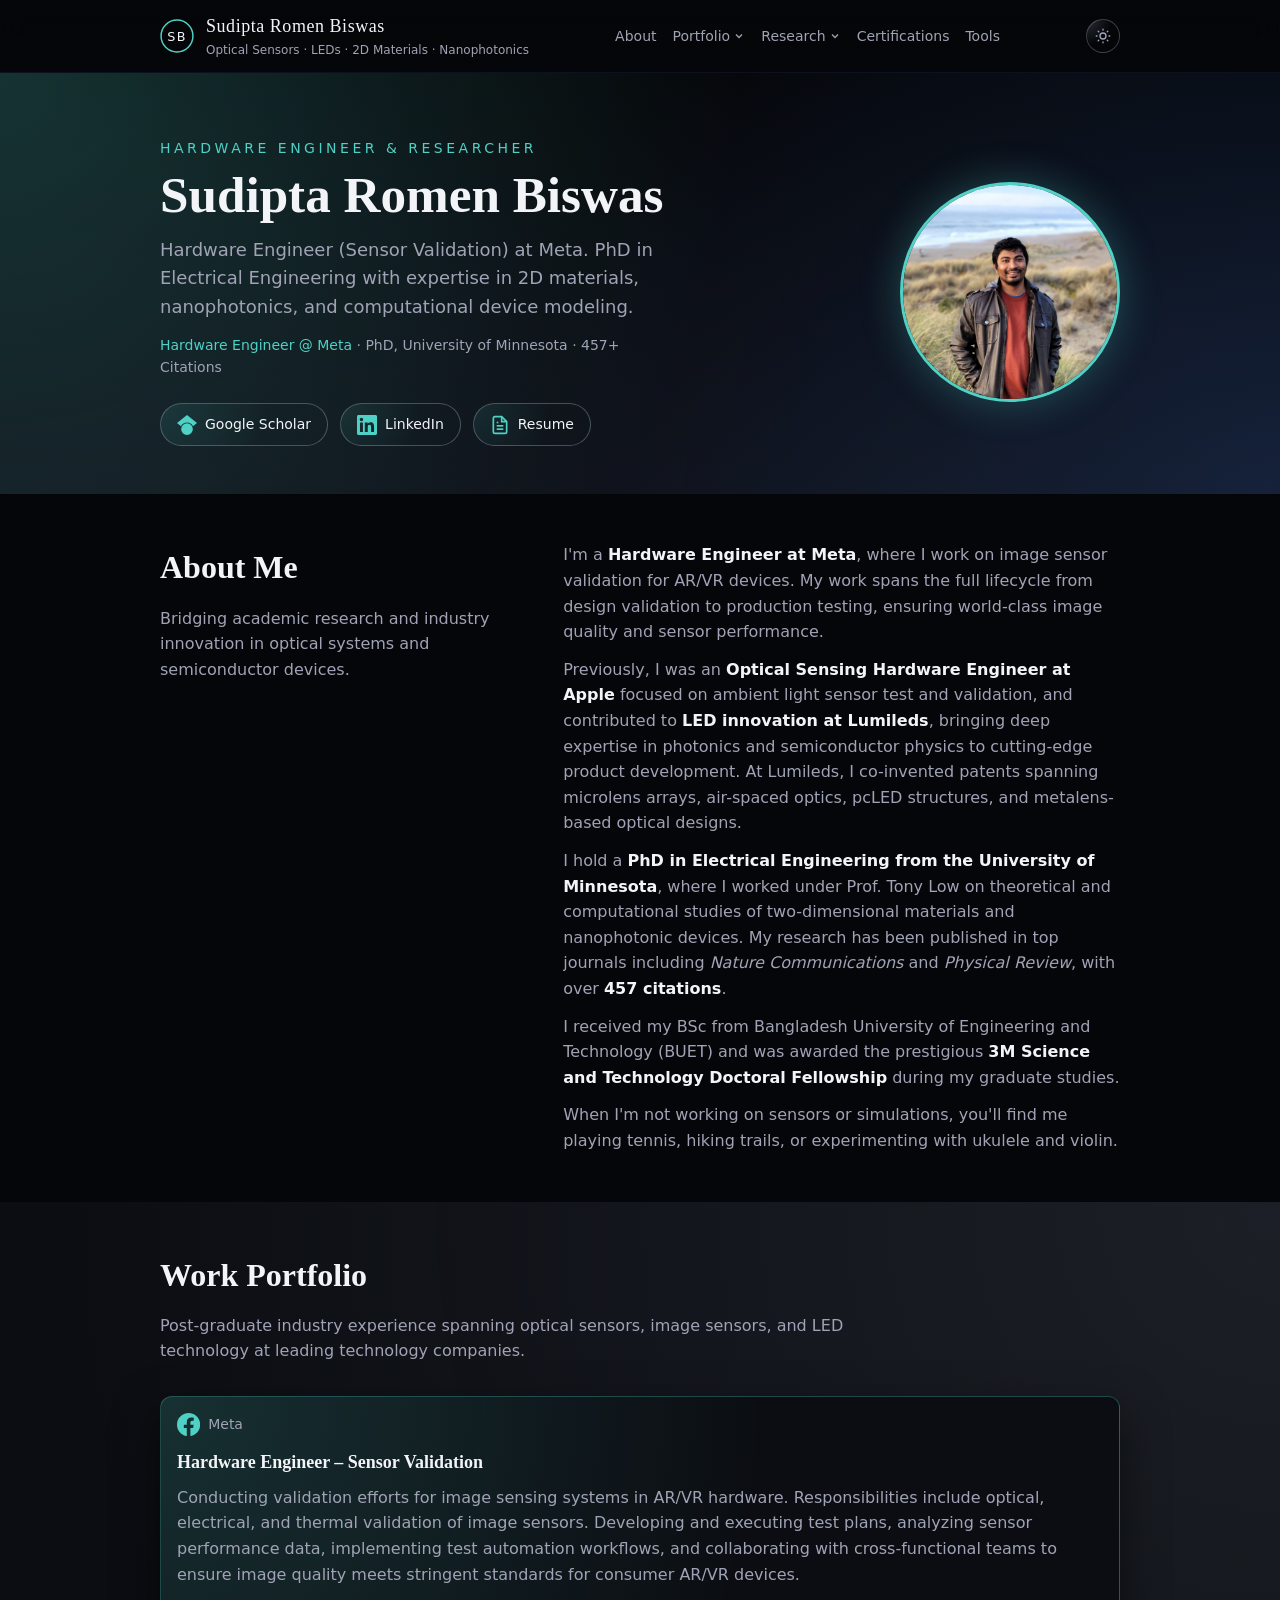
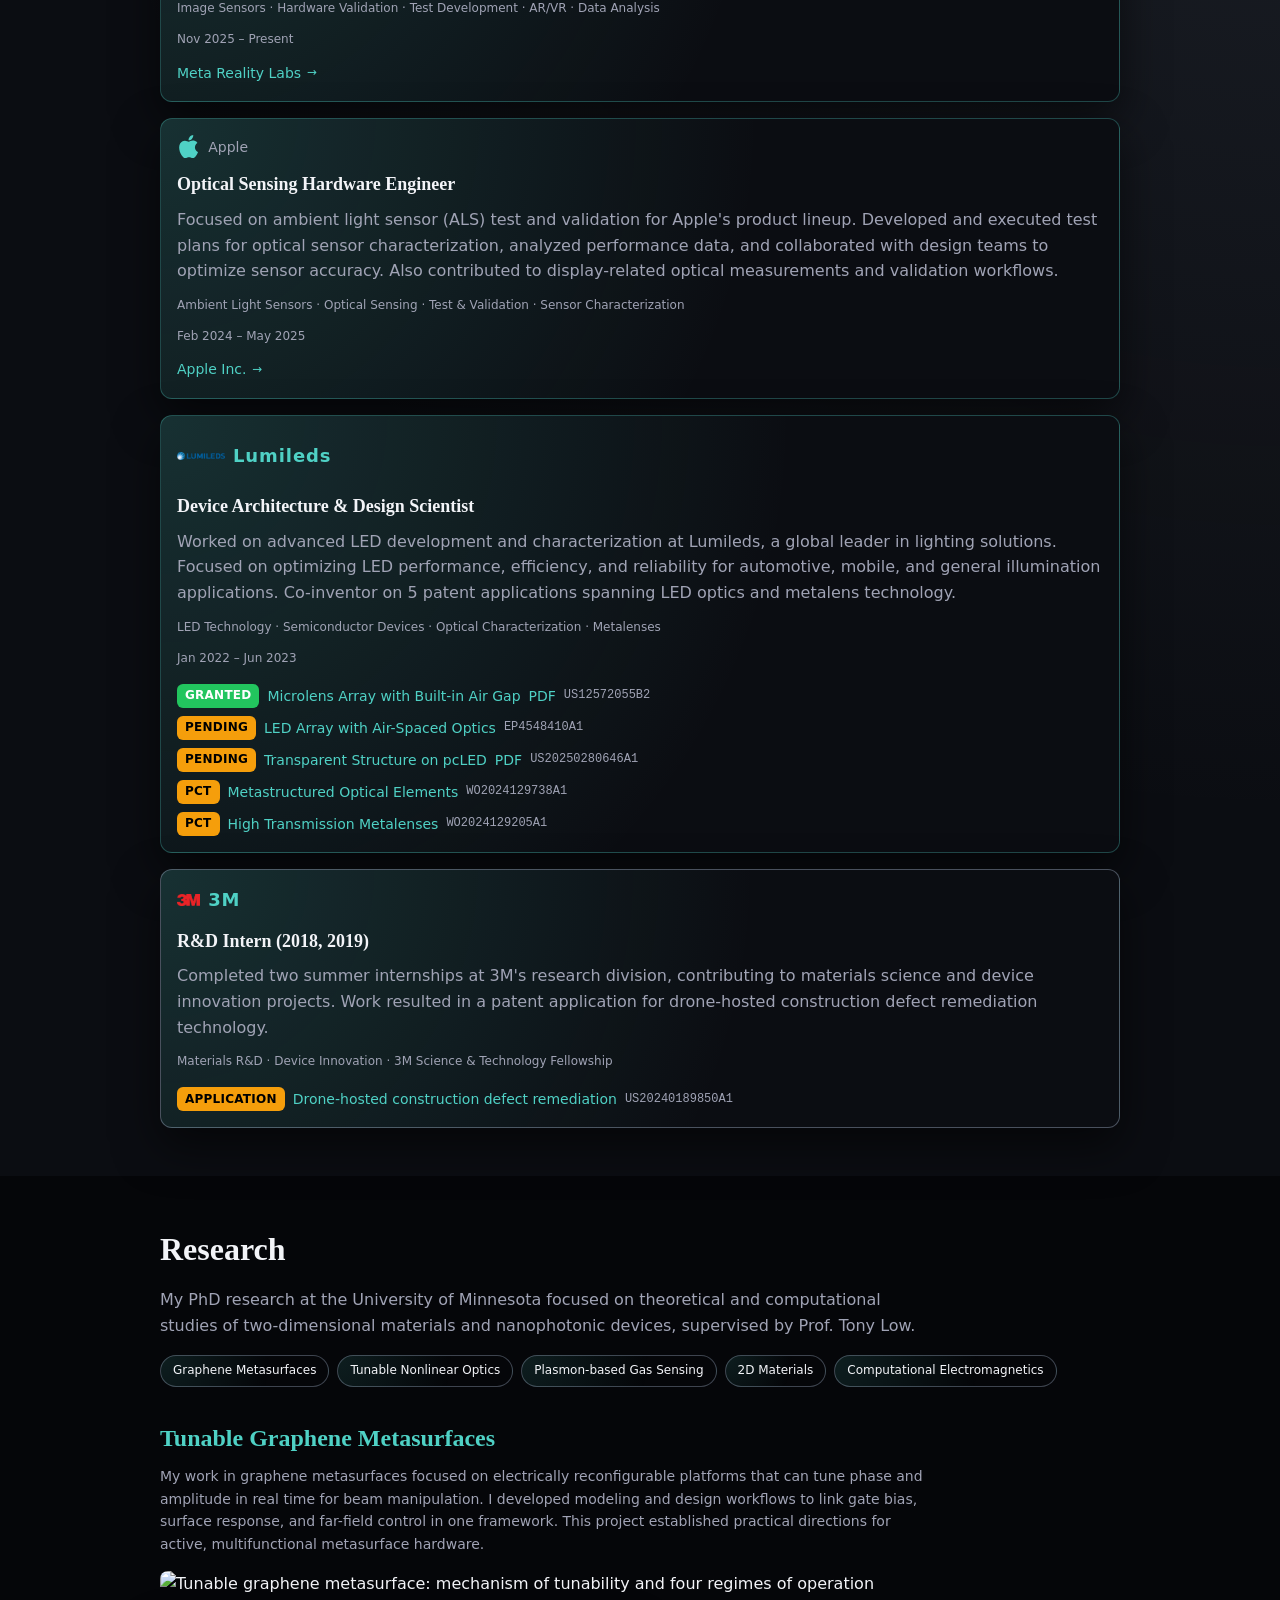
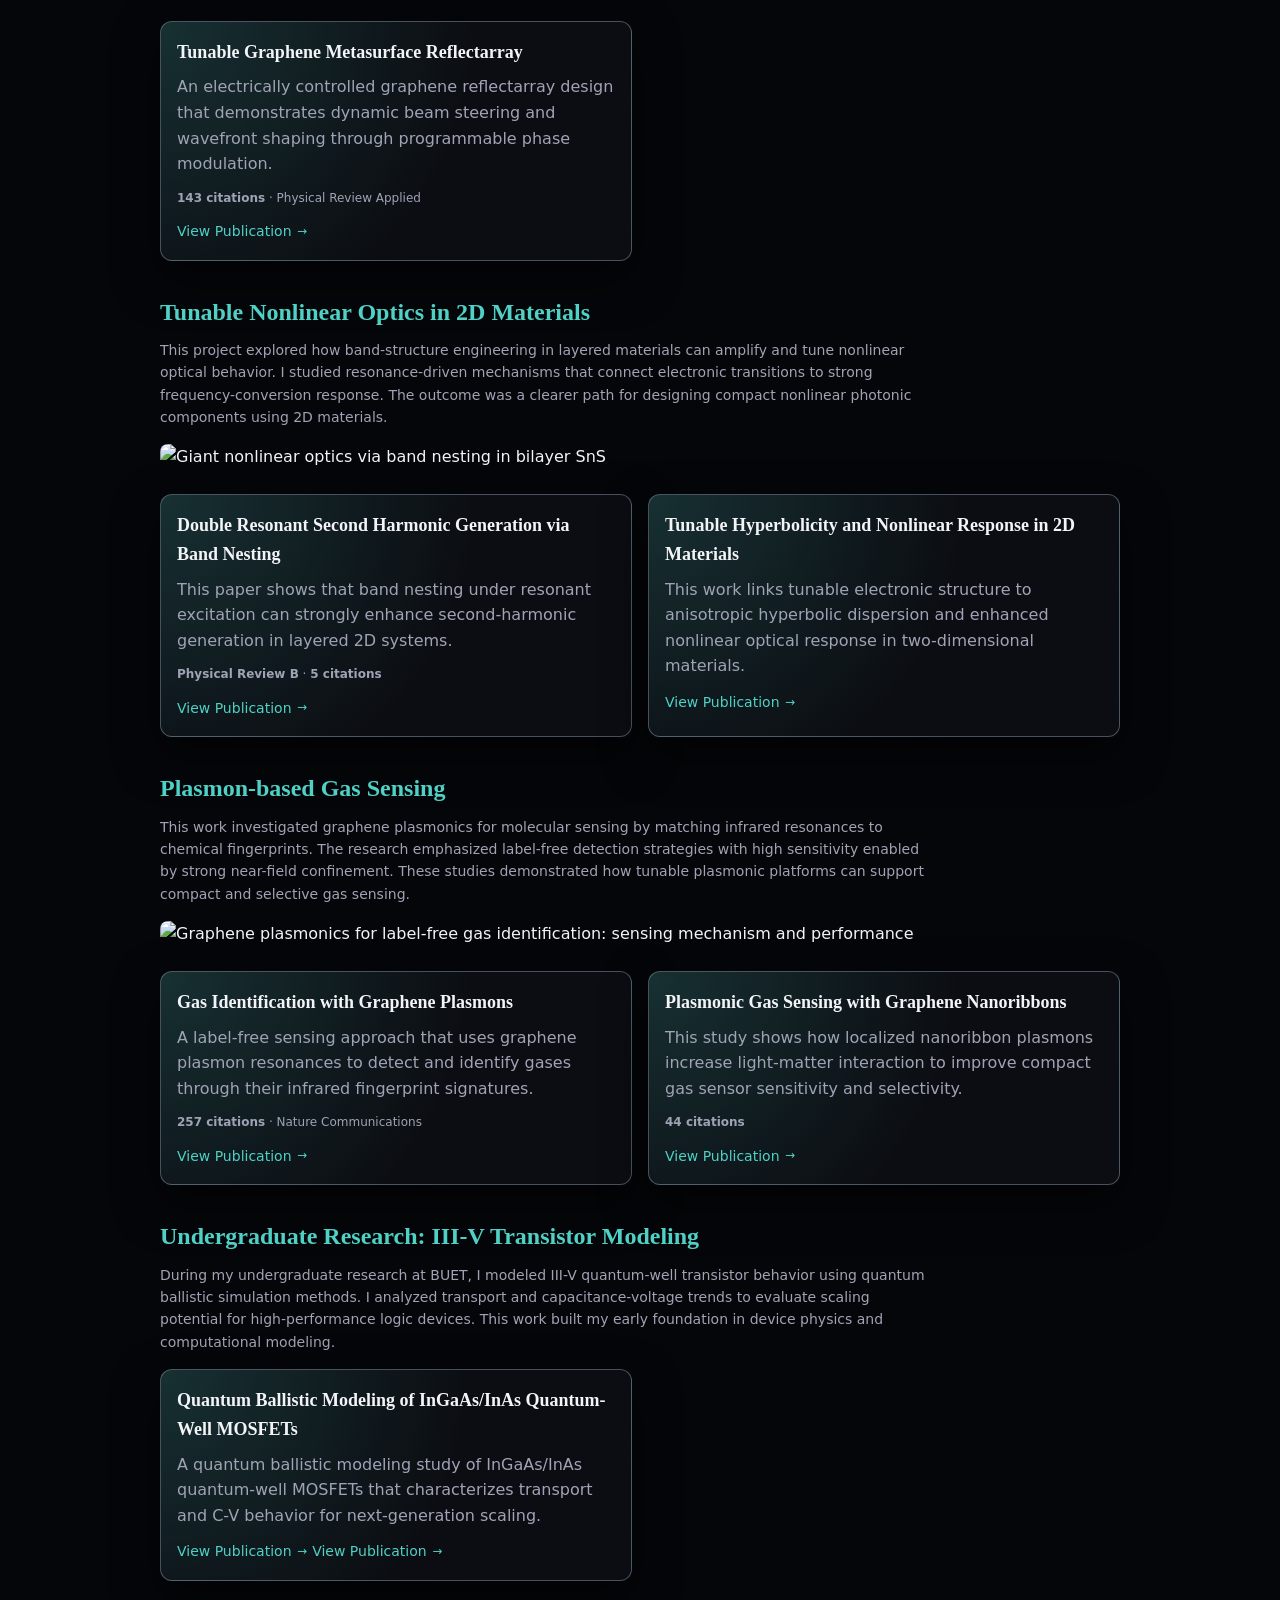
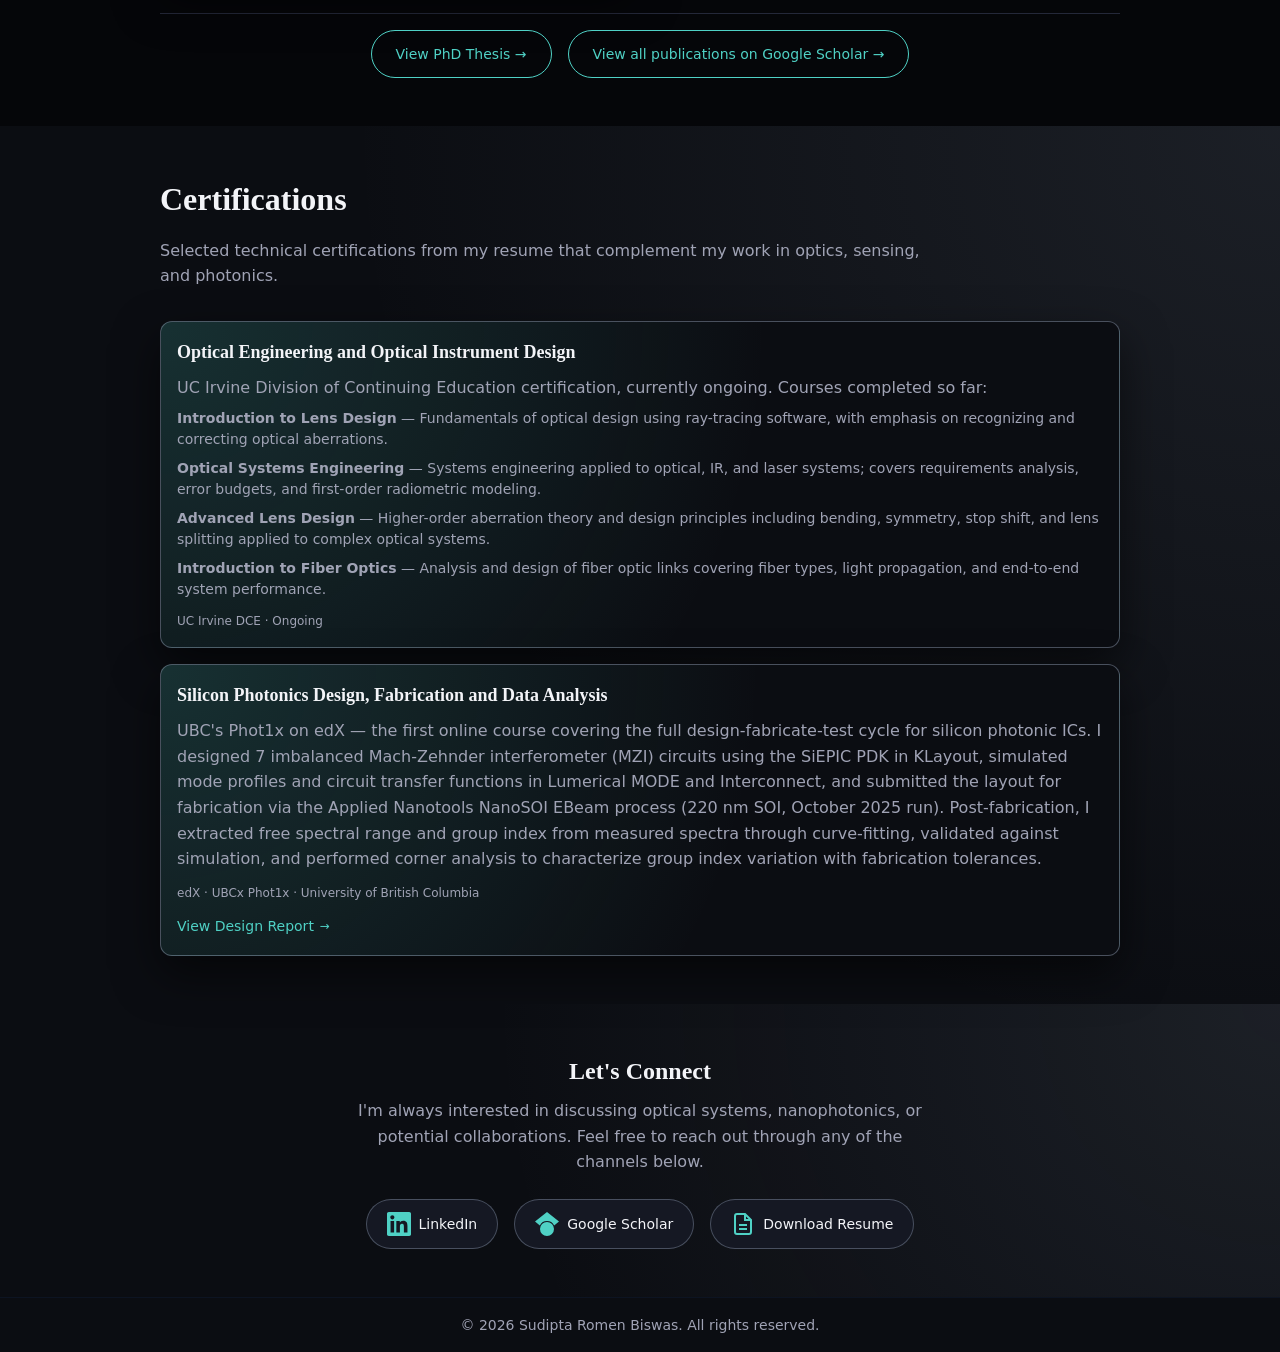
==== docs/index.html @ cde6d6e0 "shared link previews enabled" ====
<!DOCTYPE html>
<html lang="en" data-theme="dark">
  <head>
    <meta charset="UTF-8" />
    <meta name="viewport" content="width=device-width, initial-scale=1" />
    <title>Sudipta Romen Biswas | Hardware Engineer & Nanophotonics Researcher</title>
    <meta name="description" content="Sudipta Romen Biswas – Hardware Engineer at Meta, PhD in Electrical Engineering specializing in optical sensors, 2D materials, nanophotonics, and computational modeling." />

    <!-- Open Graph / Facebook -->
    <meta property="og:type" content="website" />
    <meta property="og:url" content="https://sudiptarbiswas.com/" />
    <meta property="og:title" content="Sudipta Romen Biswas | Hardware Engineer & Nanophotonics Researcher" />
    <meta property="og:description" content="Hardware Engineer at Meta, PhD in Electrical Engineering specializing in optical sensors, nanophotonics, and computational modeling." />
    <meta property="og:image" content="https://sudiptarbiswas.com/assets/profile.jpg" />

    <!-- Twitter -->
    <meta property="twitter:card" content="summary_large_image" />
    <meta property="twitter:url" content="https://sudiptarbiswas.com/" />
    <meta property="twitter:title" content="Sudipta Romen Biswas | Hardware Engineer & Nanophotonics Researcher" />
    <meta property="twitter:description" content="Hardware Engineer at Meta, PhD in Electrical Engineering specializing in optical sensors, nanophotonics, and computational modeling." />
    <meta property="twitter:image" content="https://sudiptarbiswas.com/assets/profile.jpg" />

    <!-- Fonts -->
    <link href="https://api.fontshare.com/v2/css?f[]=satoshi@300,400,500,700&f[]=boska@400,500,700&display=swap" rel="stylesheet" />

    <link rel="stylesheet" href="./assets/style.css" />
    <link rel="icon" type="image/svg+xml" href="./assets/favicon.svg" />
  </head>
  <body>
    <header class="site-header">
      <div class="container header-inner">
        <a href="./index.html" class="brand" aria-label="Sudipta Romen Biswas home">
          <span class="logo-mark" aria-hidden="true">
            <svg viewBox="0 0 32 32" role="img" aria-hidden="true">
              <circle cx="16" cy="16" r="15" class="logo-ring" />
              <text x="50%" y="54%" dominant-baseline="middle" text-anchor="middle">SB</text>
            </svg>
          </span>
          <span class="brand-text">
            <span class="brand-title">Sudipta Romen Biswas</span>
            <span class="brand-subtitle">Optical Sensors · LEDs · 2D Materials · Nanophotonics</span>
          </span>
        </a>
        <button class="icon-button nav-toggle" type="button" aria-label="Toggle navigation" aria-expanded="false">
          <span></span><span></span>
        </button>
        <nav class="site-nav" aria-label="Primary">
          <a href="./index.html#about">About</a>
          <div class="nav-item">
            <a href="./index.html#portfolio" class="nav-parent">Portfolio <svg class="nav-chevron" width="12" height="12" viewBox="0 0 24 24" fill="none" stroke="currentColor" stroke-width="2.5"><polyline points="6 9 12 15 18 9"/></svg></a>
            <div class="nav-dropdown">
              <a href="./index.html#portfolio-meta">Meta</a>
              <a href="./index.html#portfolio-apple">Apple</a>
              <a href="./index.html#portfolio-lumileds">Lumileds</a>
              <a href="./index.html#portfolio-3m">3M</a>
            </div>
          </div>
          <div class="nav-item">
            <a href="./index.html#research" class="nav-parent">Research <svg class="nav-chevron" width="12" height="12" viewBox="0 0 24 24" fill="none" stroke="currentColor" stroke-width="2.5"><polyline points="6 9 12 15 18 9"/></svg></a>
            <div class="nav-dropdown">
              <a href="./index.html#research-metasurfaces">Tunable Graphene Metasurfaces</a>
              <a href="./index.html#research-nonlinear">Tunable Nonlinear Optics</a>
              <a href="./index.html#research-gas-sensing">Plasmon-based Gas Sensing</a>
              <a href="./index.html#research-ug">Undergraduate Research</a>
            </div>
          </div>
          <a href="./index.html#certifications">Certifications</a>
          <a href="./tools.html">Tools</a>
        </nav>
        <button class="icon-button theme-toggle" type="button" data-theme-toggle aria-label="Switch color theme">
          <!-- JS will insert icon -->
        </button>
      </div>
    </header>

    <main>
      <section class="hero">
        <div class="container hero-inner hero-with-photo">
          <div class="hero-text">
            <p class="eyebrow">Hardware Engineer & Researcher</p>
            <h1 class="hero-title">Sudipta Romen Biswas</h1>
            <p class="hero-tagline">
              Hardware Engineer (Sensor Validation) at Meta. PhD in Electrical Engineering with expertise in 
              2D materials, nanophotonics, and computational device modeling.
            </p>
            <p class="hero-meta">
              <span class="meta-highlight">Hardware Engineer @ Meta</span> · PhD, University of Minnesota · <span class="citation-total">457+</span> Citations
            </p>
            <div class="hero-links">
              <a href="https://scholar.google.com/citations?user=Izu1c6oAAAAJ&hl=en" target="_blank" rel="noopener" class="hero-link">
                <svg width="20" height="20" viewBox="0 0 24 24" fill="currentColor"><path d="M12 24a7 7 0 1 1 0-14 7 7 0 0 1 0 14zm0-24L0 9.5l4.838 3.94A8 8 0 0 1 12 9a8 8 0 0 1 7.162 4.44L24 9.5z"/></svg>
                Google Scholar
              </a>
              <a href="https://www.linkedin.com/in/srbiswas7/" target="_blank" rel="noopener" class="hero-link">
                <svg width="20" height="20" viewBox="0 0 24 24" fill="currentColor"><path d="M20.447 20.452h-3.554v-5.569c0-1.328-.027-3.037-1.852-3.037-1.853 0-2.136 1.445-2.136 2.939v5.667H9.351V9h3.414v1.561h.046c.477-.9 1.637-1.85 3.37-1.85 3.601 0 4.267 2.37 4.267 5.455v6.286zM5.337 7.433c-1.144 0-2.063-.926-2.063-2.065 0-1.138.92-2.063 2.063-2.063 1.14 0 2.064.925 2.064 2.063 0 1.139-.925 2.065-2.064 2.065zm1.782 13.019H3.555V9h3.564v11.452zM22.225 0H1.771C.792 0 0 .774 0 1.729v20.542C0 23.227.792 24 1.771 24h20.451C23.2 24 24 23.227 24 22.271V1.729C24 .774 23.2 0 22.222 0h.003z"/></svg>
                LinkedIn
              </a>
              <a href="./assets/Resume_Sudipta_Apr2026_word.pdf" target="_blank" class="hero-link">
                <svg width="20" height="20" viewBox="0 0 24 24" fill="none" stroke="currentColor" stroke-width="2"><path d="M14 2H6a2 2 0 0 0-2 2v16a2 2 0 0 0 2 2h12a2 2 0 0 0 2-2V8z"/><polyline points="14 2 14 8 20 8"/><line x1="16" y1="13" x2="8" y2="13"/><line x1="16" y1="17" x2="8" y2="17"/><polyline points="10 9 9 9 8 9"/></svg>
                Resume
              </a>
            </div>
          </div>
          <div class="hero-photo">
            <img src="./assets/profile.jpg" alt="Sudipta Romen Biswas" class="profile-img" />
          </div>
        </div>
      </section>

      <section id="about" class="section">
        <div class="container split">
          <div class="section-header">
            <h2>About Me</h2>
            <p>
              Bridging academic research and industry innovation in optical systems and semiconductor devices.
            </p>
          </div>
          <div class="section-body">
            <p>
              I'm a <strong>Hardware Engineer at Meta</strong>, where I work on image sensor validation for AR/VR devices. 
              My work spans the full lifecycle from design validation to production testing, ensuring world-class 
              image quality and sensor performance.
            </p>
            <p>
              Previously, I was an <strong>Optical Sensing Hardware Engineer at Apple</strong> focused on ambient light 
              sensor test and validation, and contributed to <strong>LED innovation at Lumileds</strong>, bringing deep 
              expertise in photonics and semiconductor physics to cutting-edge product development. At Lumileds, I co-invented
              patents spanning microlens arrays, air-spaced optics, pcLED structures, and metalens-based optical designs.
            </p>
            <p>
              I hold a <strong>PhD in Electrical Engineering from the University of Minnesota</strong>, where I worked under 
              <a href="https://tonylow.umn.edu/" target="_blank" rel="noopener">Prof. Tony Low</a> on theoretical and computational studies of two-dimensional materials and nanophotonic devices. 
              My research has been published in top journals including <em>Nature Communications</em> and <em>Physical Review</em>, 
              with over <strong><span class="citation-total">457</span> citations</strong>.
            </p>
            <p>
              I received my BSc from Bangladesh University of Engineering and Technology (BUET) and was awarded the 
              prestigious <strong>3M Science and Technology Doctoral Fellowship</strong> during my graduate studies.
            </p>
            <p>
              When I'm not working on sensors or simulations, you'll find me playing tennis, hiking trails, or experimenting 
              with ukulele and violin.
            </p>
          </div>
        </div>
      </section>

      <section id="portfolio" class="section section-alt">
        <div class="container">
          <div class="section-header-full">
            <h2>Work Portfolio</h2>
            <p>
              Post-graduate industry experience spanning optical sensors, image sensors, and LED technology 
              at leading technology companies.
            </p>
          </div>
          <div class="card-grid portfolio-grid">
            <article id="portfolio-meta" class="card card-featured">
              <div class="card-company">
                <svg width="32" height="32" viewBox="0 0 24 24" fill="currentColor" class="company-logo">
                  <path d="M24 12.073c0-6.627-5.373-12-12-12s-12 5.373-12 12c0 5.99 4.388 10.954 10.125 11.854v-8.385H7.078v-3.47h3.047V9.43c0-3.007 1.792-4.669 4.533-4.669 1.312 0 2.686.235 2.686.235v2.953H15.83c-1.491 0-1.956.925-1.956 1.874v2.25h3.328l-.532 3.47h-2.796v8.385C19.612 23.027 24 18.062 24 12.073z"/>
                </svg>
                <span>Meta</span>
              </div>
              <h3 class="card-title">Hardware Engineer – Sensor Validation</h3>
              <p class="card-body">
                Conducting validation efforts for image sensing systems in AR/VR hardware. Responsibilities include 
                optical, electrical, and thermal validation of image sensors. Developing and executing 
                test plans, analyzing sensor performance data, implementing test automation workflows, and collaborating with cross-functional teams to ensure 
                image quality meets stringent standards for consumer AR/VR devices.
              </p>
              <p class="card-meta">Image Sensors · Hardware Validation · Test Development · AR/VR · Data Analysis</p>
              <p class="card-meta">Nov 2025 – Present</p>
              <a href="https://about.meta.com/realitylabs/" target="_blank" rel="noopener" class="card-link">Meta Reality Labs</a>
            </article>
            <article id="portfolio-apple" class="card card-featured">
              <div class="card-company">
                <svg width="32" height="32" viewBox="0 0 24 24" fill="currentColor" class="company-logo">
                  <path d="M12.152 6.896c-.948 0-2.415-1.078-3.96-1.04-2.04.027-3.91 1.183-4.961 3.014-2.117 3.675-.546 9.103 1.519 12.09 1.013 1.454 2.208 3.09 3.792 3.039 1.52-.065 2.09-.987 3.935-.987 1.831 0 2.35.987 3.96.948 1.637-.026 2.676-1.48 3.676-2.948 1.156-1.688 1.636-3.325 1.662-3.415-.039-.013-3.182-1.221-3.22-4.857-.026-3.04 2.48-4.494 2.597-4.559-1.429-2.09-3.623-2.324-4.39-2.376-2-.156-3.675 1.09-4.61 1.09zM15.53 3.83c.843-1.012 1.4-2.427 1.245-3.83-1.207.052-2.662.805-3.532 1.818-.78.896-1.454 2.338-1.273 3.714 1.338.104 2.715-.688 3.559-1.701"/>
                </svg>
                <span>Apple</span>
              </div>
              <h3 class="card-title">Optical Sensing Hardware Engineer</h3>
              <p class="card-body">
                Focused on ambient light sensor (ALS) test and validation for Apple's product lineup. Developed and 
                executed test plans for optical sensor characterization, analyzed performance data, and collaborated 
                with design teams to optimize sensor accuracy. Also contributed to display-related optical measurements 
                and validation workflows.
              </p>
              <p class="card-meta">Ambient Light Sensors · Optical Sensing · Test & Validation · Sensor Characterization</p>
              <p class="card-meta">Feb 2024 – May 2025</p>
              <a href="https://www.apple.com/" target="_blank" rel="noopener" class="card-link">Apple Inc.</a>
            </article>
            <article id="portfolio-lumileds" class="card card-featured">
              <div class="card-company">
                <img class="company-logo company-logo-lumileds" src="./assets/lumileds-seeklogo.png" alt="Lumileds" width="48" height="48" />
                <span class="company-text-logo">Lumileds</span>
              </div>
              <h3 class="card-title">Device Architecture & Design Scientist</h3>
              <p class="card-body">
                Worked on advanced LED development and characterization at Lumileds, a global leader in lighting solutions. 
                Focused on optimizing LED performance, efficiency, and reliability for automotive, mobile, and general 
                illumination applications. Co-inventor on 5 patent applications spanning LED optics and metalens technology.
              </p>
              <p class="card-meta">LED Technology · Semiconductor Devices · Optical Characterization · Metalenses</p>
              <p class="card-meta">Jan 2022 – Jun 2023</p>
              <div class="patent-list">
                <div class="patent-item">
                  <span class="patent-status granted">Granted</span>
                  <a href="https://patents.google.com/patent/US20250130481A1/" target="_blank" rel="noopener">Microlens Array with Built-in Air Gap</a>
                  <a href="./assets/patent_microlens array with built in air gap.pdf" target="_blank" rel="noopener">PDF</a>
                  <span class="patent-id">US12572055B2</span>
                </div>
                <div class="patent-item">
                  <span class="patent-status pending">Pending</span>
                  <a href="https://patents.google.com/patent/EP4548410A1/" target="_blank" rel="noopener">LED Array with Air-Spaced Optics</a>
                  <span class="patent-id">EP4548410A1</span>
                </div>
                <div class="patent-item">
                  <span class="patent-status pending">Pending</span>
                  <a href="https://patents.google.com/patent/US20250280646A1/" target="_blank" rel="noopener">Transparent Structure on pcLED</a>
                  <a href="./assets/patent_transparent structure on pcLed.pdf" target="_blank" rel="noopener">PDF</a>
                  <span class="patent-id">US20250280646A1</span>
                </div>
                <div class="patent-item">
                  <span class="patent-status pending">PCT</span>
                  <a href="https://patentimages.storage.googleapis.com/15/a6/ae/c253f1ca331abe/WO2024129738A1.pdf" target="_blank" rel="noopener">Metastructured Optical Elements</a>
                  <span class="patent-id">WO2024129738A1</span>
                </div>
                <div class="patent-item">
                  <span class="patent-status pending">PCT</span>
                  <a href="https://patentimages.storage.googleapis.com/e1/5a/31/4167c41a66373c/WO2024129205A1.pdf" target="_blank" rel="noopener">High Transmission Metalenses</a>
                  <span class="patent-id">WO2024129205A1</span>
                </div>
              </div>
            </article>
            <article id="portfolio-3m" class="card">
              <div class="card-company">
                <img class="company-logo" src="./assets/3m-seeklogo.png" alt="3M" width="32" height="32" />
                <span class="company-text-logo">3M</span>
              </div>
              <h3 class="card-title">R&D Intern (2018, 2019)</h3>
              <p class="card-body">
                Completed two summer internships at 3M's research division, contributing to materials science and 
                device innovation projects. Work resulted in a patent application for drone-hosted construction 
                defect remediation technology.
              </p>
              <p class="card-meta">Materials R&D · Device Innovation · 3M Science & Technology Fellowship</p>
              <div class="patent-list">
                <div class="patent-item">
                  <span class="patent-status pending">Application</span>
                  <a href="https://patentimages.storage.googleapis.com/4f/b9/5e/329f5fdf667e4e/US20240189850A1.pdf" target="_blank" rel="noopener">Drone-hosted construction defect remediation</a>
                  <span class="patent-id">US20240189850A1</span>
                </div>
              </div>
            </article>
          </div>
        </div>
      </section>

      <section id="research" class="section">
        <div class="container">
          <div class="section-header-full">
            <h2>Research</h2>
            <p>
              My PhD research at the University of Minnesota focused on theoretical and computational studies of 
              two-dimensional materials and nanophotonic devices, supervised by <a href="https://tonylow.umn.edu/" target="_blank" rel="noopener">Prof. Tony Low</a>.
            </p>
            <div class="pill-list" aria-label="Research themes">
              <span class="pill">Graphene Metasurfaces</span>
              <span class="pill">Tunable Nonlinear Optics</span>
              <span class="pill">Plasmon-based Gas Sensing</span>
              <span class="pill">2D Materials</span>
              <span class="pill">Computational Electromagnetics</span>
            </div>
          </div>

          <h3 id="research-metasurfaces" class="research-group-title">Tunable Graphene Metasurfaces</h3>
          <p class="research-group-desc">
            My work in graphene metasurfaces focused on electrically reconfigurable platforms that can tune phase and amplitude in real time for beam manipulation. I developed modeling and design workflows to link gate bias, surface response, and far-field control in one framework. This project established practical directions for active, multifunctional metasurface hardware.
          </p>
          <img class="research-group-img" src="./assets/research_pics/reflectarray.png" alt="Tunable graphene metasurface: mechanism of tunability and four regimes of operation" loading="lazy" />
          <div class="card-grid research-grid">
            <article class="card" data-doi="10.1103/PhysRevApplied.9.034021">
              <h3 class="card-title">Tunable Graphene Metasurface Reflectarray</h3>
              <p class="card-body">An electrically controlled graphene reflectarray design that demonstrates dynamic beam steering and wavefront shaping through programmable phase modulation.</p>
              <p class="card-meta"><strong><span class="citation-count">143</span> citations</strong> · Physical Review Applied</p>
              <a href="https://scholar.google.com/citations?view_op=view_citation&hl=en&user=Izu1c6oAAAAJ&citation_for_view=Izu1c6oAAAAJ:d1gkVwhDpl0C" target="_blank" rel="noopener" class="card-link">View Publication</a>
            </article>
          </div>

          <h3 id="research-nonlinear" class="research-group-title">Tunable Nonlinear Optics in 2D Materials</h3>
          <p class="research-group-desc">
            This project explored how band-structure engineering in layered materials can amplify and tune nonlinear optical behavior. I studied resonance-driven mechanisms that connect electronic transitions to strong frequency-conversion response. The outcome was a clearer path for designing compact nonlinear photonic components using 2D materials.
          </p>
          <img class="research-group-img" src="./assets/research_pics/double_resonance.png" alt="Giant nonlinear optics via band nesting in bilayer SnS" loading="lazy" />
          <div class="card-grid research-grid">
            <article class="card" data-doi="10.1103/PhysRevB.107.115409">
              <h3 class="card-title">Double Resonant Second Harmonic Generation via Band Nesting</h3>
              <p class="card-body">This paper shows that band nesting under resonant excitation can strongly enhance second-harmonic generation in layered 2D systems.</p>
              <p class="card-meta"><strong>Physical Review B</strong> · <strong><span class="citation-count">5</span> citations</strong></p>
              <a href="https://scholar.google.com/citations?view_op=view_citation&hl=en&user=Izu1c6oAAAAJ&citation_for_view=Izu1c6oAAAAJ:Y0pCki6q_DkC" target="_blank" rel="noopener" class="card-link">View Publication</a>
            </article>
            <article class="card">
              <h3 class="card-title">Tunable Hyperbolicity and Nonlinear Response in 2D Materials</h3>
              <p class="card-body">This work links tunable electronic structure to anisotropic hyperbolic dispersion and enhanced nonlinear optical response in two-dimensional materials.</p>
              <a href="https://scholar.google.com/citations?view_op=view_citation&hl=en&user=Izu1c6oAAAAJ&citation_for_view=Izu1c6oAAAAJ:W7OEmFMy1HYC" target="_blank" rel="noopener" class="card-link">View Publication</a>
            </article>
          </div>

          <h3 id="research-gas-sensing" class="research-group-title">Plasmon-based Gas Sensing</h3>
          <p class="research-group-desc">
            This work investigated graphene plasmonics for molecular sensing by matching infrared resonances to chemical fingerprints. The research emphasized label-free detection strategies with high sensitivity enabled by strong near-field confinement. These studies demonstrated how tunable plasmonic platforms can support compact and selective gas sensing.
          </p>
          <img class="research-group-img" src="./assets/research_pics/gas_sensing.png" alt="Graphene plasmonics for label-free gas identification: sensing mechanism and performance" loading="lazy" />
          <div class="card-grid research-grid">
            <article class="card" data-doi="10.1038/s41467-019-09008-0">
              <h3 class="card-title">Gas Identification with Graphene Plasmons</h3>
              <p class="card-body">A label-free sensing approach that uses graphene plasmon resonances to detect and identify gases through their infrared fingerprint signatures.</p>
              <p class="card-meta"><strong><span class="citation-count">257</span> citations</strong> · Nature Communications</p>
              <a href="https://scholar.google.com/citations?view_op=view_citation&hl=en&user=Izu1c6oAAAAJ&citation_for_view=Izu1c6oAAAAJ:u-x6o8ySG0sC" target="_blank" rel="noopener" class="card-link">View Publication</a>
            </article>
            <article class="card" data-doi="10.1103/PhysRevApplied.13.011002">
              <h3 class="card-title">Plasmonic Gas Sensing with Graphene Nanoribbons</h3>
              <p class="card-body">This study shows how localized nanoribbon plasmons increase light-matter interaction to improve compact gas sensor sensitivity and selectivity.</p>
              <p class="card-meta"><strong><span class="citation-count">44</span> citations</strong></p>
              <a href="https://scholar.google.com/citations?view_op=view_citation&hl=en&user=Izu1c6oAAAAJ&citation_for_view=Izu1c6oAAAAJ:Tyk-4Ss8FVUC" target="_blank" rel="noopener" class="card-link">View Publication</a>
            </article>
          </div>

          <h3 id="research-ug" class="research-group-title">Undergraduate Research: III-V Transistor Modeling</h3>
          <p class="research-group-desc">
            During my undergraduate research at BUET, I modeled III-V quantum-well transistor behavior using quantum ballistic simulation methods. I analyzed transport and capacitance-voltage trends to evaluate scaling potential for high-performance logic devices. This work built my early foundation in device physics and computational modeling.
          </p>
          <div class="card-grid research-grid">
            <article class="card">
              <h3 class="card-title">Quantum Ballistic Modeling of InGaAs/InAs Quantum-Well MOSFETs</h3>
              <p class="card-body">A quantum ballistic modeling study of InGaAs/InAs quantum-well MOSFETs that characterizes transport and C-V behavior for next-generation scaling.</p>
              <a href="https://scholar.google.com/citations?view_op=view_citation&hl=en&user=Izu1c6oAAAAJ&citation_for_view=Izu1c6oAAAAJ:u5HHmVD_uO8C" target="_blank" rel="noopener" class="card-link">View Publication</a>
              <a href="https://scholar.google.com/citations?view_op=view_citation&hl=en&user=Izu1c6oAAAAJ&citation_for_view=Izu1c6oAAAAJ:2osOgNQ5qMEC" target="_blank" rel="noopener" class="card-link">View Publication</a>
            </article>
          </div>

          <div class="section-cta-group">
            <a href="https://www.proquest.com/openview/2844ef334745422d28fc21b0aaf5b3b8/1?pq-origsite=gscholar&cbl=18750&diss=y" target="_blank" rel="noopener" class="cta-link">
              View PhD Thesis →
            </a>
            <a href="https://scholar.google.com/citations?user=Izu1c6oAAAAJ&hl=en" target="_blank" rel="noopener" class="cta-link">
              View all publications on Google Scholar →
            </a>
          </div>
        </div>
      </section>

      <section id="certifications" class="section section-alt">
        <div class="container">
          <div class="section-header-full">
            <h2>Certifications</h2>
            <p>
              Selected technical certifications from my resume that complement my work in optics, sensing, and photonics.
            </p>
          </div>
          <div class="card-grid certification-grid">
            <article class="card">
              <h3 class="card-title">Optical Engineering and Optical Instrument Design</h3>
              <p class="card-body">
                UC Irvine Division of Continuing Education certification, currently ongoing. Courses completed so far:
              </p>
              <ul class="card-list">
                <li><strong>Introduction to Lens Design</strong> — Fundamentals of optical design using ray-tracing software, with emphasis on recognizing and correcting optical aberrations.</li>
                <li><strong>Optical Systems Engineering</strong> — Systems engineering applied to optical, IR, and laser systems; covers requirements analysis, error budgets, and first-order radiometric modeling.</li>
                <li><strong>Advanced Lens Design</strong> — Higher-order aberration theory and design principles including bending, symmetry, stop shift, and lens splitting applied to complex optical systems.</li>
                <li><strong>Introduction to Fiber Optics</strong> — Analysis and design of fiber optic links covering fiber types, light propagation, and end-to-end system performance.</li>
              </ul>
              <p class="card-meta">UC Irvine DCE · Ongoing</p>
            </article>
            <article class="card">
              <h3 class="card-title">Silicon Photonics Design, Fabrication and Data Analysis</h3>
              <p class="card-body">
                UBC's Phot1x on edX — the first online course covering the full design-fabricate-test cycle for silicon photonic ICs. I designed 7 imbalanced Mach-Zehnder interferometer (MZI) circuits using the SiEPIC PDK in KLayout, simulated mode profiles and circuit transfer functions in Lumerical MODE and Interconnect, and submitted the layout for fabrication via the Applied Nanotools NanoSOI EBeam process (220 nm SOI, October 2025 run). Post-fabrication, I extracted free spectral range and group index from measured spectra through curve-fitting, validated against simulation, and performed corner analysis to characterize group index variation with fabrication tolerances.
              </p>
              <p class="card-meta">edX · UBCx Phot1x · University of British Columbia</p>
              <a href="https://github.com/esserbee/openEBL-2025-10/blob/main/submissions/EBeam_ithinkiamsudipta.pdf" target="_blank" rel="noopener" class="card-link">View Design Report</a>
            </article>
          </div>
        </div>
      </section>

      <section class="section section-alt">
        <div class="container contact-block">
          <h2>Let's Connect</h2>
          <p>
            I'm always interested in discussing optical systems, nanophotonics, or potential collaborations. 
            Feel free to reach out through any of the channels below.
          </p>
          <div class="contact-links">
            <a href="https://www.linkedin.com/in/srbiswas7/" target="_blank" rel="noopener" class="contact-link">
              <svg width="24" height="24" viewBox="0 0 24 24" fill="currentColor"><path d="M20.447 20.452h-3.554v-5.569c0-1.328-.027-3.037-1.852-3.037-1.853 0-2.136 1.445-2.136 2.939v5.667H9.351V9h3.414v1.561h.046c.477-.9 1.637-1.85 3.37-1.85 3.601 0 4.267 2.37 4.267 5.455v6.286zM5.337 7.433c-1.144 0-2.063-.926-2.063-2.065 0-1.138.92-2.063 2.063-2.063 1.14 0 2.064.925 2.064 2.063 0 1.139-.925 2.065-2.064 2.065zm1.782 13.019H3.555V9h3.564v11.452zM22.225 0H1.771C.792 0 0 .774 0 1.729v20.542C0 23.227.792 24 1.771 24h20.451C23.2 24 24 23.227 24 22.271V1.729C24 .774 23.2 0 22.222 0h.003z"/></svg>
              LinkedIn
            </a>
            <a href="https://scholar.google.com/citations?user=Izu1c6oAAAAJ&hl=en" target="_blank" rel="noopener" class="contact-link">
              <svg width="24" height="24" viewBox="0 0 24 24" fill="currentColor"><path d="M12 24a7 7 0 1 1 0-14 7 7 0 0 1 0 14zm0-24L0 9.5l4.838 3.94A8 8 0 0 1 12 9a8 8 0 0 1 7.162 4.44L24 9.5z"/></svg>
              Google Scholar
            </a>
            <a href="./assets/Resume_Sudipta_Apr2026_word.pdf" target="_blank" class="contact-link">
              <svg width="24" height="24" viewBox="0 0 24 24" fill="none" stroke="currentColor" stroke-width="2"><path d="M14 2H6a2 2 0 0 0-2 2v16a2 2 0 0 0 2 2h12a2 2 0 0 0 2-2V8z"/><polyline points="14 2 14 8 20 8"/><line x1="16" y1="13" x2="8" y2="13"/><line x1="16" y1="17" x2="8" y2="17"/></svg>
              Download Resume
            </a>
          </div>
        </div>
      </section>
    </main>

    <footer class="site-footer">
      <div class="container footer-inner">
        <p>&copy; <span id="year"></span> Sudipta Romen Biswas. All rights reserved.</p>
      </div>
    </footer>

    <script src="./assets/script.js" defer></script>
  </body>
</html>
---- docs/assets/style.css ----
/*
  Sudipta Romen Biswas – personal site
  Modern dark-leaning design, responsive, with light/dark toggle.
*/

*, *::before, *::after {
  box-sizing: border-box;
  margin: 0;
  padding: 0;
}

html {
  -webkit-font-smoothing: antialiased;
  text-rendering: optimizeLegibility;
  scroll-behavior: smooth;
}

body {
  min-height: 100vh;
  line-height: 1.6;
  font-family: var(--font-body, system-ui, -apple-system, BlinkMacSystemFont, 'Segoe UI', sans-serif);
  font-size: var(--text-base);
  background-color: var(--color-bg);
  color: var(--color-text);
}

img,
svg {
  display: block;
  max-width: 100%;
}

a {
  color: inherit;
  text-decoration: none;
}

a:hover {
  text-decoration: underline;
}

button {
  font: inherit;
  color: inherit;
  background: none;
  border: none;
  cursor: pointer;
}

:root {
  --font-body: 'Satoshi', system-ui, -apple-system, BlinkMacSystemFont, 'Segoe UI', sans-serif;
  --font-display: 'Boska', 'Georgia', serif;

  --text-xs: 0.75rem;
  --text-sm: 0.875rem;
  --text-base: 1rem;
  --text-lg: 1.125rem;
  --text-xl: 1.5rem;
  --text-2xl: 2rem;
  --text-3xl: 2.5rem;

  --space-1: 0.25rem;
  --space-2: 0.5rem;
  --space-3: 0.75rem;
  --space-4: 1rem;
  --space-6: 1.5rem;
  --space-8: 2rem;
  --space-12: 3rem;
  --space-16: 4rem;

  --radius-sm: 0.375rem;
  --radius-md: 0.5rem;
  --radius-lg: 0.75rem;
  --radius-full: 999px;

  --color-bg: #050609;
  --color-surface: #0b0d12;
  --color-surface-2: #151823;
  --color-surface-alt: #0f1119;
  --color-border: #242839;
  --color-text: #f3f4f8;
  --color-text-muted: #a0a3b5;
  --color-accent: #4fd1c5;
  --color-accent-soft: rgba(79, 209, 197, 0.12);
  --color-accent-strong: #2c7a7b;

  --shadow-soft: 0 18px 45px rgba(0, 0, 0, 0.55);

  --content-width: min(960px, 100% - 2.5rem);

  --transition-fast: 180ms ease-out;
}

html[data-theme='light'] {
  --color-bg: #f7f6f2;
  --color-surface: #ffffff;
  --color-surface-2: #f0f1f7;
  --color-surface-alt: #f3f4fb;
  --color-border: #d9dde9;
  --color-text: #12131a;
  --color-text-muted: #5b6178;
  --color-accent: #16a394;
  --color-accent-soft: rgba(22, 163, 148, 0.12);
  --color-accent-strong: #0f766e;

  --shadow-soft: 0 18px 45px rgba(15, 23, 42, 0.14);
}

.container {
  width: 100%;
  max-width: var(--content-width);
  margin-inline: auto;
}

.site-header {
  position: sticky;
  top: 0;
  z-index: 20;
  backdrop-filter: blur(18px);
  background: linear-gradient(to bottom, rgba(5, 6, 9, 0.9), rgba(5, 6, 9, 0.7));
  border-bottom: 1px solid rgba(15, 23, 42, 0.7);
}

html[data-theme='light'] .site-header {
  background: linear-gradient(to bottom, rgba(247, 246, 242, 0.95), rgba(247, 246, 242, 0.85));
  border-bottom-color: rgba(209, 213, 219, 0.9);
}

.header-inner {
  display: flex;
  align-items: center;
  justify-content: space-between;
  gap: var(--space-4);
  padding-block: var(--space-3);
}

.brand {
  display: flex;
  align-items: center;
  gap: var(--space-3);
  text-decoration: none;
}

.brand-text {
  display: flex;
  flex-direction: column;
}

.brand-title {
  font-family: var(--font-display);
  font-size: var(--text-lg);
  letter-spacing: 0.03em;
}

.brand-subtitle {
  font-size: var(--text-xs);
  color: var(--color-text-muted);
}

.logo-mark svg {
  width: 34px;
  height: 34px;
}

.logo-ring {
  fill: none;
  stroke: var(--color-accent);
  stroke-width: 1.4;
}

.logo-mark text {
  fill: var(--color-text);
  font-family: var(--font-body);
  font-size: 0.75rem;
  letter-spacing: 0.1em;
}

.site-nav {
  display: flex;
  align-items: center;
  gap: var(--space-4);
  font-size: var(--text-sm);
}

.site-nav a {
  text-decoration: none;
  color: var(--color-text-muted);
  position: relative;
  padding-block: 0.15rem;
}

.site-nav a::after {
  content: '';
  position: absolute;
  left: 0;
  bottom: -0.25rem;
  width: 0;
  height: 2px;
  border-radius: 999px;
  background: linear-gradient(90deg, var(--color-accent), var(--color-accent-strong));
  transition: width var(--transition-fast);
}

.site-nav a:hover::after,
.site-nav a[aria-current='page']::after {
  width: 100%;
}

.site-nav a[aria-current='page'] {
  color: var(--color-text);
}

/* Anchor offset for fixed header */
section[id], h3[id], article[id] {
  scroll-margin-top: 100px; /* Precise pixel value for better control */
}

/* Nav dropdowns */
.nav-item {
  position: relative;
  /* Bridging the gap between nav-parent and dropdown */
  padding-bottom: 1rem;
  margin-bottom: -1rem;
}

.nav-parent {
  display: inline-flex;
  align-items: center;
  gap: 0.2rem;
}

.nav-chevron {
  transition: transform var(--transition-fast);
  flex-shrink: 0;
  pointer-events: none; /* Let clicks pass through to the link */
}

.nav-item:hover .nav-chevron,
.nav-item:focus-within .nav-chevron,
.nav-item.open .nav-chevron {
  transform: rotate(180deg);
}

.nav-dropdown {
  position: absolute;
  top: 100%;
  left: 50%;
  transform: translateX(-50%) translateY(-8px);
  background: var(--color-surface);
  border: 1px solid var(--color-border);
  border-radius: var(--radius-md);
  padding: var(--space-2) 0;
  min-width: 15rem;
  opacity: 0;
  pointer-events: none;
  transition: opacity var(--transition-fast), transform var(--transition-fast);
  z-index: 200;
  box-shadow: var(--shadow-soft);
}

.nav-item:hover .nav-dropdown,
.nav-item:focus-within .nav-dropdown,
.nav-item.open .nav-dropdown {
  opacity: 1;
  pointer-events: auto;
  transform: translateX(-50%) translateY(0);
}

.nav-dropdown a {
  display: block;
  padding: var(--space-2) var(--space-4);
  color: var(--color-text-muted);
  font-size: var(--text-sm);
  white-space: nowrap;
}

.nav-dropdown a:hover {
  color: var(--color-accent);
  background: var(--color-accent-soft);
  text-decoration: none;
}

.nav-dropdown a::after {
  display: none;
}

.icon-button {
  width: 34px;
  height: 34px;
  border-radius: var(--radius-full);
  display: inline-flex;
  align-items: center;
  justify-content: center;
  color: var(--color-text-muted);
  border: 1px solid rgba(148, 163, 184, 0.35);
  background: radial-gradient(circle at top left, rgba(148, 163, 184, 0.25), transparent 55%);
  transition: background var(--transition-fast), border-color var(--transition-fast), color var(--transition-fast), transform 150ms ease-out;
}

.icon-button:hover {
  border-color: var(--color-accent);
  color: var(--color-accent);
  transform: translateY(-1px);
}

.theme-toggle svg {
  width: 18px;
  height: 18px;
}

.nav-toggle {
  display: none;
  flex-direction: column;
  justify-content: center;
  gap: 4px;
  padding-inline: 0;
}

.nav-toggle span {
  width: 16px;
  height: 2px;
  border-radius: 999px;
  background: var(--color-text);
}

.hero {
  padding-block: var(--space-16) var(--space-12);
  background:
    radial-gradient(circle at top left, rgba(79, 209, 197, 0.22), transparent 55%),
    radial-gradient(circle at bottom right, rgba(59, 130, 246, 0.15), transparent 55%),
    linear-gradient(to bottom, var(--color-bg), var(--color-surface-alt));
}

.hero-compact {
  padding-block: var(--space-12) var(--space-8);
}

.hero-inner {
  display: flex;
  flex-direction: column;
  gap: var(--space-4);
}

.hero-text {
  max-width: 40rem;
}

.eyebrow {
  font-size: var(--text-sm);
  letter-spacing: 0.25em;
  text-transform: uppercase;
  color: var(--color-accent);
}

.hero-title {
  font-family: var(--font-display);
  font-size: clamp(2.4rem, 4vw, 3.2rem);
  line-height: 1.1;
  margin-top: var(--space-2);
}

.hero-tagline {
  margin-top: var(--space-3);
  font-size: var(--text-lg);
  color: var(--color-text-muted);
}

.hero-meta {
  margin-top: var(--space-3);
  font-size: var(--text-sm);
  color: var(--color-text-muted);
}

.section {
  padding-block: var(--space-12);
}

.section-alt {
  background: radial-gradient(circle at top right, rgba(148, 163, 184, 0.12), transparent 60%), var(--color-surface);
}

.split {
  display: grid;
  gap: var(--space-8);
}

.section-header h2 {
  font-family: var(--font-display);
  font-size: var(--text-2xl);
}

.section-header p {
  margin-top: var(--space-3);
  color: var(--color-text-muted);
}

.section-body p + p {
  margin-top: var(--space-3);
}

.section-body p {
  color: var(--color-text-muted);
}

.pill-list {
  display: flex;
  flex-wrap: wrap;
  gap: var(--space-2);
  margin-bottom: var(--space-4);
}

.pill {
  font-size: var(--text-xs);
  padding: 0.35rem 0.75rem;
  border-radius: var(--radius-full);
  border: 1px solid rgba(148, 163, 184, 0.4);
  background: radial-gradient(circle at top left, var(--color-accent-soft), transparent 65%);
}

.contact-block {
  text-align: left;
}

.contact-block h2 {
  font-family: var(--font-display);
  font-size: var(--text-xl);
  margin-bottom: var(--space-2);
}

.contact-block p {
  color: var(--color-text-muted);
}

.card-grid {
  display: grid;
  gap: var(--space-4);
}

.card {
  border-radius: var(--radius-lg);
  padding: var(--space-4);
  background: radial-gradient(circle at top left, rgba(79, 209, 197, 0.18), transparent 60%), var(--color-surface);
  border: 1px solid rgba(148, 163, 184, 0.45);
  box-shadow: var(--shadow-soft);
}

.card-muted {
  background: var(--color-surface-2);
}

.card-title {
  font-family: var(--font-display);
  font-size: var(--text-lg);
}

.card-body {
  margin-top: var(--space-2);
  color: var(--color-text-muted);
}

.card-img {
  width: 100%;
  margin-top: var(--space-3);
  border-radius: var(--radius-md);
  object-fit: cover;
}

.research-group-img {
  width: 100%;
  margin-top: var(--space-4);
  margin-bottom: var(--space-6);
  border-radius: var(--radius-md);
  object-fit: cover;
}

.card-list {
  margin-top: var(--space-2);
  padding: 0;
  list-style: none;
  color: var(--color-text-muted);
  display: flex;
  flex-direction: column;
  gap: var(--space-2);
}

.card-list li {
  font-size: var(--text-sm);
  line-height: 1.5;
}

.card-meta {
  margin-top: var(--space-3);
  font-size: var(--text-xs);
  color: var(--color-text-muted);
}

.card-link {
  display: inline-flex;
  align-items: center;
  gap: 0.35rem;
  margin-top: var(--space-3);
  font-size: var(--text-sm);
  color: var(--color-accent);
  text-decoration: none;
}

.card-link::after {
  content: '">"';
  font-size: 0.85em;
}

.embed-wrapper {
  border-radius: var(--radius-lg);
  overflow: hidden;
  border: 1px solid rgba(148, 163, 184, 0.45);
  background: var(--color-surface-2);
  box-shadow: var(--shadow-soft);
}

.embed-wrapper iframe {
  width: 100%;
  min-height: 80vh;
  border: none;
  background: var(--color-bg);
}

.embed-note {
  margin-top: var(--space-3);
  font-size: var(--text-sm);
  color: var(--color-text-muted);
}

code {
  font-family: ui-monospace, SFMono-Regular, Menlo, Monaco, Consolas, 'Liberation Mono', 'Courier New', monospace;
  font-size: 0.85em;
  background: rgba(15, 23, 42, 0.6);
  padding: 0.15rem 0.4rem;
  border-radius: 0.25rem;
}

html[data-theme='light'] code {
  background: rgba(229, 231, 235, 0.9);
}

.site-footer {
  border-top: 1px solid rgba(15, 23, 42, 0.7);
  background: var(--color-surface);
}

html[data-theme='light'] .site-footer {
  border-top-color: rgba(209, 213, 219, 0.9);
}

.footer-inner {
  padding-block: var(--space-4);
  text-align: center;
  font-size: var(--text-sm);
  color: var(--color-text-muted);
}

@media (max-width: 768px) {
  .header-inner {
    align-items: center;
  }

  .site-nav {
    position: fixed;
    inset-inline: 0;
    top: 56px;
    padding: var(--space-4) var(--space-4) var(--space-6);
    background: var(--color-surface);
    flex-direction: column;
    align-items: flex-start;
    gap: var(--space-3);
    transform: translateY(-110%);
    opacity: 0;
    pointer-events: none;
    transition: transform var(--transition-fast), opacity var(--transition-fast);
  }

  .nav-item {
    width: 100%;
  }

  .nav-dropdown {
    position: static;
    transform: none;
    box-shadow: none;
    border: none;
    border-left: 2px solid var(--color-border);
    border-radius: 0;
    padding: var(--space-1) 0;
    margin-top: var(--space-1);
    margin-left: var(--space-4);
    background: transparent;
    min-width: 0;
    display: none;
    opacity: 1;
    pointer-events: auto;
  }

  .nav-item:hover .nav-dropdown,
  .nav-item:focus-within .nav-dropdown {
    transform: none;
  }

  .nav-item.open .nav-dropdown {
    display: flex;
    flex-direction: column;
    transform: none;
  }

  .site-header.nav-open .site-nav {
    transform: translateY(0);
    opacity: 1;
    pointer-events: auto;
  }

  .nav-toggle {
    display: inline-flex;
  }

  .site-header {
    background: linear-gradient(to bottom, rgba(5, 6, 9, 0.97), rgba(5, 6, 9, 0.94));
  }

  html[data-theme='light'] .site-header {
    background: linear-gradient(to bottom, rgba(247, 246, 242, 0.97), rgba(247, 246, 242, 0.94));
  }

  .hero {
    padding-block: var(--space-12) var(--space-10);
  }

  .split {
    grid-template-columns: 1fr;
  }
}

@media (min-width: 769px) {
  .split {
    grid-template-columns: minmax(0, 1.2fr) minmax(0, 1.8fr);
    align-items: flex-start;
  }

  .hero-inner {
    flex-direction: row;
    justify-content: space-between;
    align-items: flex-end;
  }

  .hero-text {
    max-width: 32rem;
  }

  .hero-with-photo {
    align-items: center;
  }

  .research-grid {
    grid-template-columns: repeat(2, 1fr);
  }

  /* certification-grid and portfolio-grid intentionally left single-column */
}

/* Hero with Photo */
.hero-with-photo {
  display: flex;
  flex-direction: column-reverse;
  gap: var(--space-8);
}

.hero-photo {
  flex-shrink: 0;
}

.profile-img {
  width: 180px;
  height: 180px;
  border-radius: 50%;
  object-fit: cover;
  border: 3px solid var(--color-accent);
  box-shadow: 0 0 40px rgba(79, 209, 197, 0.3);
}

@media (min-width: 769px) {
  .hero-with-photo {
    flex-direction: row;
  }

  .profile-img {
    width: 220px;
    height: 220px;
  }
}

/* Hero Links */
.hero-links {
  display: flex;
  flex-wrap: wrap;
  gap: var(--space-3);
  margin-top: var(--space-6);
}

.hero-link {
  display: inline-flex;
  align-items: center;
  gap: var(--space-2);
  padding: 0.6rem 1rem;
  font-size: var(--text-sm);
  border-radius: var(--radius-full);
  border: 1px solid rgba(148, 163, 184, 0.4);
  background: radial-gradient(circle at top left, var(--color-accent-soft), transparent 65%);
  color: var(--color-text);
  text-decoration: none;
  transition: all var(--transition-fast);
}

.hero-link:hover {
  border-color: var(--color-accent);
  transform: translateY(-2px);
  text-decoration: none;
}

.hero-link svg {
  color: var(--color-accent);
}

.meta-highlight {
  color: var(--color-accent);
  font-weight: 500;
}

/* Section Header Full Width */
.section-header-full {
  margin-bottom: var(--space-8);
}

.section-header-full h2 {
  font-family: var(--font-display);
  font-size: var(--text-2xl);
}

.section-header-full p {
  margin-top: var(--space-3);
  color: var(--color-text-muted);
  max-width: 48rem;
}

.section-header-full .pill-list {
  margin-top: var(--space-4);
}

/* Research & Portfolio Grids */
.research-grid,
.portfolio-grid {
  display: grid;
  gap: var(--space-4);
}

.certification-grid {
  display: grid;
  gap: var(--space-4);
}

/* Card Enhancements */
.card-featured {
  border-color: rgba(79, 209, 197, 0.3);
}

.card-company {
  display: flex;
  align-items: center;
  gap: var(--space-2);
  margin-bottom: var(--space-3);
  font-size: var(--text-sm);
  color: var(--color-text-muted);
  font-weight: 500;
}

.company-logo {
  color: var(--color-accent);
  width: 1.45rem;
  height: 1.45rem;
  object-fit: contain;
  flex: 0 0 auto;
  display: block;
}

.company-logo-lumileds {
  width: 3rem;
  height: 3rem;
}

.company-text-logo {
  font-size: var(--text-lg);
  font-weight: 700;
  letter-spacing: 0.05em;
  color: var(--color-accent);
}

/* Section CTA */
.section-cta {
  margin-top: var(--space-8);
  text-align: center;
}

.cta-link {
  display: inline-flex;
  align-items: center;
  gap: var(--space-2);
  padding: 0.75rem 1.5rem;
  font-size: var(--text-sm);
  font-weight: 500;
  color: var(--color-accent);
  border: 1px solid var(--color-accent);
  border-radius: var(--radius-full);
  text-decoration: none;
  transition: all var(--transition-fast);
}

.cta-link:hover {
  background: var(--color-accent);
  color: var(--color-bg);
  text-decoration: none;
}

/* Contact Links */
.contact-links {
  display: flex;
  flex-wrap: wrap;
  justify-content: center;
  gap: var(--space-4);
  margin-top: var(--space-6);
}

.contact-link {
  display: inline-flex;
  align-items: center;
  gap: var(--space-2);
  padding: 0.75rem 1.25rem;
  font-size: var(--text-sm);
  border-radius: var(--radius-full);
  border: 1px solid rgba(148, 163, 184, 0.4);
  background: var(--color-surface-2);
  color: var(--color-text);
  text-decoration: none;
  transition: all var(--transition-fast);
}

.contact-link:hover {
  border-color: var(--color-accent);
  transform: translateY(-2px);
  text-decoration: none;
}

.contact-link svg {
  color: var(--color-accent);
}

/* Contact Block Centered */
.contact-block {
  text-align: center;
  max-width: 600px;
  margin-inline: auto;
}

/* Strong text in muted paragraphs */
.section-body strong {
  color: var(--color-text);
}

/* Card link arrow fix */
.card-link::after {
  content: '→';
  font-size: 0.85em;
}

/* Multiple card links */
.card-links {
  display: flex;
  flex-wrap: wrap;
  gap: var(--space-2);
  margin-top: var(--space-3);
}

.card-links .card-link {
  margin-top: 0;
  font-size: var(--text-xs);
  padding: 0.25rem 0.5rem;
  border: 1px solid var(--color-border);
  border-radius: var(--radius-sm);
  background: var(--color-surface-2);
}

.card-links .card-link:hover {
  border-color: var(--color-accent);
}

/* Patent list styles */
.patent-list {
  margin-top: var(--space-4);
  display: flex;
  flex-direction: column;
  gap: var(--space-2);
}

.patent-item {
  display: flex;
  align-items: center;
  gap: var(--space-2);
  flex-wrap: wrap;
  font-size: var(--text-sm);
}

.patent-status {
  font-size: var(--text-xs);
  font-weight: 600;
  padding: 0.15rem 0.5rem;
  border-radius: var(--radius-sm);
  text-transform: uppercase;
  letter-spacing: 0.02em;
}

.patent-status.granted {
  background: var(--color-success, #22c55e);
  color: #fff;
}

.patent-status.pending {
  background: var(--color-warning, #f59e0b);
  color: #000;
}

.patent-item a {
  color: var(--color-accent);
  text-decoration: none;
  font-weight: 500;
}

.patent-item a:hover {
  text-decoration: underline;
}

.patent-id {
  font-size: var(--text-xs);
  color: var(--color-text-muted);
  font-family: var(--font-mono, monospace);
}

/* Research Group Titles */
.research-group-title {
  font-family: var(--font-display);
  font-size: var(--text-xl);
  margin-top: var(--space-8);
  margin-bottom: var(--space-2);
  color: var(--color-accent);
}

.research-group-desc {
  font-size: var(--text-sm);
  color: var(--color-text-muted);
  margin-bottom: var(--space-4);
  max-width: 48rem;
}

.section-cta-group {
  margin-top: var(--space-8);
  text-align: center;
  padding-top: var(--space-4);
  border-top: 1px solid var(--color-border);
  display: flex;
  flex-wrap: wrap;
  justify-content: center;
  gap: var(--space-4);
}
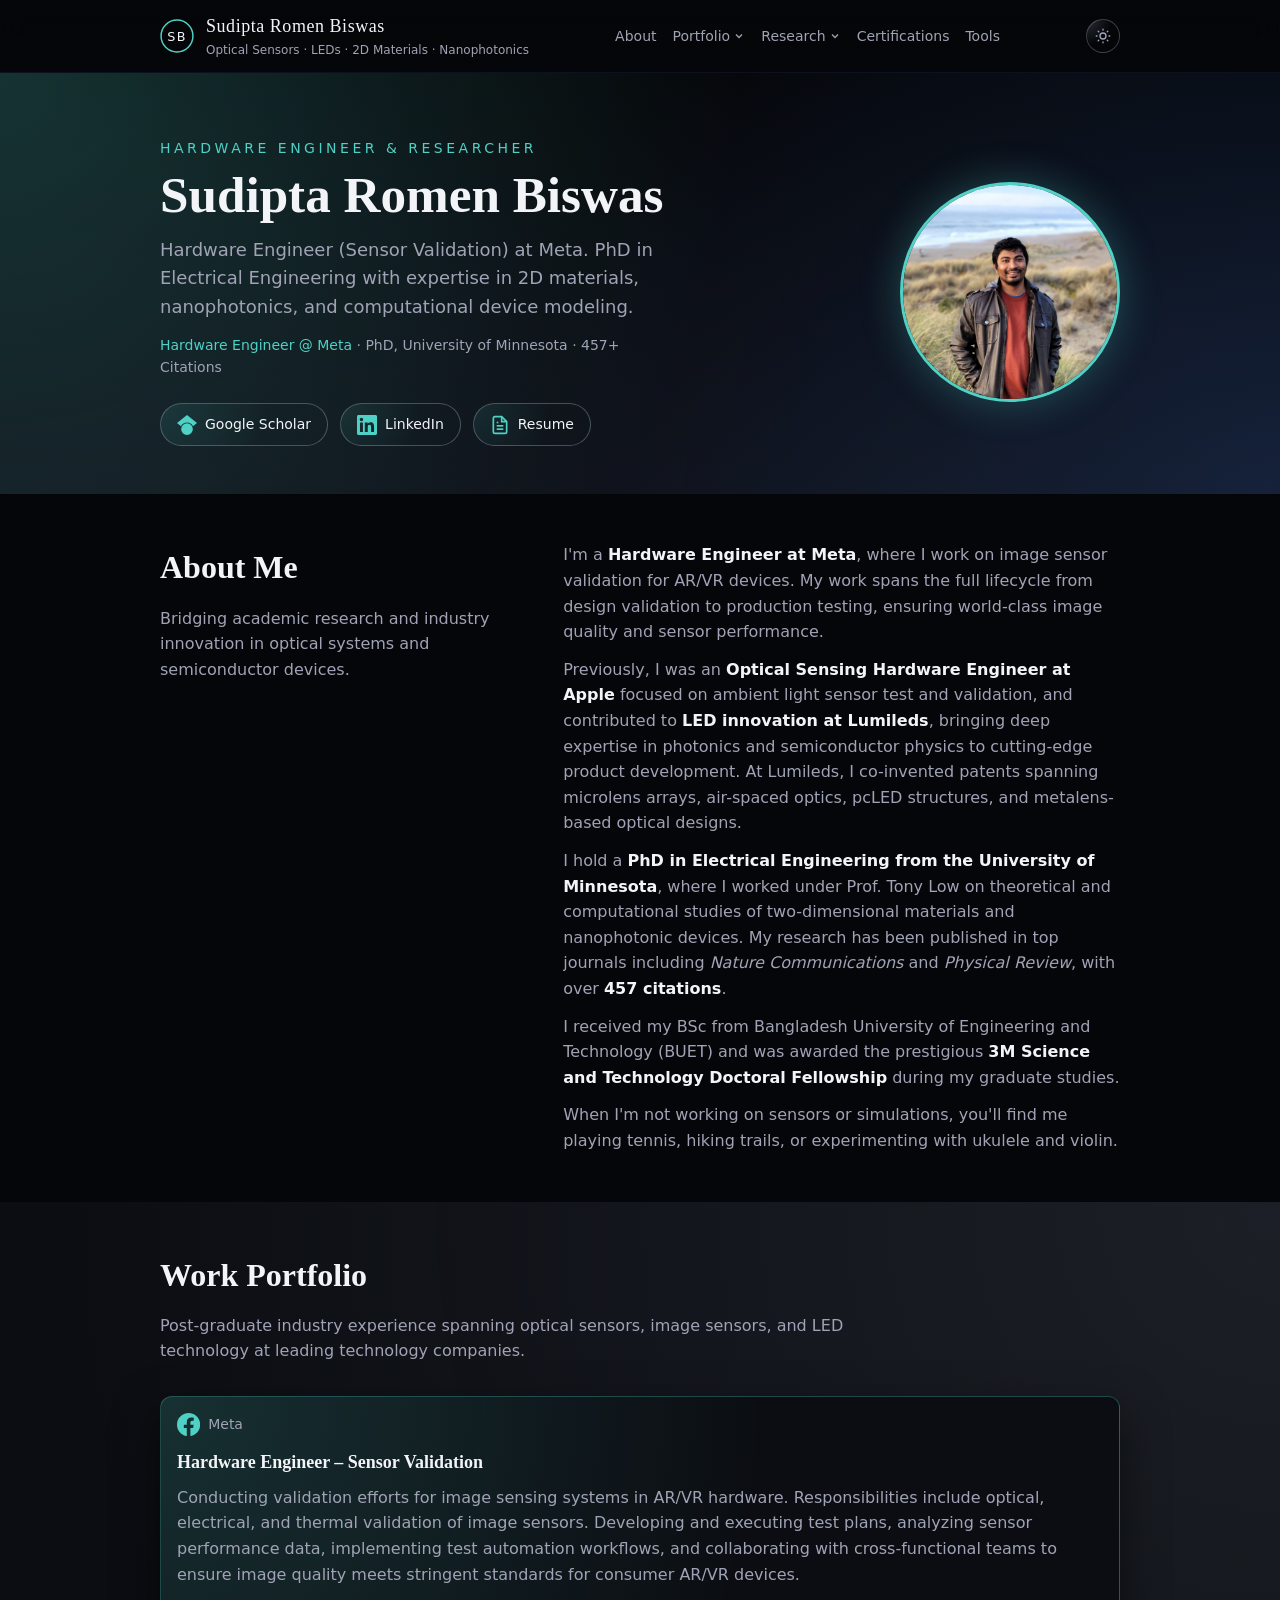
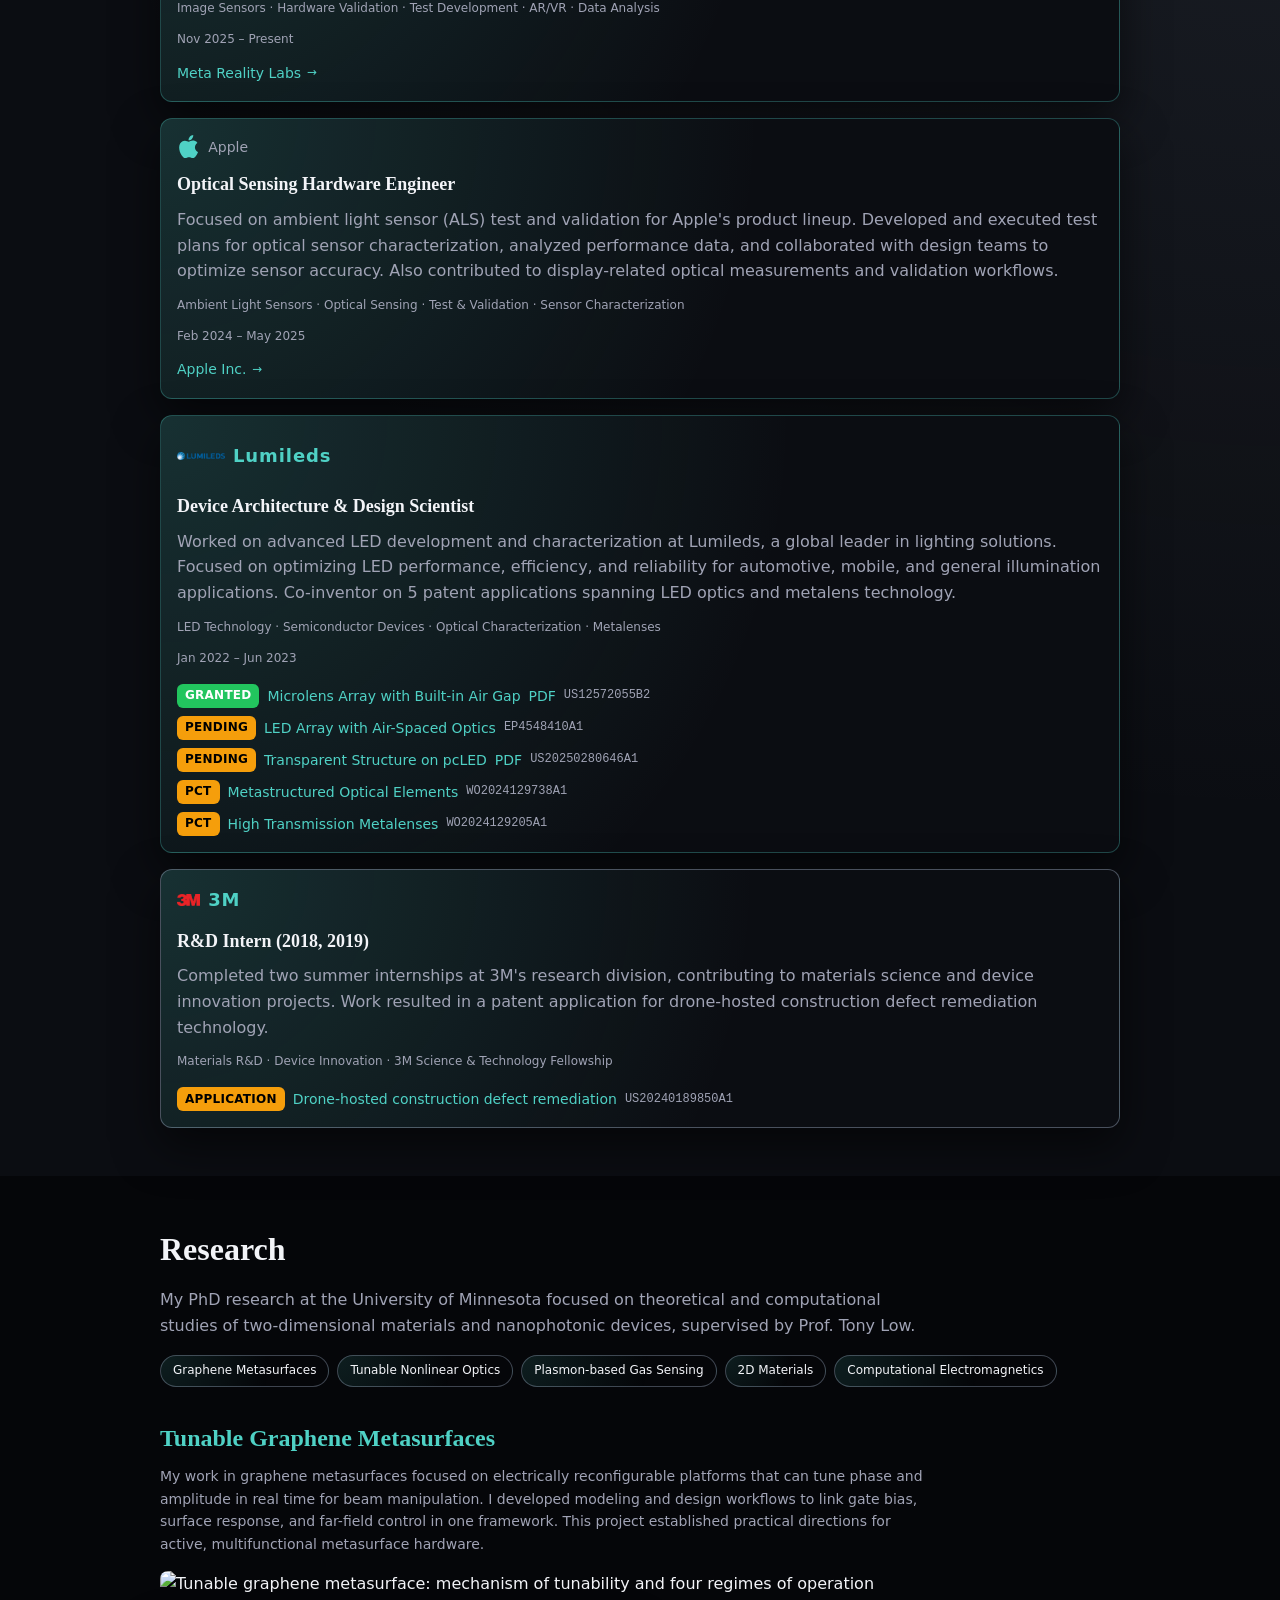
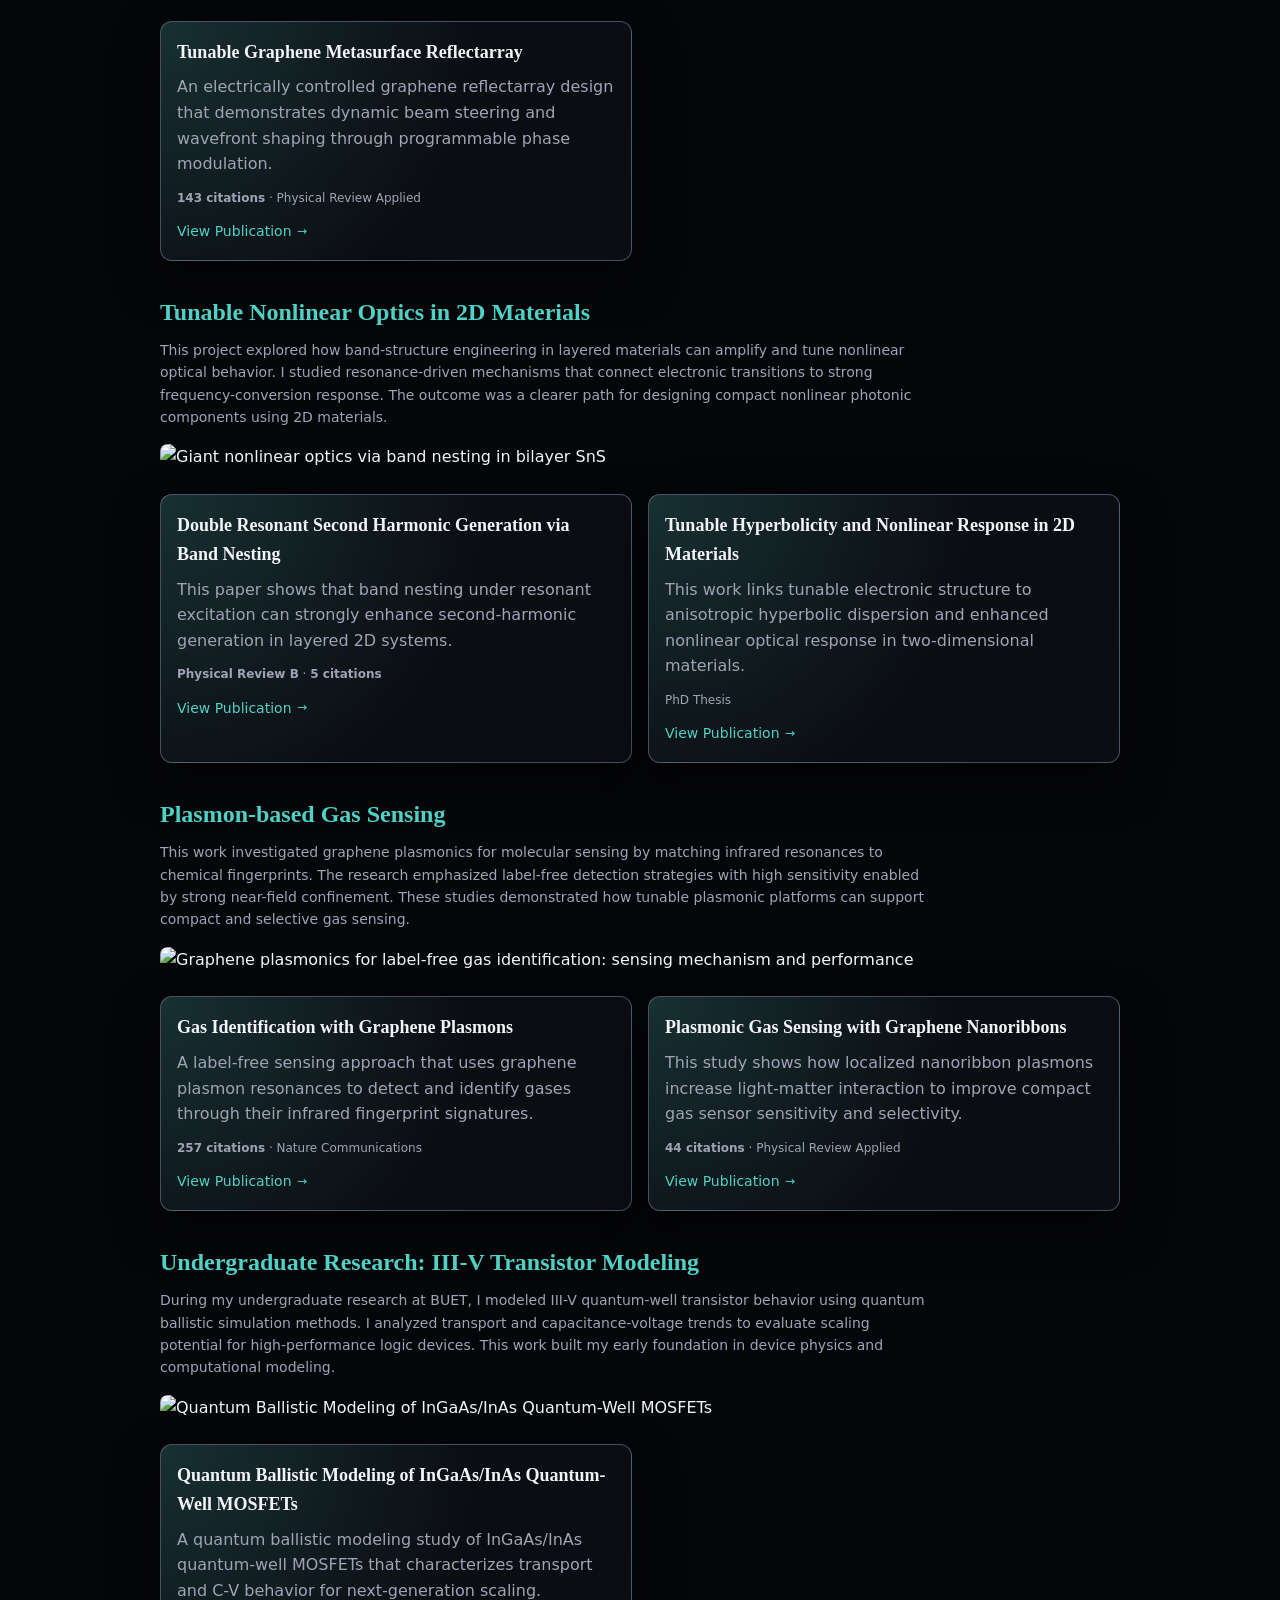
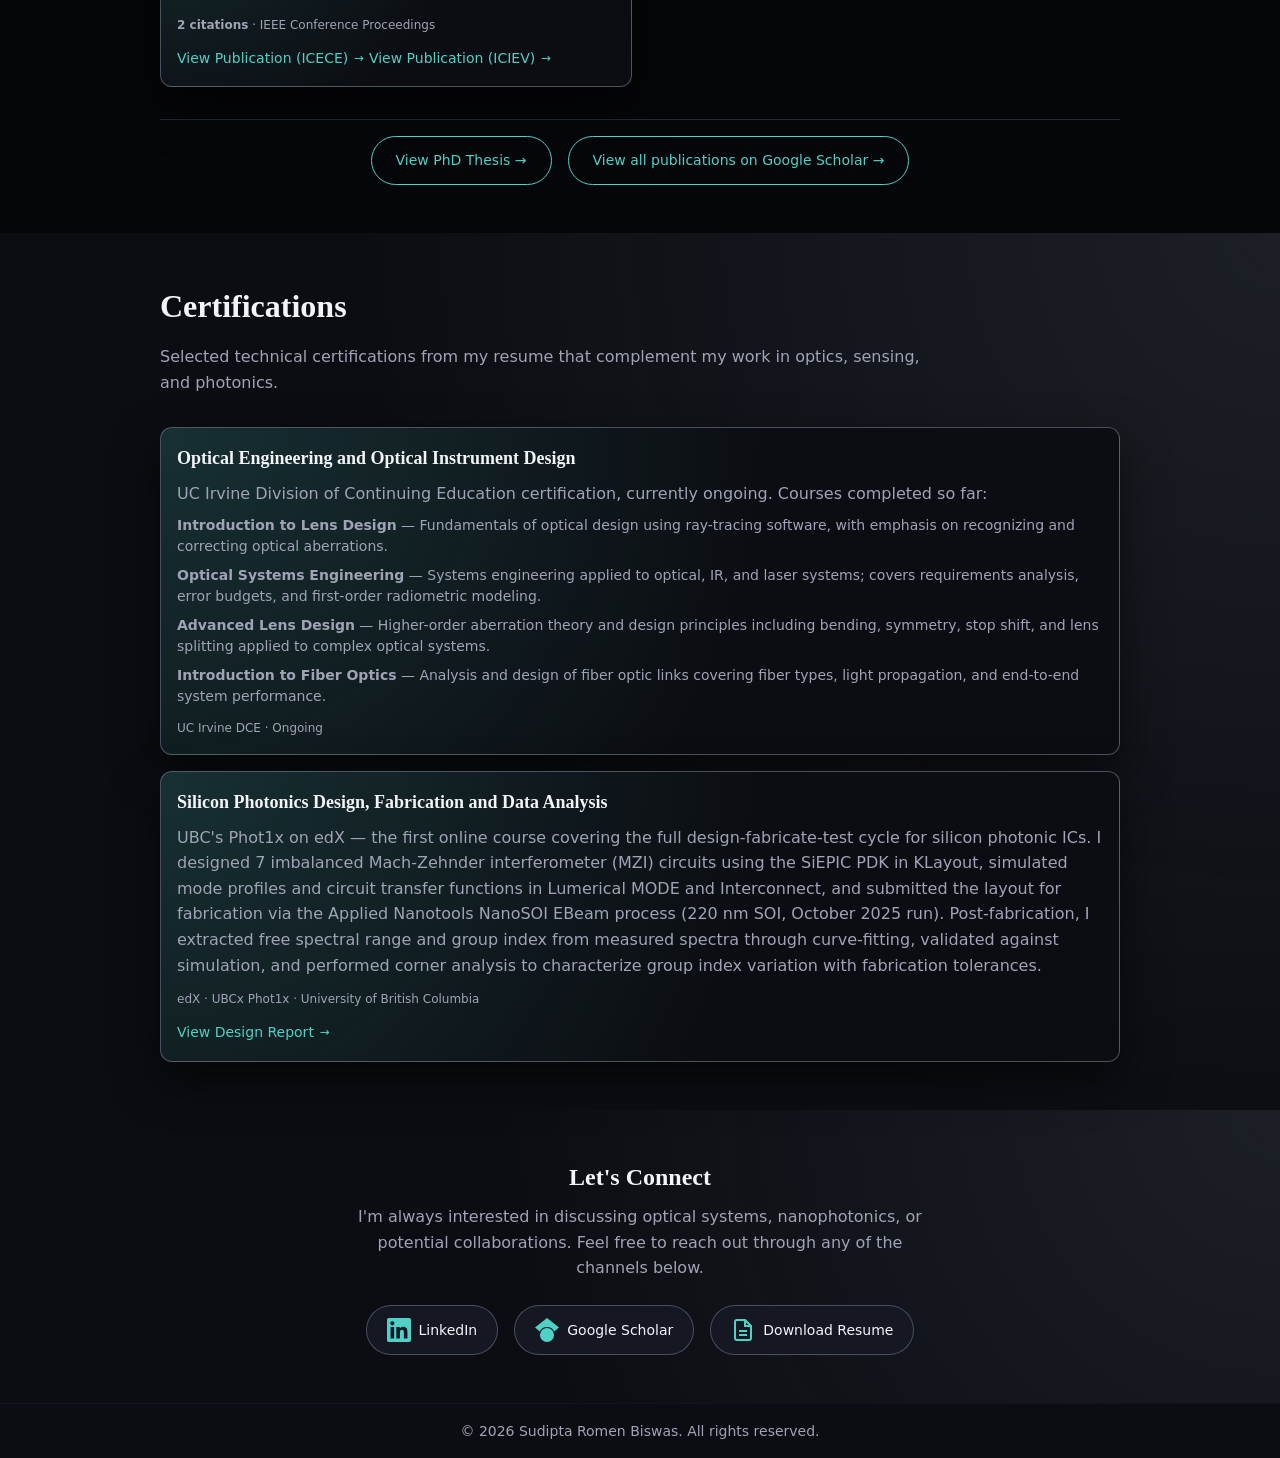
==== commit 3e3a2865: "ug update" ====
--- a/docs/index.html
+++ b/docs/index.html
@@ -8,16 +8,20 @@
 
     <!-- Open Graph / Facebook -->
     <meta property="og:type" content="website" />
-    <meta property="og:url" content="https://sudiptarbiswas.com/" />
-    <meta property="og:title" content="Sudipta Romen Biswas | Hardware Engineer & Nanophotonics Researcher" />
-    <meta property="og:description" content="Hardware Engineer at Meta, PhD in Electrical Engineering specializing in optical sensors, nanophotonics, and computational modeling." />
+    <meta property="og:url" content="https://sudiptarbiswas.com" />
+    <meta property="og:title" content="Sudipta Romen Biswas | Hardware Engineer & Researcher" />
+    <meta property="og:description" content="Hardware Engineer (Sensor Validation) at Meta. PhD in Electrical Engineering specializing in optical sensors, nanophotonics, and computational modeling." />
     <meta property="og:image" content="https://sudiptarbiswas.com/assets/profile.jpg" />
+    <meta property="og:image:width" content="1200" />
+    <meta property="og:image:height" content="630" />
+    <meta property="og:image:type" content="image/jpeg" />
+    <link rel="canonical" href="https://sudiptarbiswas.com" />
 
     <!-- Twitter -->
     <meta property="twitter:card" content="summary_large_image" />
-    <meta property="twitter:url" content="https://sudiptarbiswas.com/" />
-    <meta property="twitter:title" content="Sudipta Romen Biswas | Hardware Engineer & Nanophotonics Researcher" />
-    <meta property="twitter:description" content="Hardware Engineer at Meta, PhD in Electrical Engineering specializing in optical sensors, nanophotonics, and computational modeling." />
+    <meta property="twitter:url" content="https://sudiptarbiswas.com" />
+    <meta property="twitter:title" content="Sudipta Romen Biswas | Hardware Engineer & Researcher" />
+    <meta property="twitter:description" content="Hardware Engineer (Sensor Validation) at Meta. PhD in Electrical Engineering specializing in optical sensors, nanophotonics, and computational modeling." />
     <meta property="twitter:image" content="https://sudiptarbiswas.com/assets/profile.jpg" />
 
     <!-- Fonts -->
@@ -301,9 +305,10 @@
               <p class="card-meta"><strong>Physical Review B</strong> · <strong><span class="citation-count">5</span> citations</strong></p>
               <a href="https://scholar.google.com/citations?view_op=view_citation&hl=en&user=Izu1c6oAAAAJ&citation_for_view=Izu1c6oAAAAJ:Y0pCki6q_DkC" target="_blank" rel="noopener" class="card-link">View Publication</a>
             </article>
-            <article class="card">
+            <article class="card" data-doi="phd-thesis-tunable">
               <h3 class="card-title">Tunable Hyperbolicity and Nonlinear Response in 2D Materials</h3>
               <p class="card-body">This work links tunable electronic structure to anisotropic hyperbolic dispersion and enhanced nonlinear optical response in two-dimensional materials.</p>
+              <p class="card-meta">PhD Thesis</p>
               <a href="https://scholar.google.com/citations?view_op=view_citation&hl=en&user=Izu1c6oAAAAJ&citation_for_view=Izu1c6oAAAAJ:W7OEmFMy1HYC" target="_blank" rel="noopener" class="card-link">View Publication</a>
             </article>
           </div>
@@ -323,7 +328,7 @@
             <article class="card" data-doi="10.1103/PhysRevApplied.13.011002">
               <h3 class="card-title">Plasmonic Gas Sensing with Graphene Nanoribbons</h3>
               <p class="card-body">This study shows how localized nanoribbon plasmons increase light-matter interaction to improve compact gas sensor sensitivity and selectivity.</p>
-              <p class="card-meta"><strong><span class="citation-count">44</span> citations</strong></p>
+              <p class="card-meta"><strong><span class="citation-count">44</span> citations</strong> · Physical Review Applied</p>
               <a href="https://scholar.google.com/citations?view_op=view_citation&hl=en&user=Izu1c6oAAAAJ&citation_for_view=Izu1c6oAAAAJ:Tyk-4Ss8FVUC" target="_blank" rel="noopener" class="card-link">View Publication</a>
             </article>
           </div>
@@ -332,12 +337,14 @@
           <p class="research-group-desc">
             During my undergraduate research at BUET, I modeled III-V quantum-well transistor behavior using quantum ballistic simulation methods. I analyzed transport and capacitance-voltage trends to evaluate scaling potential for high-performance logic devices. This work built my early foundation in device physics and computational modeling.
           </p>
+          <img class="research-group-img" src="./assets/research_pics/undergrad_thesis_QW_mosfet.png" alt="Quantum Ballistic Modeling of InGaAs/InAs Quantum-Well MOSFETs" loading="lazy" />
           <div class="card-grid research-grid">
-            <article class="card">
+            <article class="card" data-doi="10.1109/ICECE.2012.6471671">
               <h3 class="card-title">Quantum Ballistic Modeling of InGaAs/InAs Quantum-Well MOSFETs</h3>
               <p class="card-body">A quantum ballistic modeling study of InGaAs/InAs quantum-well MOSFETs that characterizes transport and C-V behavior for next-generation scaling.</p>
-              <a href="https://scholar.google.com/citations?view_op=view_citation&hl=en&user=Izu1c6oAAAAJ&citation_for_view=Izu1c6oAAAAJ:u5HHmVD_uO8C" target="_blank" rel="noopener" class="card-link">View Publication</a>
-              <a href="https://scholar.google.com/citations?view_op=view_citation&hl=en&user=Izu1c6oAAAAJ&citation_for_view=Izu1c6oAAAAJ:2osOgNQ5qMEC" target="_blank" rel="noopener" class="card-link">View Publication</a>
+              <p class="card-meta"><strong><span class="citation-count">2</span> citations</strong> · IEEE Conference Proceedings</p>
+              <a href="https://scholar.google.com/citations?view_op=view_citation&hl=en&user=Izu1c6oAAAAJ&citation_for_view=Izu1c6oAAAAJ:u5HHmVD_uO8C" target="_blank" rel="noopener" class="card-link">View Publication (ICECE)</a>
+              <a href="https://scholar.google.com/citations?view_op=view_citation&hl=en&user=Izu1c6oAAAAJ&citation_for_view=Izu1c6oAAAAJ:2osOgNQ5qMEC" target="_blank" rel="noopener" class="card-link">View Publication (ICIEV)</a>
             </article>
           </div>
 
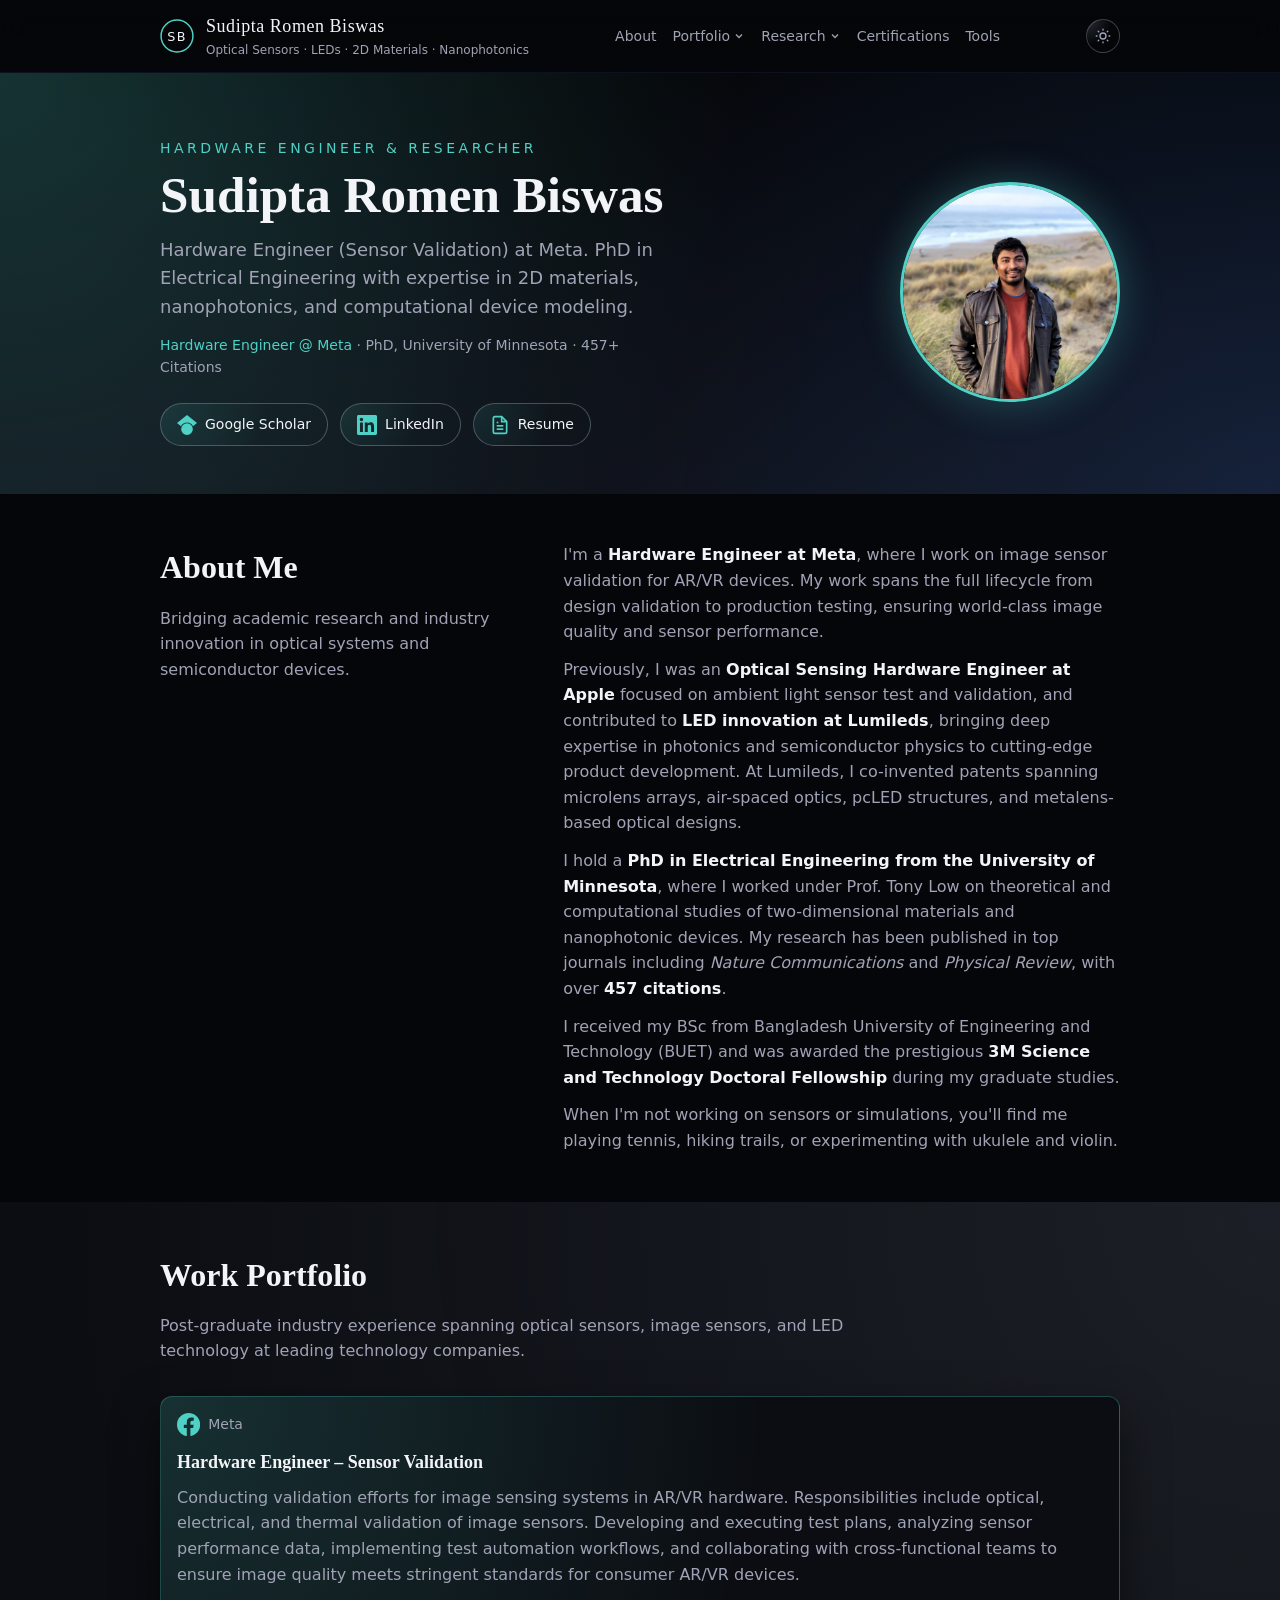
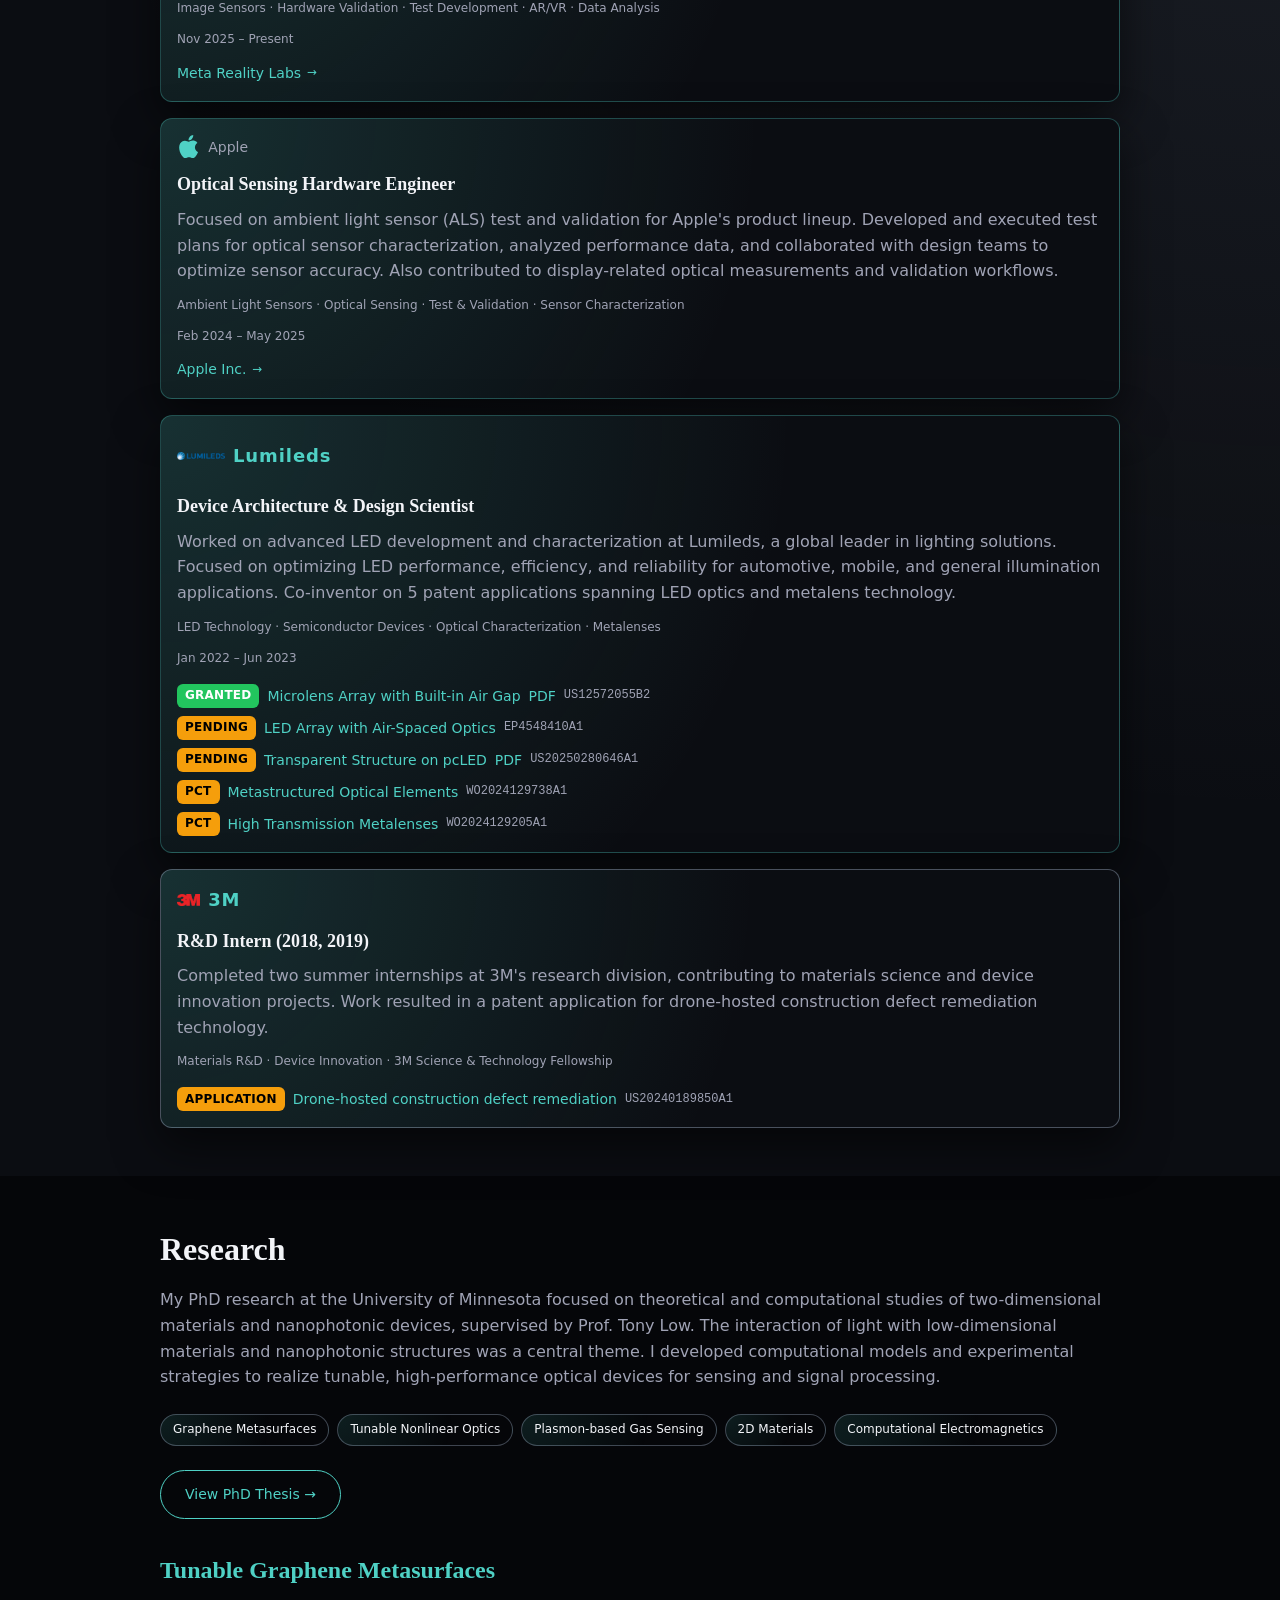
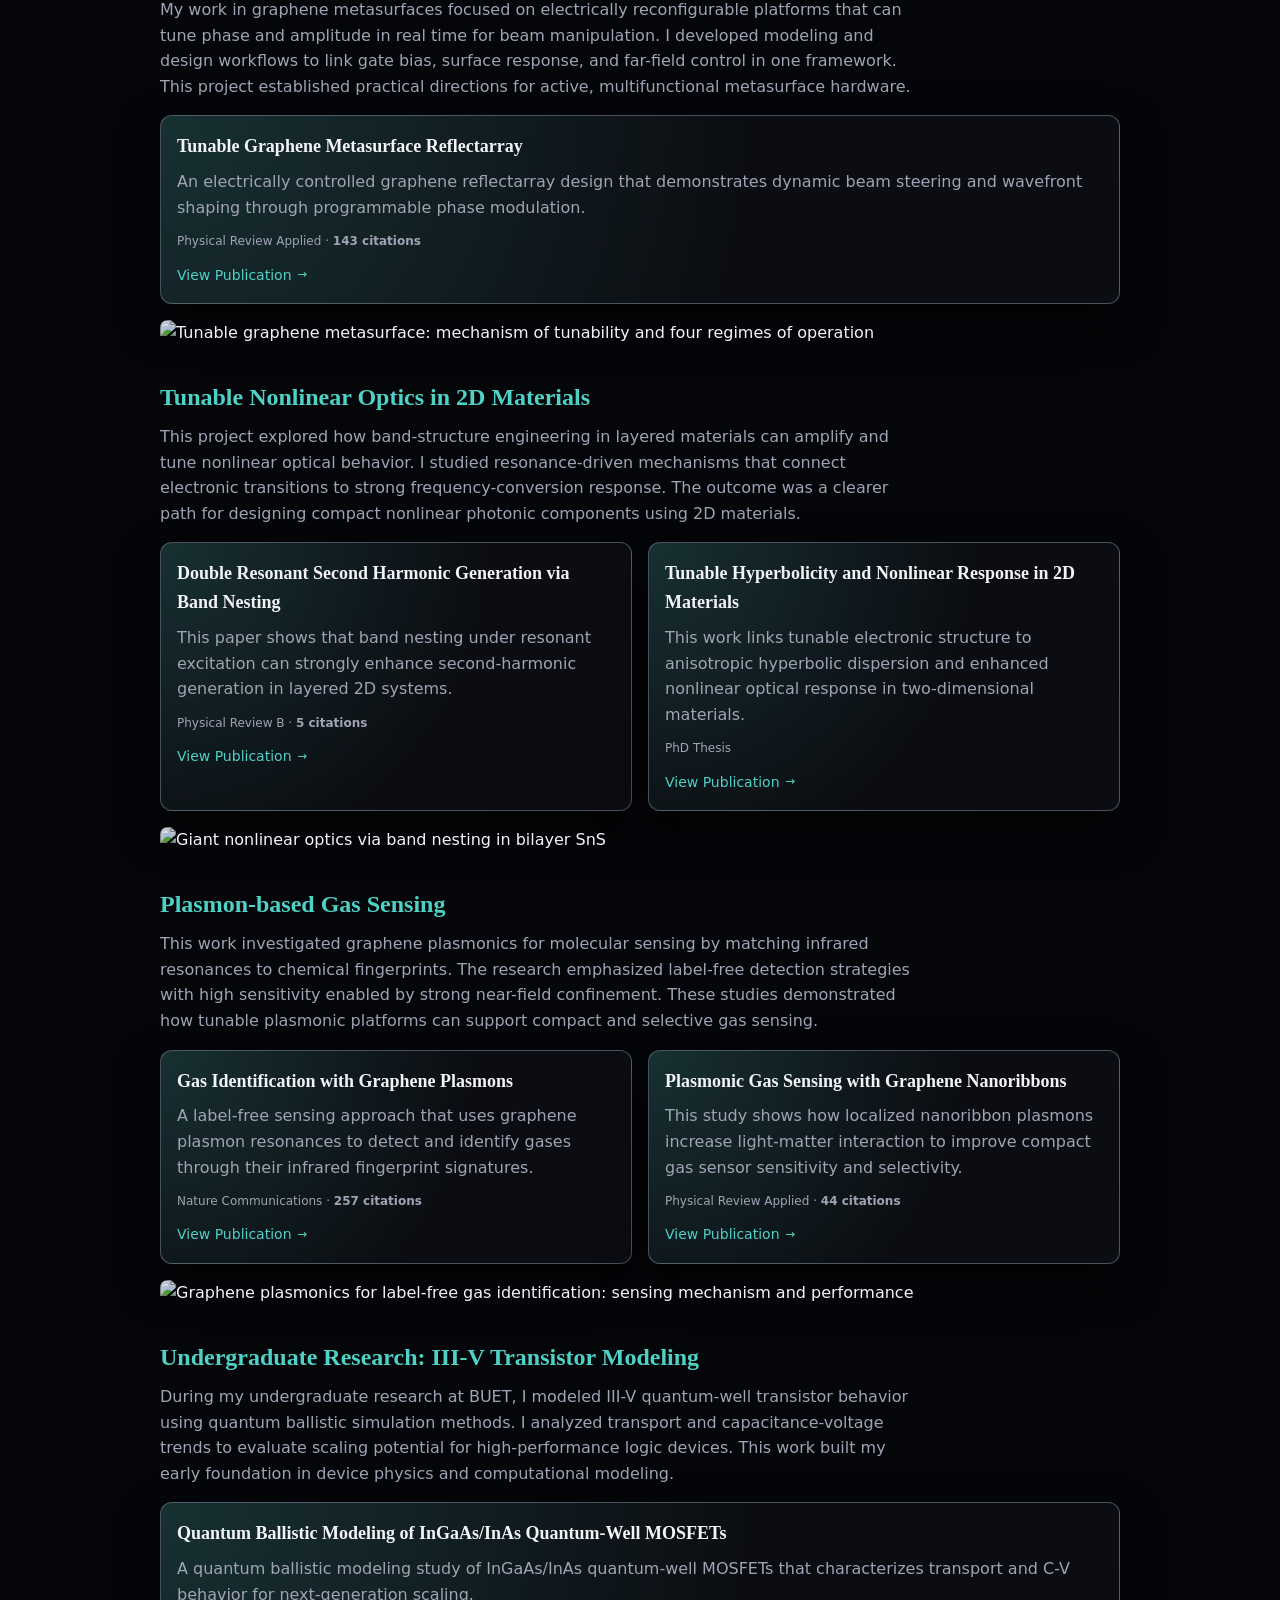
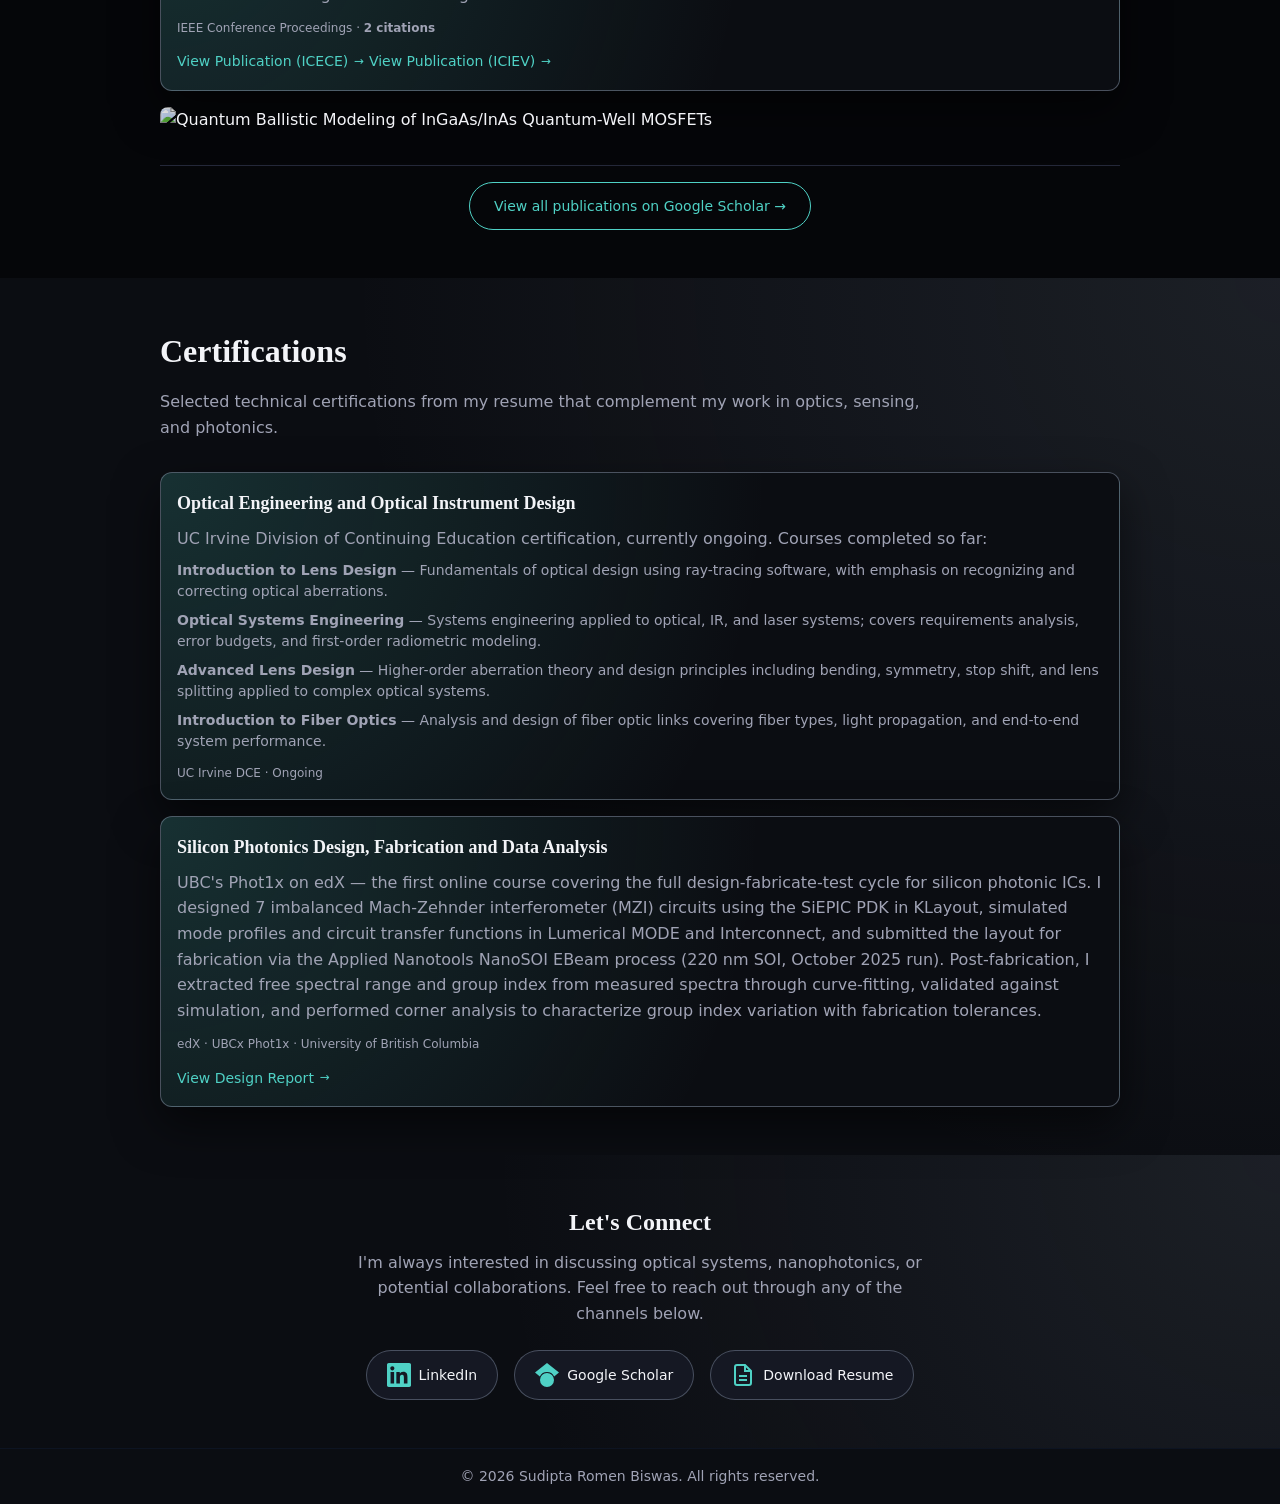
==== commit f96813bd: "layout mods" ====
--- a/docs/index.html
+++ b/docs/index.html
@@ -60,7 +60,7 @@
             </div>
           </div>
           <div class="nav-item">
-            <a href="./index.html#research" class="nav-parent">Research <svg class="nav-chevron" width="12" height="12" viewBox="0 0 24 24" fill="none" stroke="currentColor" stroke-width="2.5"><polyline points="6 9 12 15 18 9"/></svg></a>
+            <a href="./index.html#graduate-research" class="nav-parent">Research <svg class="nav-chevron" width="12" height="12" viewBox="0 0 24 24" fill="none" stroke="currentColor" stroke-width="2.5"><polyline points="6 9 12 15 18 9"/></svg></a>
             <div class="nav-dropdown">
               <a href="./index.html#research-metasurfaces">Tunable Graphene Metasurfaces</a>
               <a href="./index.html#research-nonlinear">Tunable Nonlinear Optics</a>
@@ -262,15 +262,18 @@
         </div>
       </section>
 
-      <section id="research" class="section">
+      <section id="graduate-research" class="section">
         <div class="container">
-          <div class="section-header-full">
+          <div class="section-header">
             <h2>Research</h2>
             <p>
               My PhD research at the University of Minnesota focused on theoretical and computational studies of 
               two-dimensional materials and nanophotonic devices, supervised by <a href="https://tonylow.umn.edu/" target="_blank" rel="noopener">Prof. Tony Low</a>.
-            </p>
-            <div class="pill-list" aria-label="Research themes">
+              The interaction of light with low-dimensional materials and nanophotonic structures was a central theme. I developed computational models and experimental strategies to realize tunable, high-performance optical 
+              devices for sensing and signal processing.
+            </p>
+
+            <div class="pill-list" aria-label="Research themes" style="margin-top: var(--space-6);">
               <span class="pill">Graphene Metasurfaces</span>
               <span class="pill">Tunable Nonlinear Optics</span>
               <span class="pill">Plasmon-based Gas Sensing</span>
@@ -278,31 +281,35 @@
               <span class="pill">Computational Electromagnetics</span>
             </div>
           </div>
+          <div class="research-actions" style="margin-top: var(--space-6); margin-bottom: var(--space-8);">
+            <a href="https://www.proquest.com/openview/2844ef334745422d28fc21b0aaf5b3b8/1?pq-origsite=gscholar&cbl=18750&diss=y" target="_blank" rel="noopener" class="cta-link">
+              View PhD Thesis →
+            </a>
+          </div>
 
           <h3 id="research-metasurfaces" class="research-group-title">Tunable Graphene Metasurfaces</h3>
           <p class="research-group-desc">
             My work in graphene metasurfaces focused on electrically reconfigurable platforms that can tune phase and amplitude in real time for beam manipulation. I developed modeling and design workflows to link gate bias, surface response, and far-field control in one framework. This project established practical directions for active, multifunctional metasurface hardware.
           </p>
-          <img class="research-group-img" src="./assets/research_pics/reflectarray.png" alt="Tunable graphene metasurface: mechanism of tunability and four regimes of operation" loading="lazy" />
           <div class="card-grid research-grid">
-            <article class="card" data-doi="10.1103/PhysRevApplied.9.034021">
+            <article class="card card-full" data-doi="10.1103/PhysRevApplied.9.034021">
               <h3 class="card-title">Tunable Graphene Metasurface Reflectarray</h3>
               <p class="card-body">An electrically controlled graphene reflectarray design that demonstrates dynamic beam steering and wavefront shaping through programmable phase modulation.</p>
-              <p class="card-meta"><strong><span class="citation-count">143</span> citations</strong> · Physical Review Applied</p>
+              <p class="card-meta">Physical Review Applied · <strong><span class="citation-count">143</span> citations</strong></p>
               <a href="https://scholar.google.com/citations?view_op=view_citation&hl=en&user=Izu1c6oAAAAJ&citation_for_view=Izu1c6oAAAAJ:d1gkVwhDpl0C" target="_blank" rel="noopener" class="card-link">View Publication</a>
             </article>
           </div>
+          <img class="research-group-img" src="./assets/research_pics/reflectarray.png" alt="Tunable graphene metasurface: mechanism of tunability and four regimes of operation" loading="lazy" />
 
           <h3 id="research-nonlinear" class="research-group-title">Tunable Nonlinear Optics in 2D Materials</h3>
           <p class="research-group-desc">
             This project explored how band-structure engineering in layered materials can amplify and tune nonlinear optical behavior. I studied resonance-driven mechanisms that connect electronic transitions to strong frequency-conversion response. The outcome was a clearer path for designing compact nonlinear photonic components using 2D materials.
           </p>
-          <img class="research-group-img" src="./assets/research_pics/double_resonance.png" alt="Giant nonlinear optics via band nesting in bilayer SnS" loading="lazy" />
           <div class="card-grid research-grid">
             <article class="card" data-doi="10.1103/PhysRevB.107.115409">
               <h3 class="card-title">Double Resonant Second Harmonic Generation via Band Nesting</h3>
               <p class="card-body">This paper shows that band nesting under resonant excitation can strongly enhance second-harmonic generation in layered 2D systems.</p>
-              <p class="card-meta"><strong>Physical Review B</strong> · <strong><span class="citation-count">5</span> citations</strong></p>
+              <p class="card-meta">Physical Review B · <strong><span class="citation-count">5</span> citations</strong></p>
               <a href="https://scholar.google.com/citations?view_op=view_citation&hl=en&user=Izu1c6oAAAAJ&citation_for_view=Izu1c6oAAAAJ:Y0pCki6q_DkC" target="_blank" rel="noopener" class="card-link">View Publication</a>
             </article>
             <article class="card" data-doi="phd-thesis-tunable">
@@ -312,46 +319,44 @@
               <a href="https://scholar.google.com/citations?view_op=view_citation&hl=en&user=Izu1c6oAAAAJ&citation_for_view=Izu1c6oAAAAJ:W7OEmFMy1HYC" target="_blank" rel="noopener" class="card-link">View Publication</a>
             </article>
           </div>
+          <img class="research-group-img" src="./assets/research_pics/double_resonance.png" alt="Giant nonlinear optics via band nesting in bilayer SnS" loading="lazy" />
 
           <h3 id="research-gas-sensing" class="research-group-title">Plasmon-based Gas Sensing</h3>
           <p class="research-group-desc">
             This work investigated graphene plasmonics for molecular sensing by matching infrared resonances to chemical fingerprints. The research emphasized label-free detection strategies with high sensitivity enabled by strong near-field confinement. These studies demonstrated how tunable plasmonic platforms can support compact and selective gas sensing.
           </p>
-          <img class="research-group-img" src="./assets/research_pics/gas_sensing.png" alt="Graphene plasmonics for label-free gas identification: sensing mechanism and performance" loading="lazy" />
           <div class="card-grid research-grid">
             <article class="card" data-doi="10.1038/s41467-019-09008-0">
               <h3 class="card-title">Gas Identification with Graphene Plasmons</h3>
               <p class="card-body">A label-free sensing approach that uses graphene plasmon resonances to detect and identify gases through their infrared fingerprint signatures.</p>
-              <p class="card-meta"><strong><span class="citation-count">257</span> citations</strong> · Nature Communications</p>
+              <p class="card-meta">Nature Communications · <strong><span class="citation-count">257</span> citations</strong></p>
               <a href="https://scholar.google.com/citations?view_op=view_citation&hl=en&user=Izu1c6oAAAAJ&citation_for_view=Izu1c6oAAAAJ:u-x6o8ySG0sC" target="_blank" rel="noopener" class="card-link">View Publication</a>
             </article>
             <article class="card" data-doi="10.1103/PhysRevApplied.13.011002">
               <h3 class="card-title">Plasmonic Gas Sensing with Graphene Nanoribbons</h3>
               <p class="card-body">This study shows how localized nanoribbon plasmons increase light-matter interaction to improve compact gas sensor sensitivity and selectivity.</p>
-              <p class="card-meta"><strong><span class="citation-count">44</span> citations</strong> · Physical Review Applied</p>
+              <p class="card-meta">Physical Review Applied · <strong><span class="citation-count">44</span> citations</strong></p>
               <a href="https://scholar.google.com/citations?view_op=view_citation&hl=en&user=Izu1c6oAAAAJ&citation_for_view=Izu1c6oAAAAJ:Tyk-4Ss8FVUC" target="_blank" rel="noopener" class="card-link">View Publication</a>
             </article>
           </div>
+          <img class="research-group-img" src="./assets/research_pics/gas_sensing.png" alt="Graphene plasmonics for label-free gas identification: sensing mechanism and performance" loading="lazy" />
 
           <h3 id="research-ug" class="research-group-title">Undergraduate Research: III-V Transistor Modeling</h3>
           <p class="research-group-desc">
             During my undergraduate research at BUET, I modeled III-V quantum-well transistor behavior using quantum ballistic simulation methods. I analyzed transport and capacitance-voltage trends to evaluate scaling potential for high-performance logic devices. This work built my early foundation in device physics and computational modeling.
           </p>
-          <img class="research-group-img" src="./assets/research_pics/undergrad_thesis_QW_mosfet.png" alt="Quantum Ballistic Modeling of InGaAs/InAs Quantum-Well MOSFETs" loading="lazy" />
           <div class="card-grid research-grid">
-            <article class="card" data-doi="10.1109/ICECE.2012.6471671">
+            <article class="card card-full" data-doi="10.1109/ICECE.2012.6471671">
               <h3 class="card-title">Quantum Ballistic Modeling of InGaAs/InAs Quantum-Well MOSFETs</h3>
               <p class="card-body">A quantum ballistic modeling study of InGaAs/InAs quantum-well MOSFETs that characterizes transport and C-V behavior for next-generation scaling.</p>
-              <p class="card-meta"><strong><span class="citation-count">2</span> citations</strong> · IEEE Conference Proceedings</p>
+              <p class="card-meta">IEEE Conference Proceedings · <strong><span class="citation-count">2</span> citations</strong></p>
               <a href="https://scholar.google.com/citations?view_op=view_citation&hl=en&user=Izu1c6oAAAAJ&citation_for_view=Izu1c6oAAAAJ:u5HHmVD_uO8C" target="_blank" rel="noopener" class="card-link">View Publication (ICECE)</a>
               <a href="https://scholar.google.com/citations?view_op=view_citation&hl=en&user=Izu1c6oAAAAJ&citation_for_view=Izu1c6oAAAAJ:2osOgNQ5qMEC" target="_blank" rel="noopener" class="card-link">View Publication (ICIEV)</a>
             </article>
           </div>
+          <img class="research-group-img" src="./assets/research_pics/undergrad_thesis_QW_mosfet.png" alt="Quantum Ballistic Modeling of InGaAs/InAs Quantum-Well MOSFETs" loading="lazy" />
 
           <div class="section-cta-group">
-            <a href="https://www.proquest.com/openview/2844ef334745422d28fc21b0aaf5b3b8/1?pq-origsite=gscholar&cbl=18750&diss=y" target="_blank" rel="noopener" class="cta-link">
-              View PhD Thesis →
-            </a>
             <a href="https://scholar.google.com/citations?user=Izu1c6oAAAAJ&hl=en" target="_blank" rel="noopener" class="cta-link">
               View all publications on Google Scholar →
             </a>
--- a/docs/assets/style.css
+++ b/docs/assets/style.css
@@ -456,6 +456,7 @@
 .card-body {
   margin-top: var(--space-2);
   color: var(--color-text-muted);
+  font-size: var(--text-base);
 }
 
 .card-img {
@@ -657,8 +658,12 @@
     align-items: center;
   }
 
-  .research-grid {
+.research-grid {
     grid-template-columns: repeat(2, 1fr);
+  }
+
+  .research-grid .card-full {
+    grid-column: span 2;
   }
 
   /* certification-grid and portfolio-grid intentionally left single-column */
@@ -959,7 +964,7 @@
 }
 
 .research-group-desc {
-  font-size: var(--text-sm);
+  font-size: var(--text-base);
   color: var(--color-text-muted);
   margin-bottom: var(--space-4);
   max-width: 48rem;
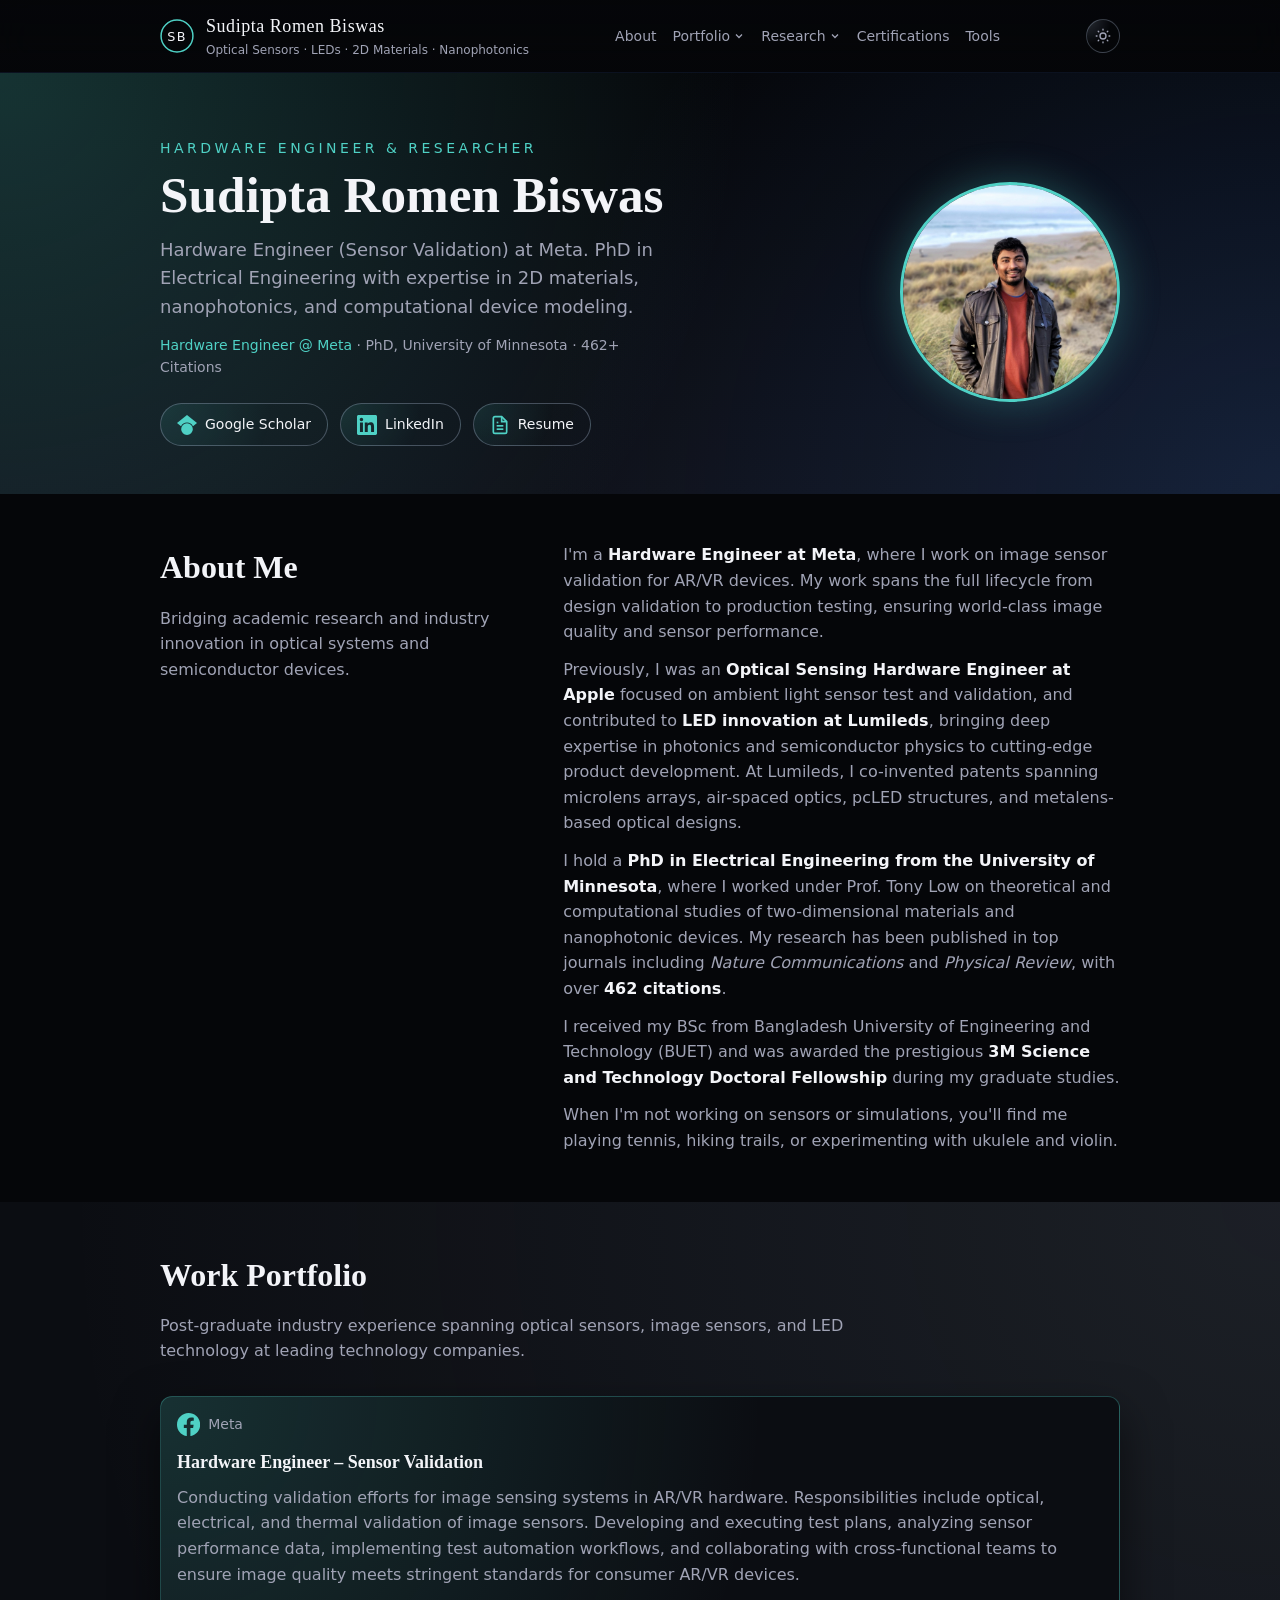
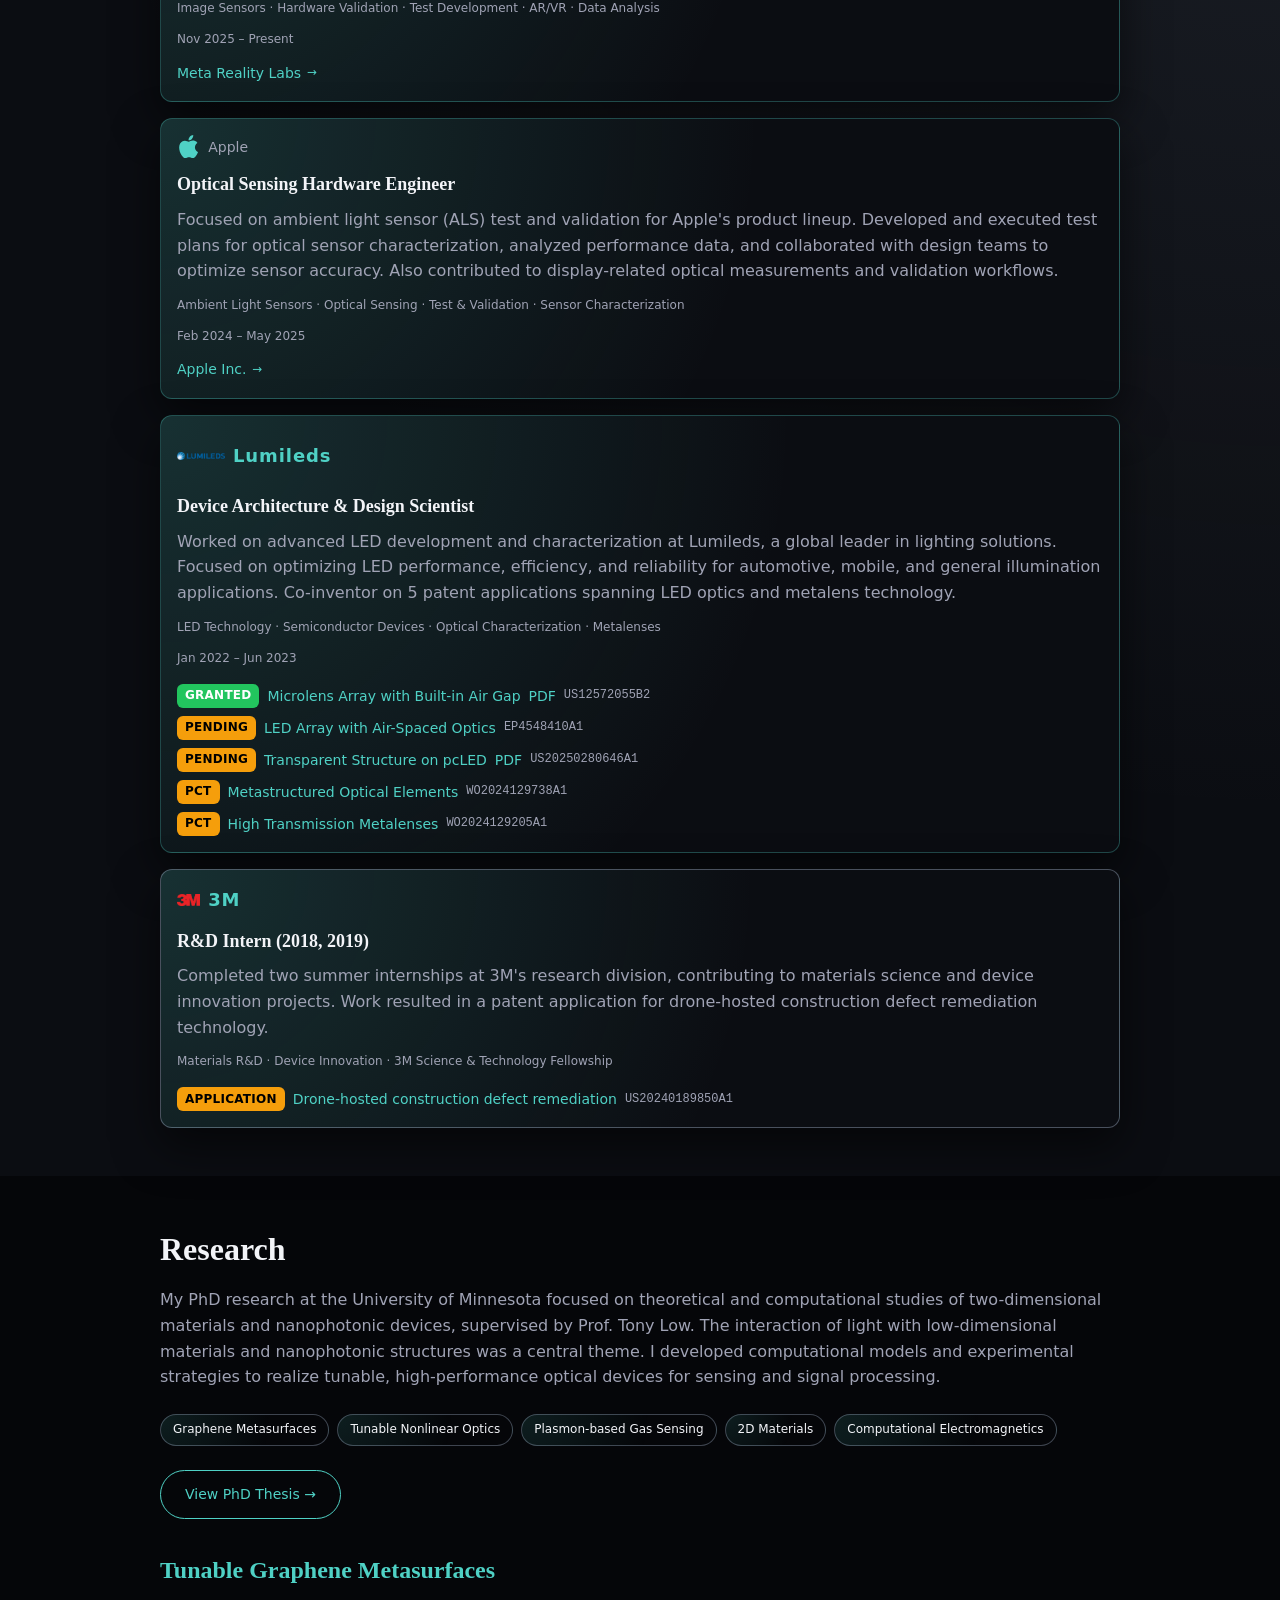
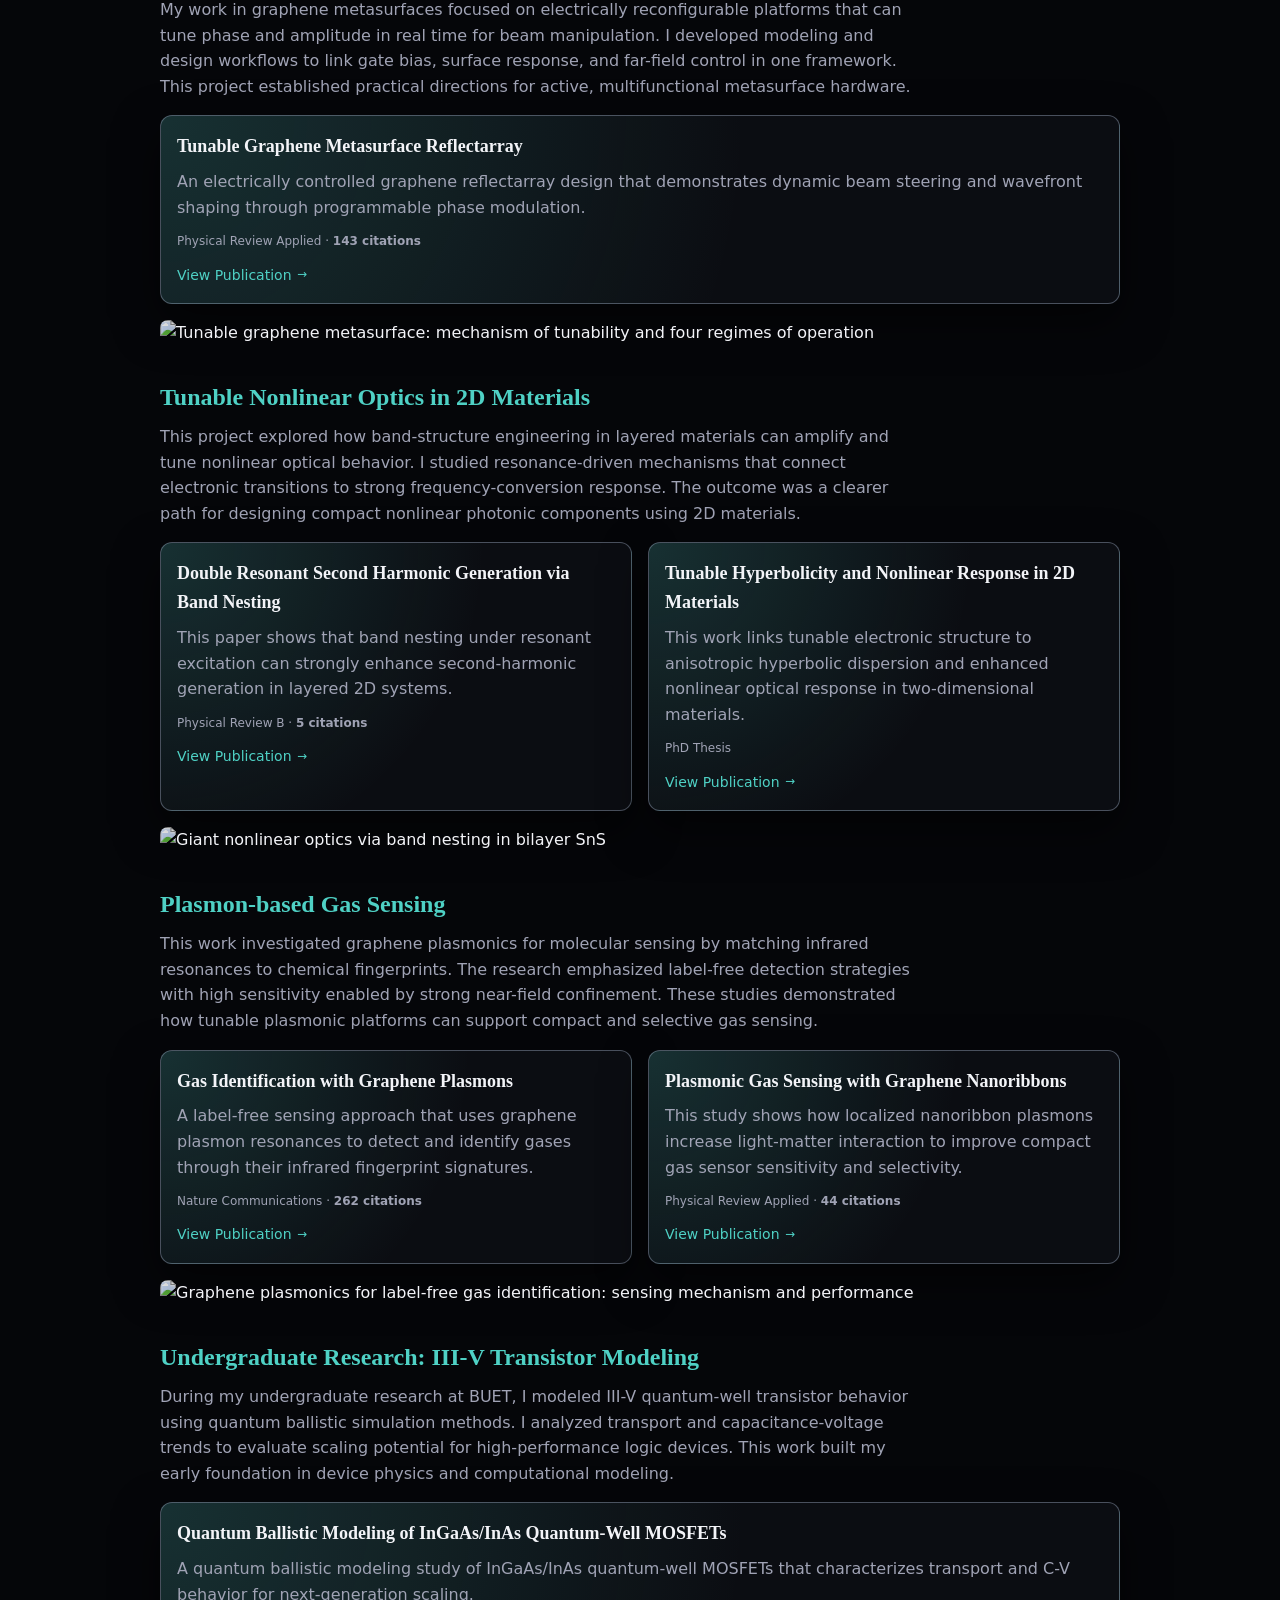
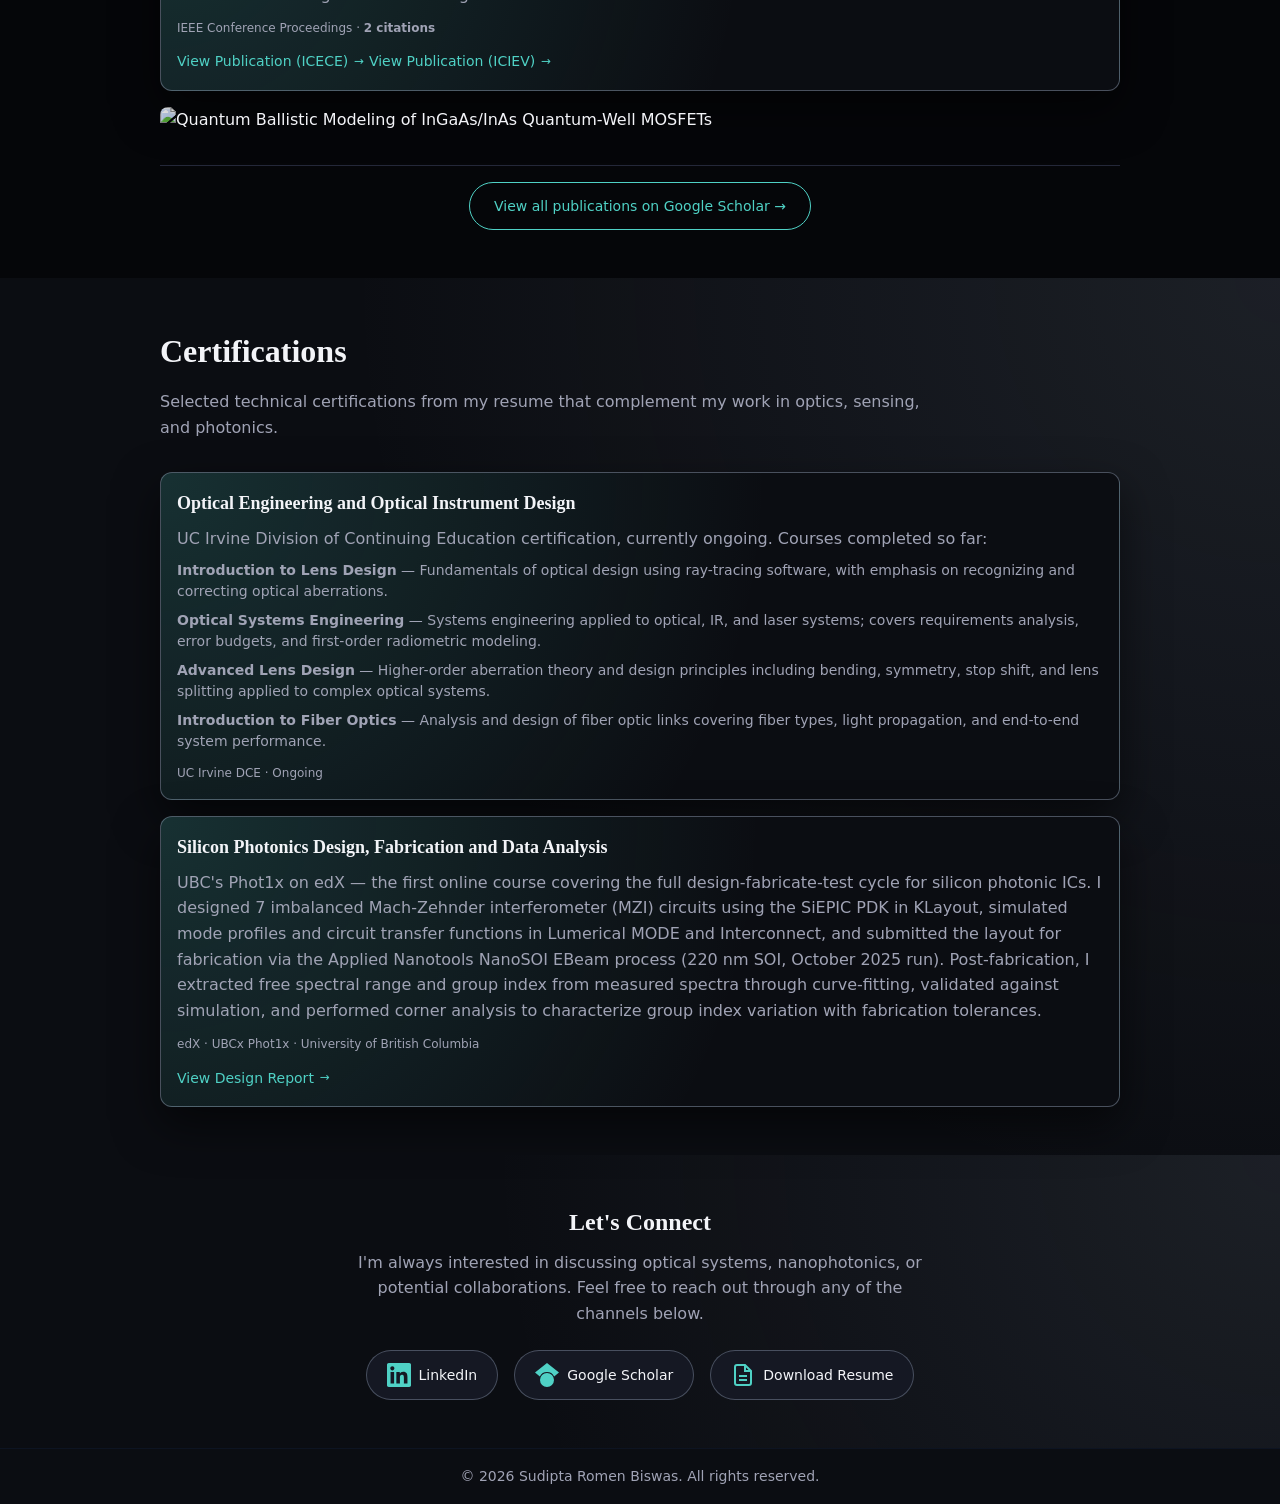
==== commit 71d336b7: "chore: update citation counts [skip ci]" ====
--- a/docs/index.html
+++ b/docs/index.html
@@ -88,7 +88,7 @@
               2D materials, nanophotonics, and computational device modeling.
             </p>
             <p class="hero-meta">
-              <span class="meta-highlight">Hardware Engineer @ Meta</span> · PhD, University of Minnesota · <span class="citation-total">457+</span> Citations
+              <span class="meta-highlight">Hardware Engineer @ Meta</span> · PhD, University of Minnesota · <span class="citation-total">462+</span> Citations
             </p>
             <div class="hero-links">
               <a href="https://scholar.google.com/citations?user=Izu1c6oAAAAJ&hl=en" target="_blank" rel="noopener" class="hero-link">
@@ -135,7 +135,7 @@
               I hold a <strong>PhD in Electrical Engineering from the University of Minnesota</strong>, where I worked under 
               <a href="https://tonylow.umn.edu/" target="_blank" rel="noopener">Prof. Tony Low</a> on theoretical and computational studies of two-dimensional materials and nanophotonic devices. 
               My research has been published in top journals including <em>Nature Communications</em> and <em>Physical Review</em>, 
-              with over <strong><span class="citation-total">457</span> citations</strong>.
+              with over <strong><span class="citation-total">462</span> citations</strong>.
             </p>
             <p>
               I received my BSc from Bangladesh University of Engineering and Technology (BUET) and was awarded the 
@@ -329,7 +329,7 @@
             <article class="card" data-doi="10.1038/s41467-019-09008-0">
               <h3 class="card-title">Gas Identification with Graphene Plasmons</h3>
               <p class="card-body">A label-free sensing approach that uses graphene plasmon resonances to detect and identify gases through their infrared fingerprint signatures.</p>
-              <p class="card-meta">Nature Communications · <strong><span class="citation-count">257</span> citations</strong></p>
+              <p class="card-meta">Nature Communications · <strong><span class="citation-count">262</span> citations</strong></p>
               <a href="https://scholar.google.com/citations?view_op=view_citation&hl=en&user=Izu1c6oAAAAJ&citation_for_view=Izu1c6oAAAAJ:u-x6o8ySG0sC" target="_blank" rel="noopener" class="card-link">View Publication</a>
             </article>
             <article class="card" data-doi="10.1103/PhysRevApplied.13.011002">
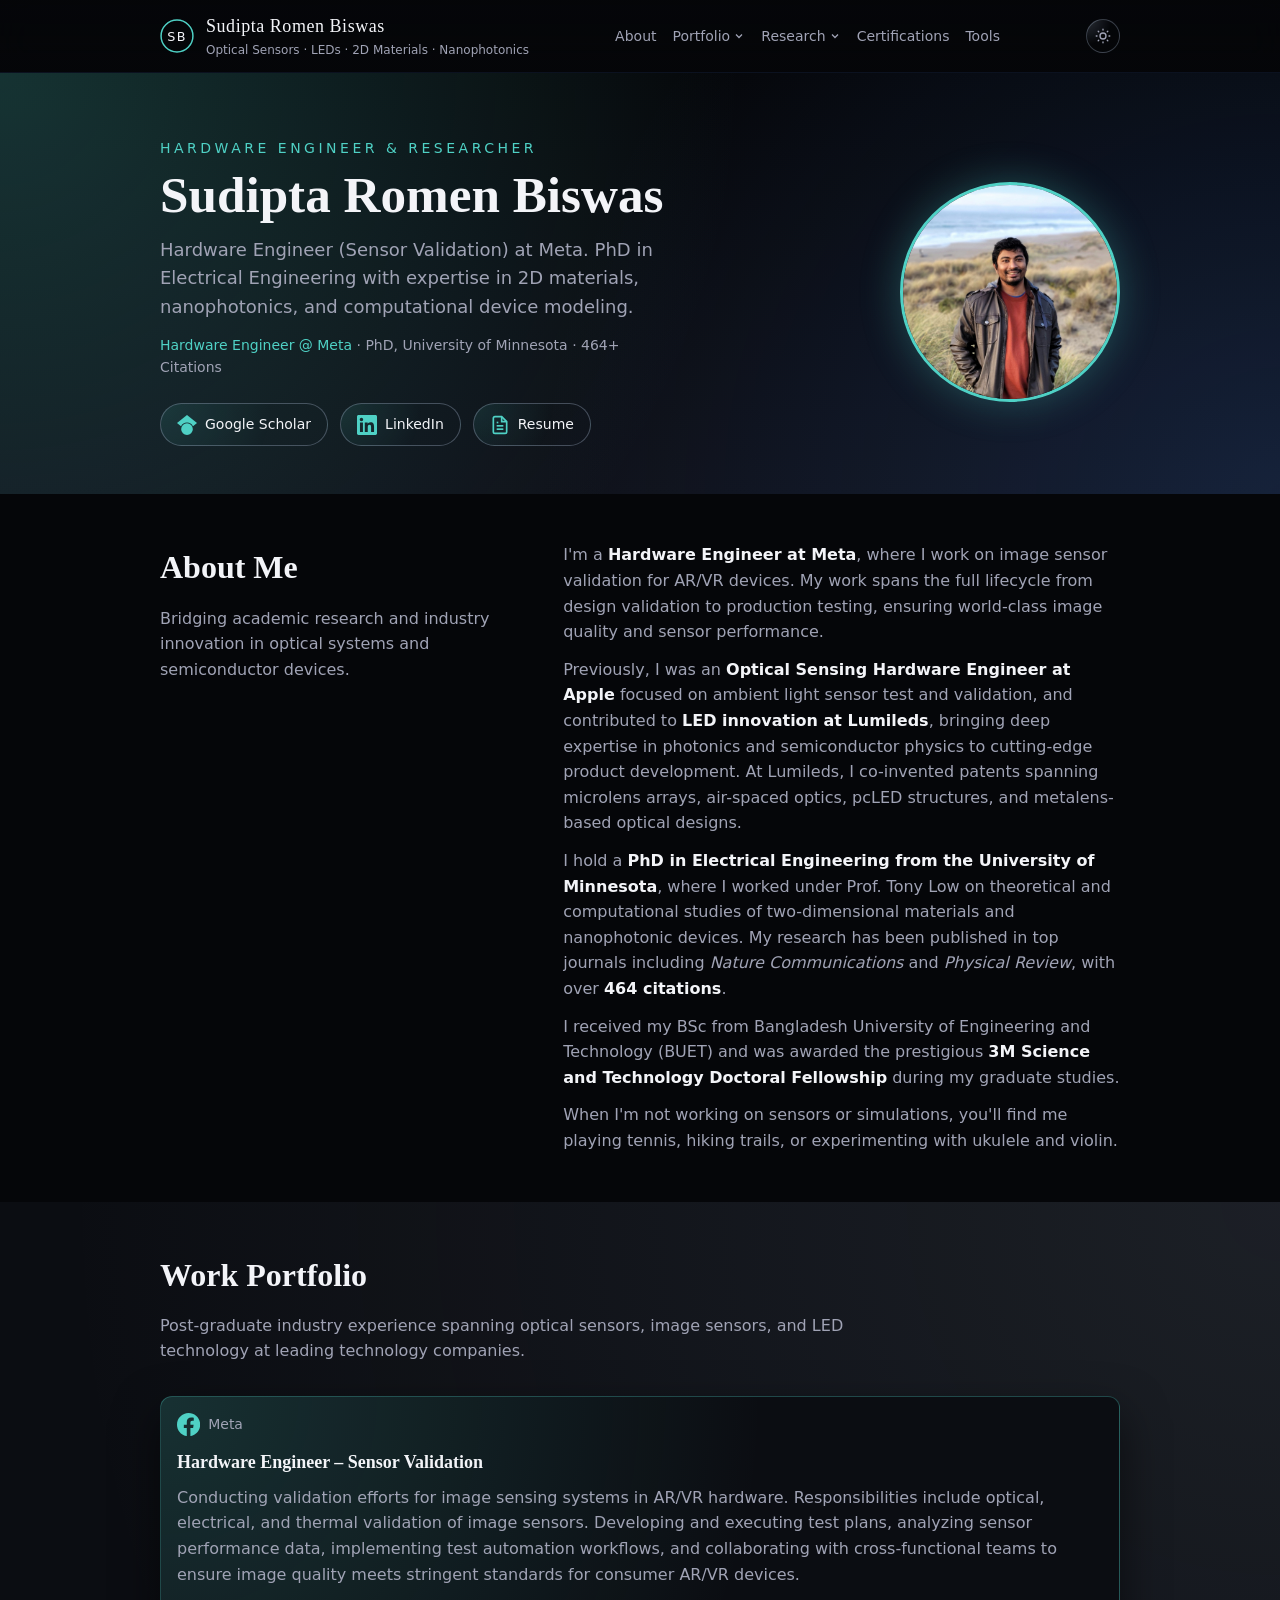
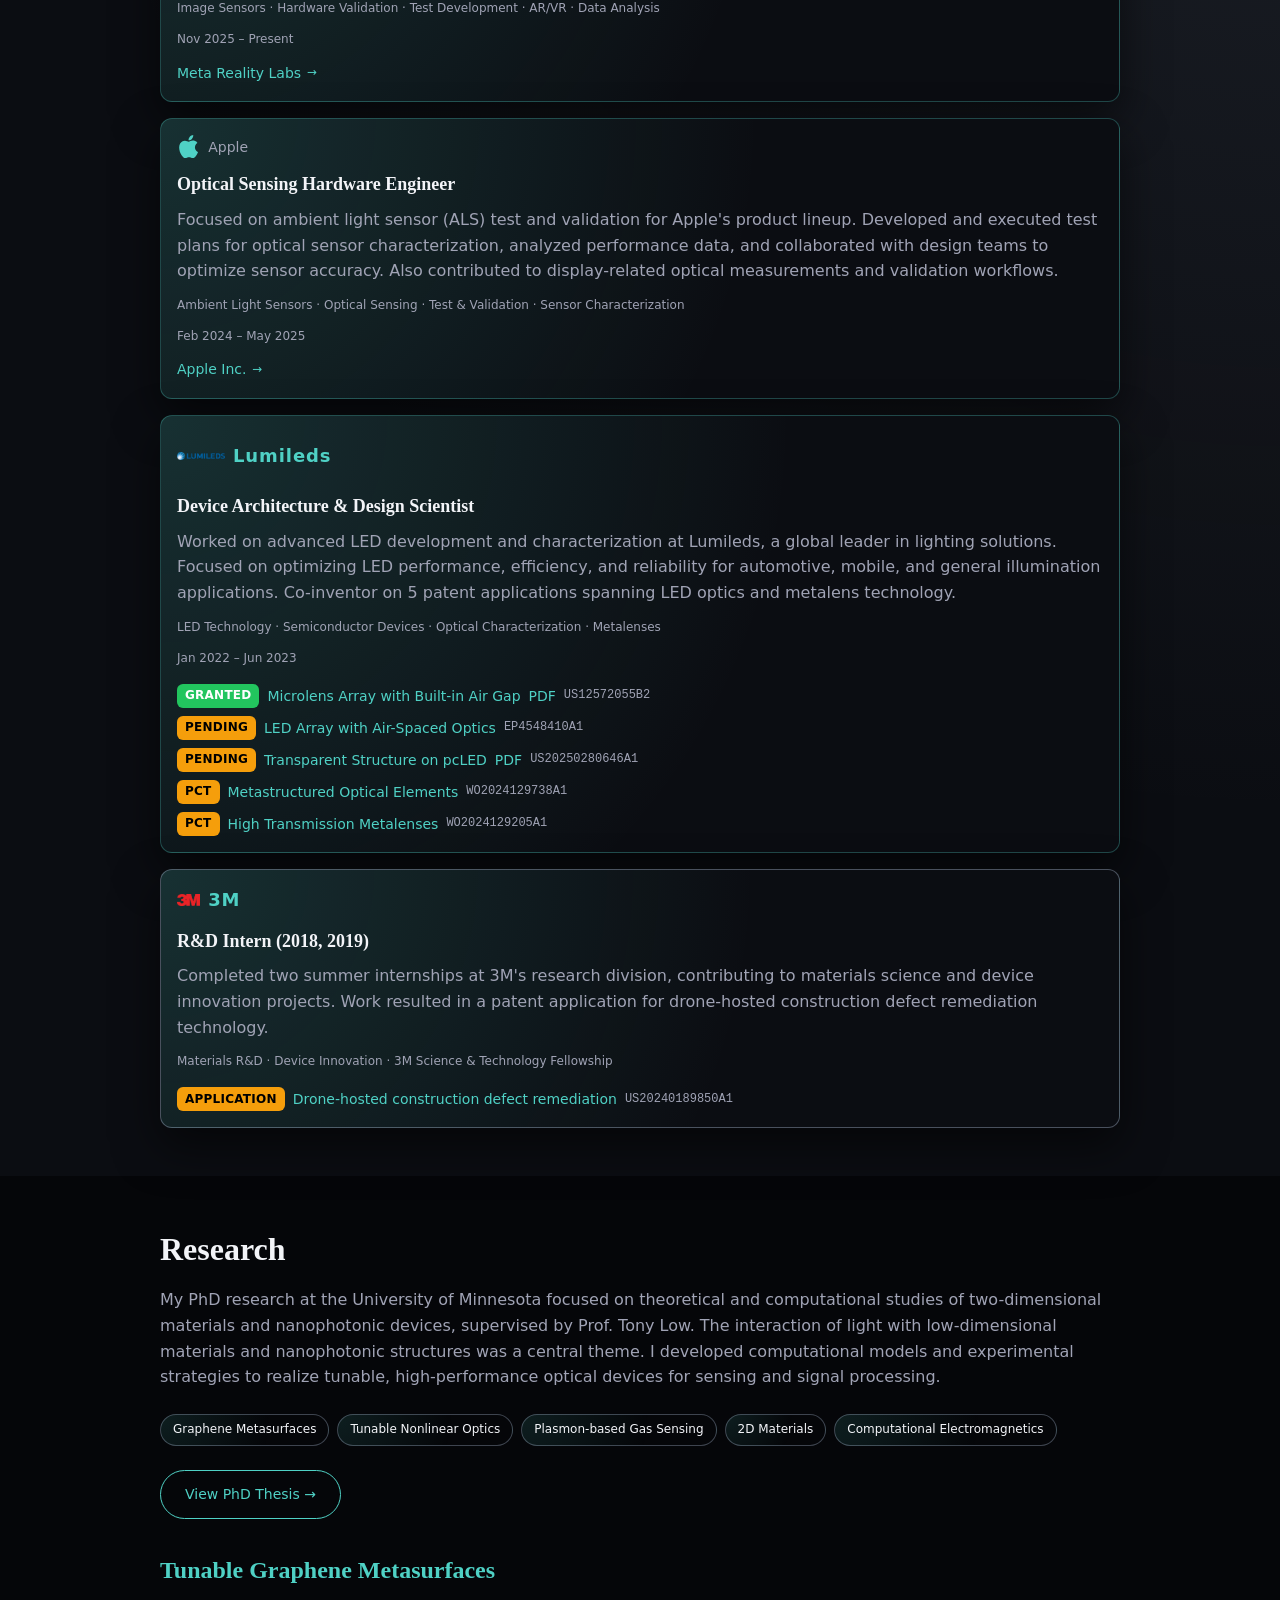
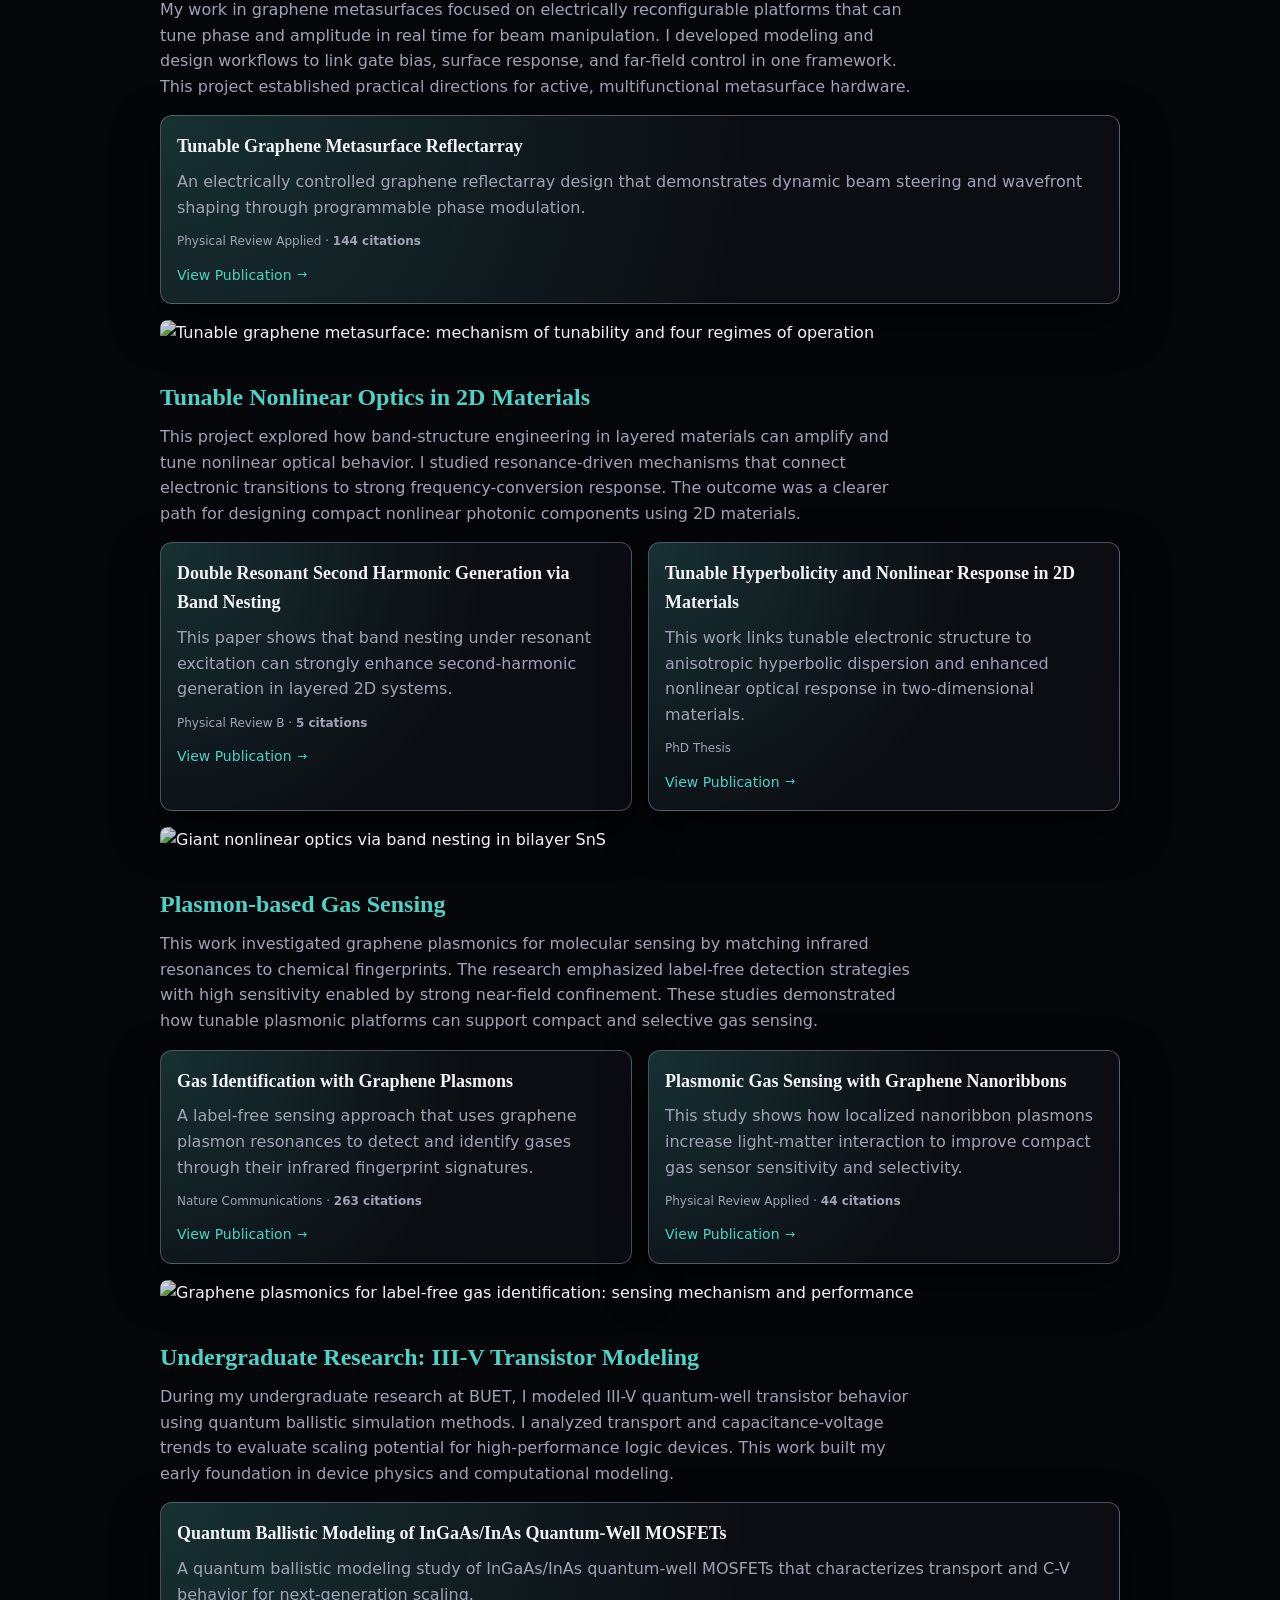
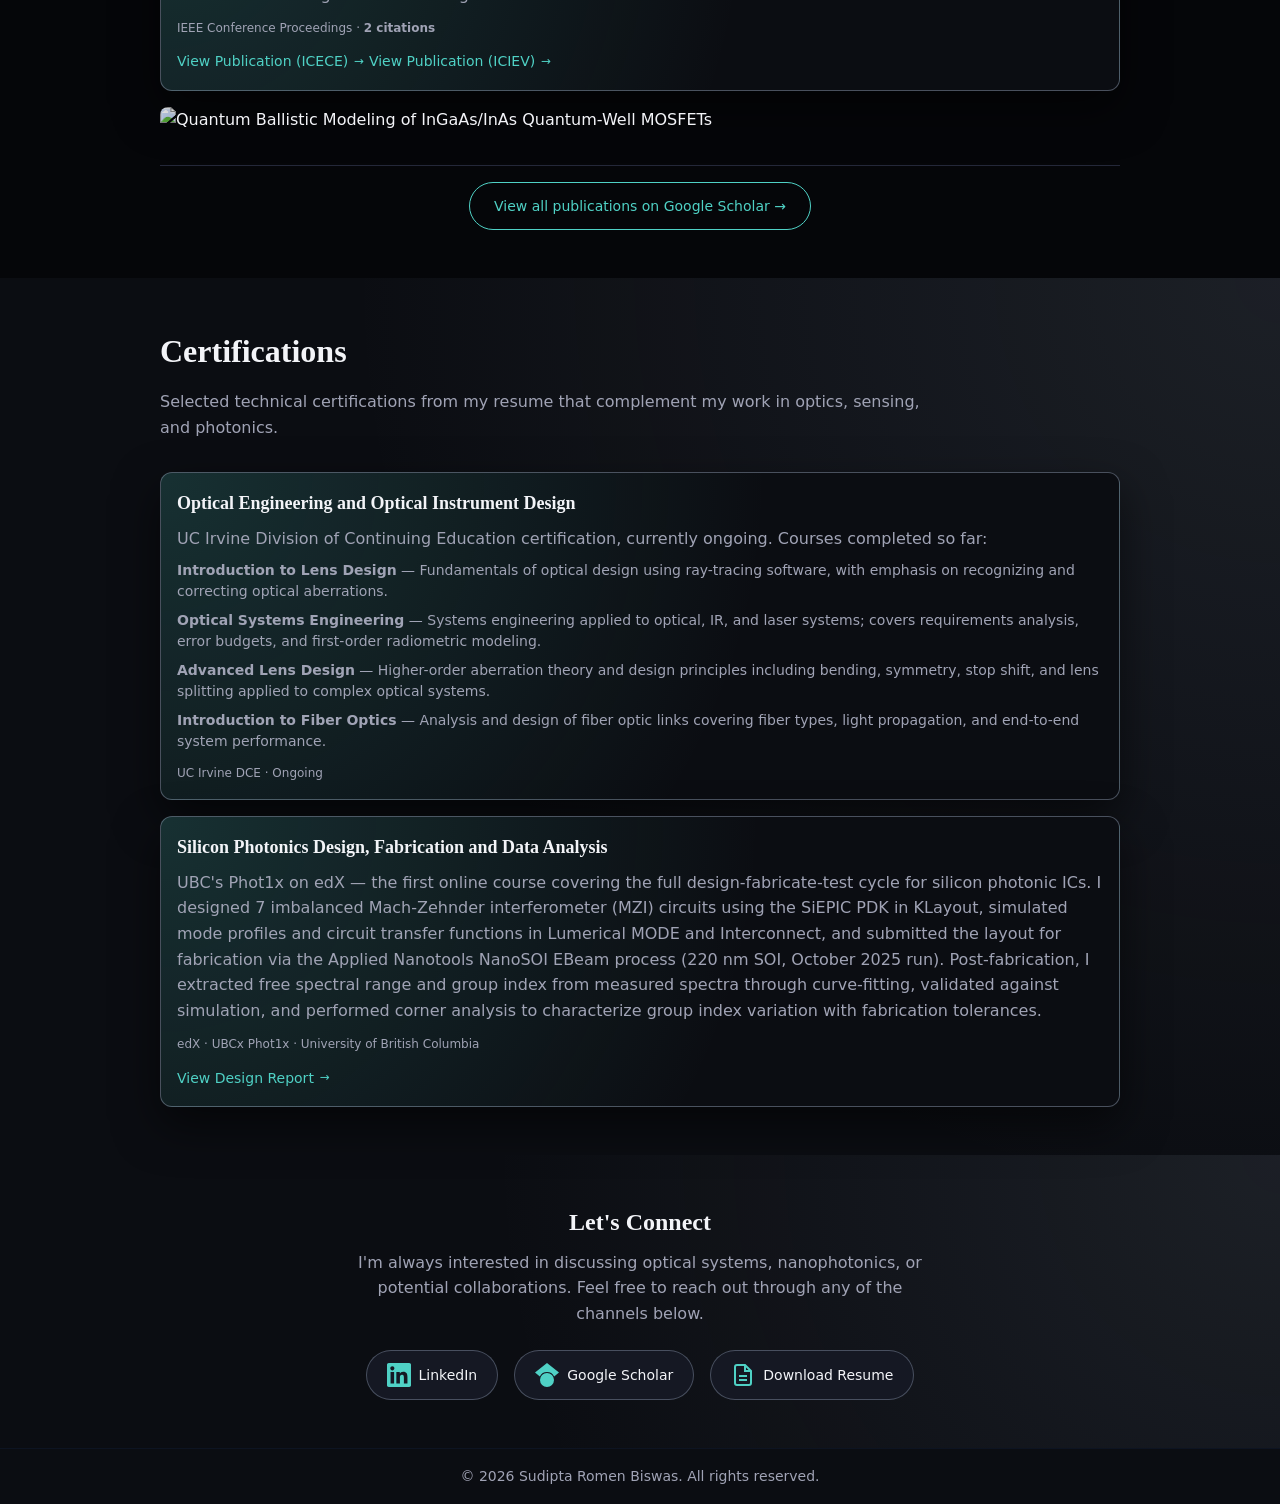
==== commit a69d8c61: "chore: update citation counts [skip ci]" ====
--- a/docs/index.html
+++ b/docs/index.html
@@ -88,7 +88,7 @@
               2D materials, nanophotonics, and computational device modeling.
             </p>
             <p class="hero-meta">
-              <span class="meta-highlight">Hardware Engineer @ Meta</span> · PhD, University of Minnesota · <span class="citation-total">462+</span> Citations
+              <span class="meta-highlight">Hardware Engineer @ Meta</span> · PhD, University of Minnesota · <span class="citation-total">464+</span> Citations
             </p>
             <div class="hero-links">
               <a href="https://scholar.google.com/citations?user=Izu1c6oAAAAJ&hl=en" target="_blank" rel="noopener" class="hero-link">
@@ -135,7 +135,7 @@
               I hold a <strong>PhD in Electrical Engineering from the University of Minnesota</strong>, where I worked under 
               <a href="https://tonylow.umn.edu/" target="_blank" rel="noopener">Prof. Tony Low</a> on theoretical and computational studies of two-dimensional materials and nanophotonic devices. 
               My research has been published in top journals including <em>Nature Communications</em> and <em>Physical Review</em>, 
-              with over <strong><span class="citation-total">462</span> citations</strong>.
+              with over <strong><span class="citation-total">464</span> citations</strong>.
             </p>
             <p>
               I received my BSc from Bangladesh University of Engineering and Technology (BUET) and was awarded the 
@@ -295,7 +295,7 @@
             <article class="card card-full" data-doi="10.1103/PhysRevApplied.9.034021">
               <h3 class="card-title">Tunable Graphene Metasurface Reflectarray</h3>
               <p class="card-body">An electrically controlled graphene reflectarray design that demonstrates dynamic beam steering and wavefront shaping through programmable phase modulation.</p>
-              <p class="card-meta">Physical Review Applied · <strong><span class="citation-count">143</span> citations</strong></p>
+              <p class="card-meta">Physical Review Applied · <strong><span class="citation-count">144</span> citations</strong></p>
               <a href="https://scholar.google.com/citations?view_op=view_citation&hl=en&user=Izu1c6oAAAAJ&citation_for_view=Izu1c6oAAAAJ:d1gkVwhDpl0C" target="_blank" rel="noopener" class="card-link">View Publication</a>
             </article>
           </div>
@@ -329,7 +329,7 @@
             <article class="card" data-doi="10.1038/s41467-019-09008-0">
               <h3 class="card-title">Gas Identification with Graphene Plasmons</h3>
               <p class="card-body">A label-free sensing approach that uses graphene plasmon resonances to detect and identify gases through their infrared fingerprint signatures.</p>
-              <p class="card-meta">Nature Communications · <strong><span class="citation-count">262</span> citations</strong></p>
+              <p class="card-meta">Nature Communications · <strong><span class="citation-count">263</span> citations</strong></p>
               <a href="https://scholar.google.com/citations?view_op=view_citation&hl=en&user=Izu1c6oAAAAJ&citation_for_view=Izu1c6oAAAAJ:u-x6o8ySG0sC" target="_blank" rel="noopener" class="card-link">View Publication</a>
             </article>
             <article class="card" data-doi="10.1103/PhysRevApplied.13.011002">
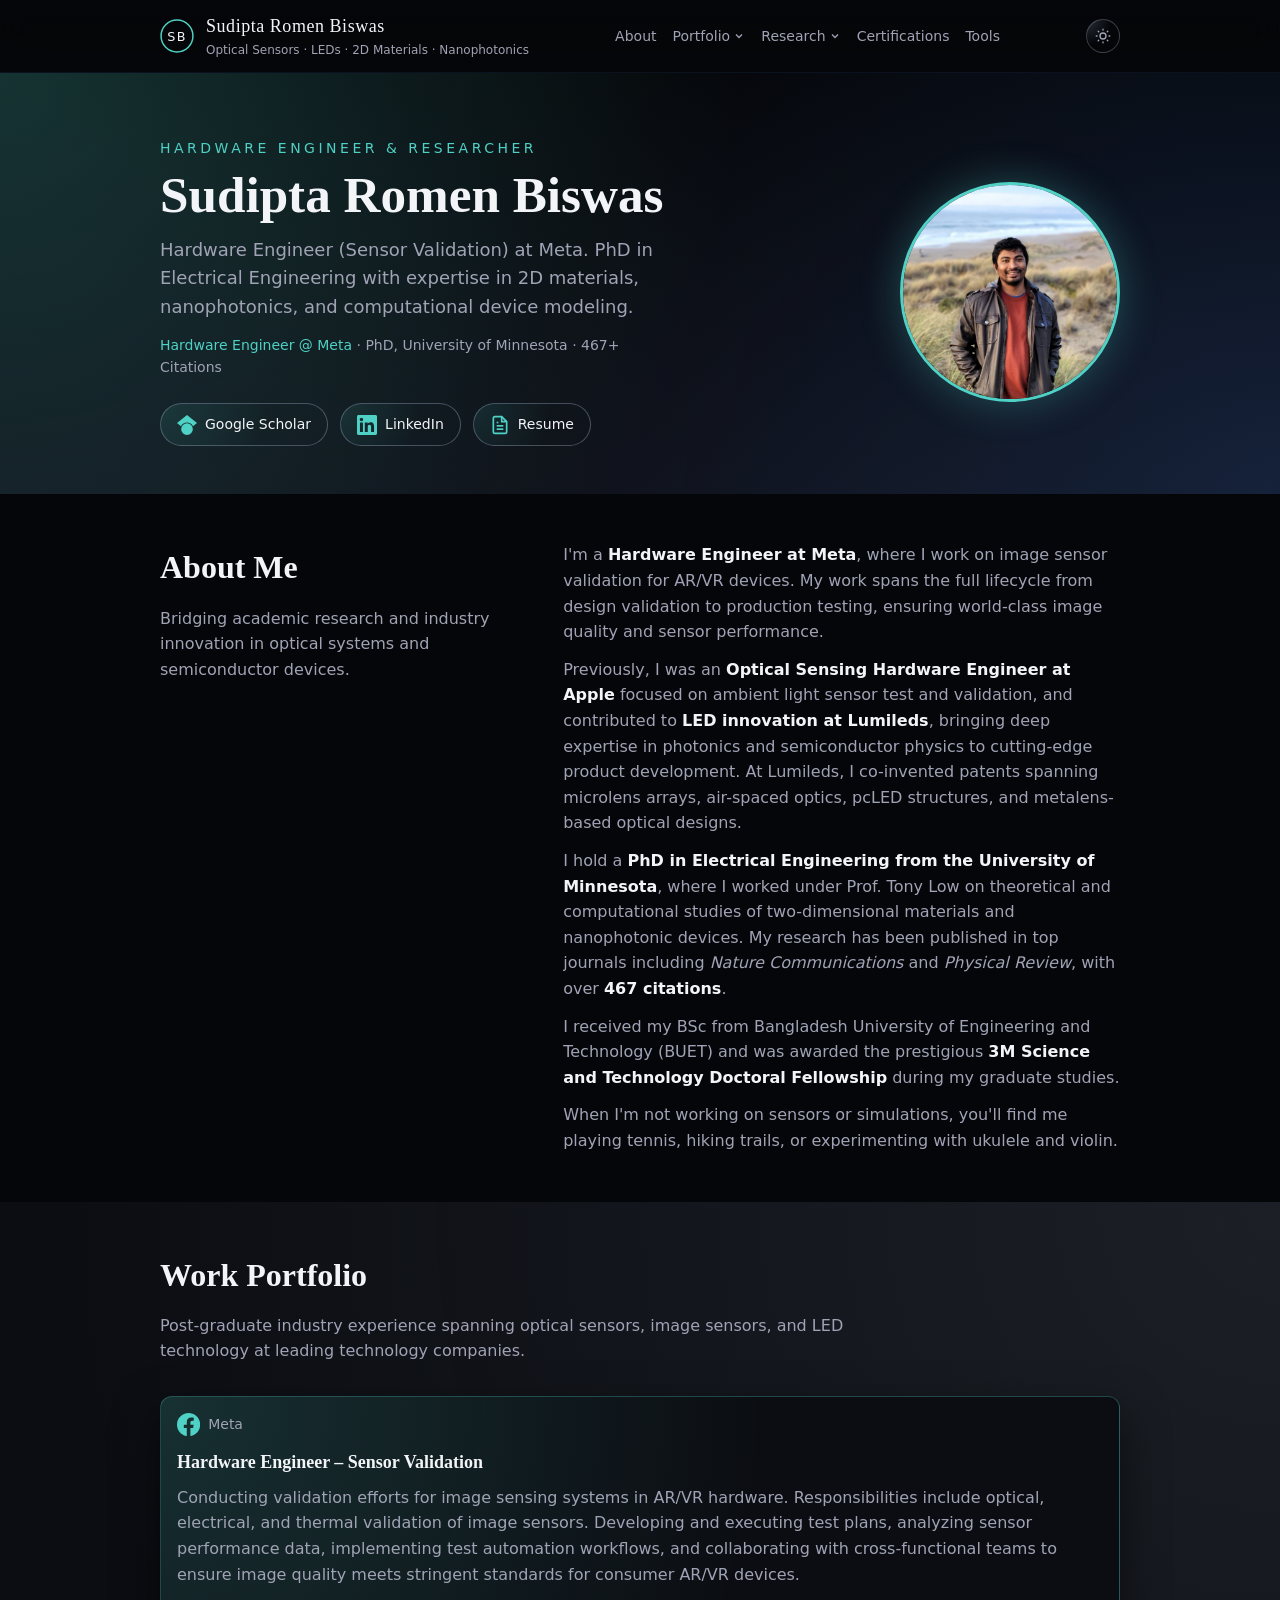
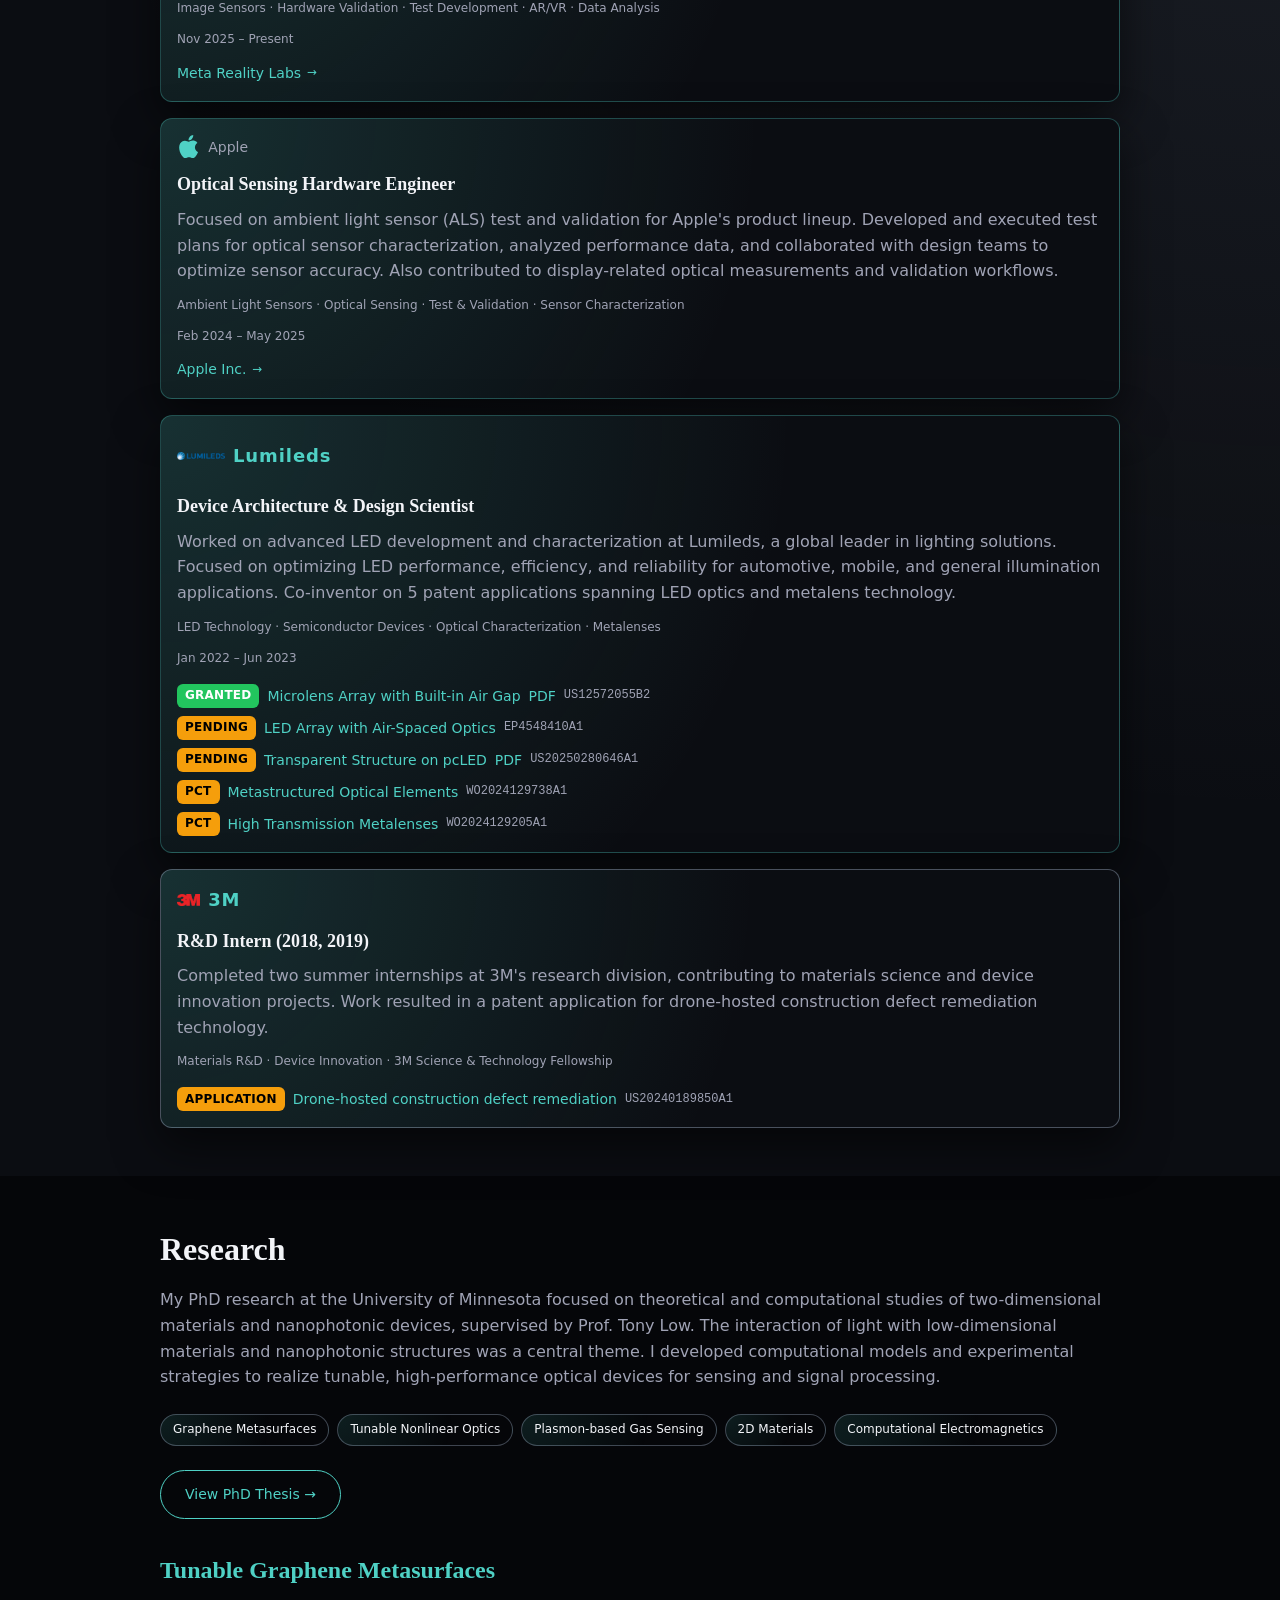
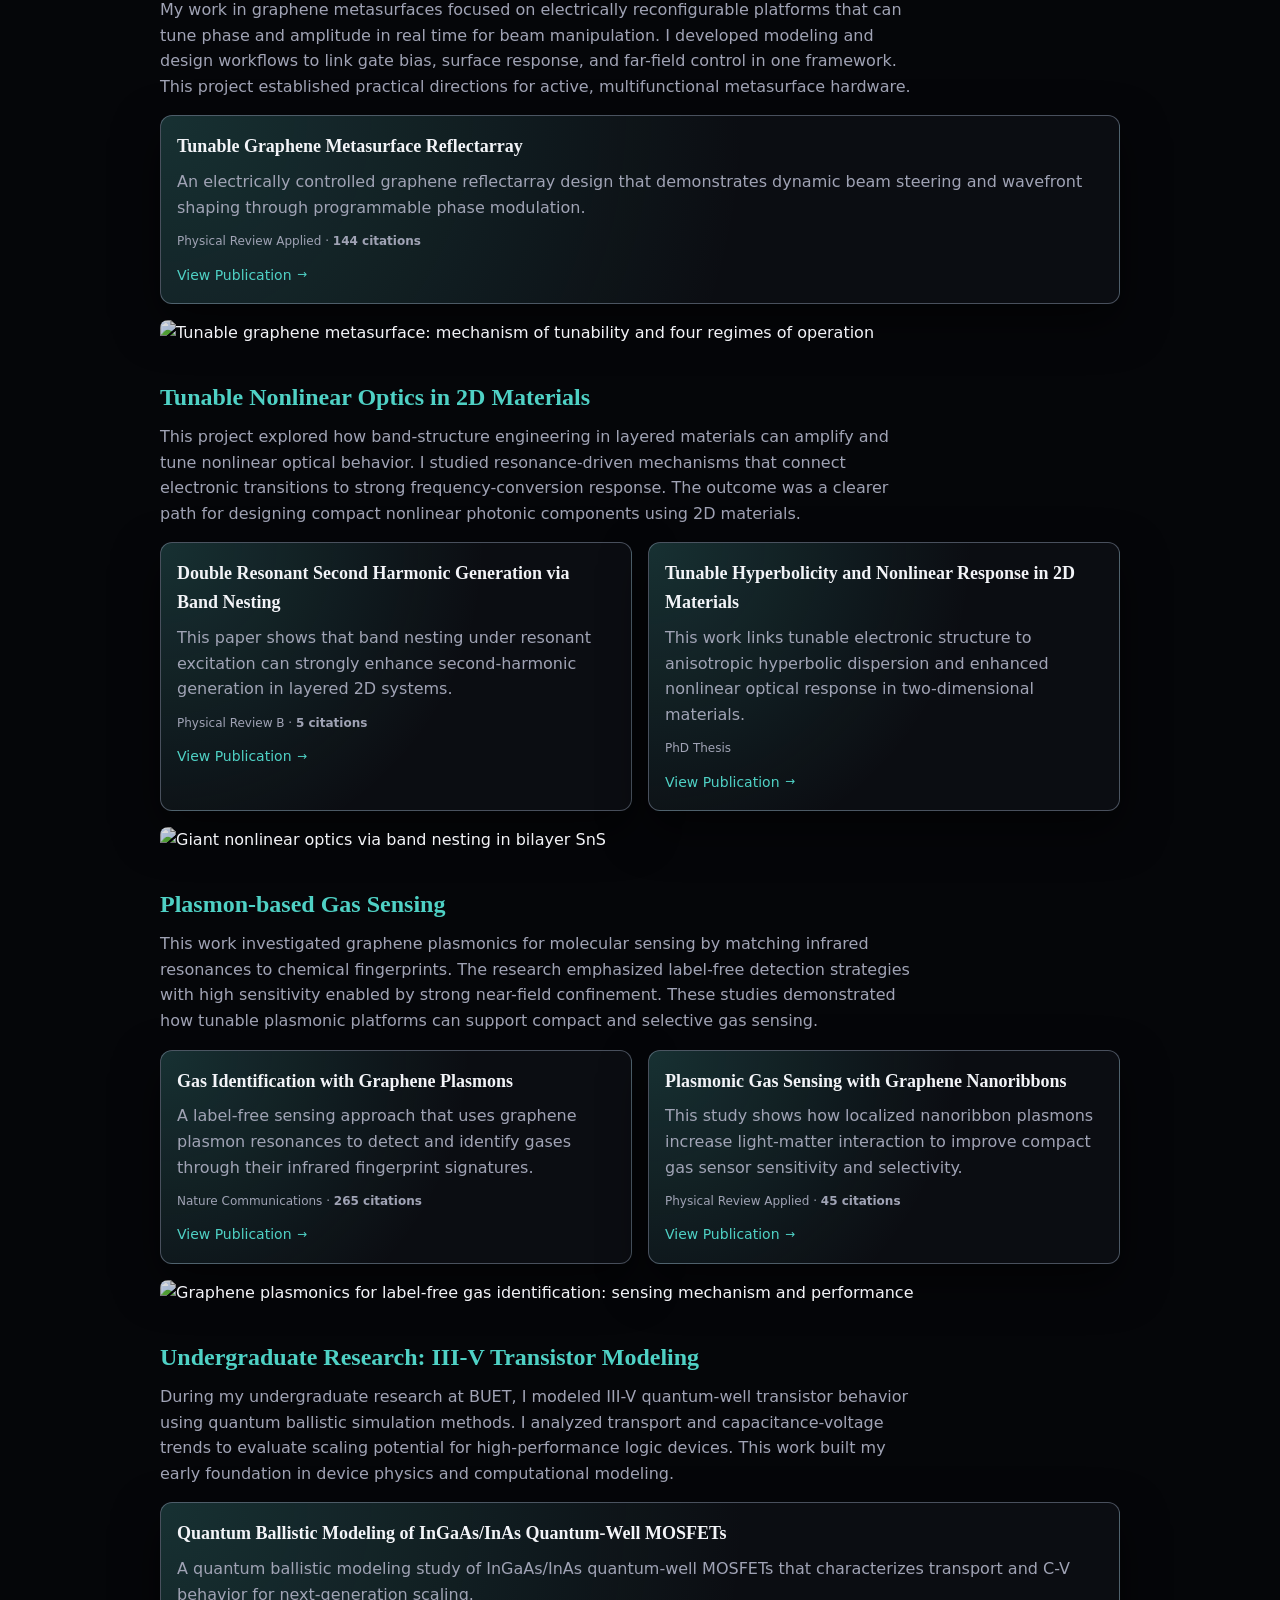
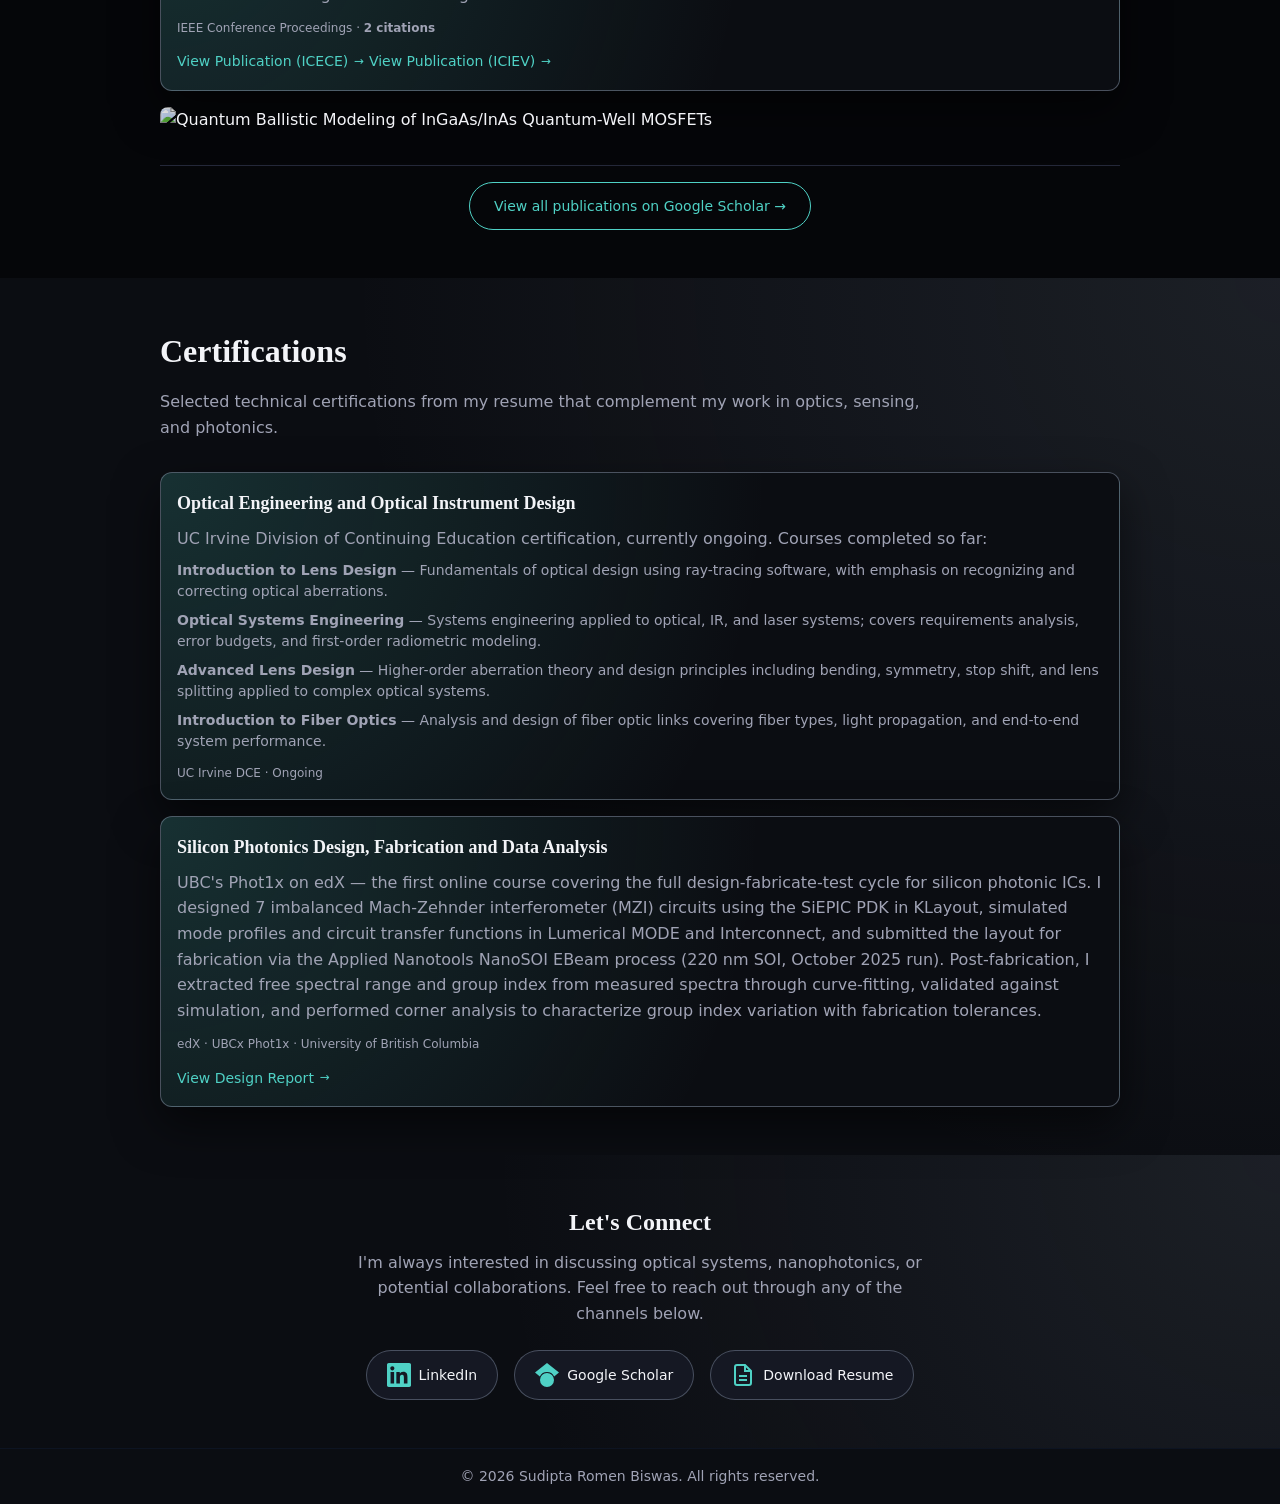
==== commit 80f2597a: "chore: update citation counts [skip ci]" ====
--- a/docs/index.html
+++ b/docs/index.html
@@ -88,7 +88,7 @@
               2D materials, nanophotonics, and computational device modeling.
             </p>
             <p class="hero-meta">
-              <span class="meta-highlight">Hardware Engineer @ Meta</span> · PhD, University of Minnesota · <span class="citation-total">464+</span> Citations
+              <span class="meta-highlight">Hardware Engineer @ Meta</span> · PhD, University of Minnesota · <span class="citation-total">467+</span> Citations
             </p>
             <div class="hero-links">
               <a href="https://scholar.google.com/citations?user=Izu1c6oAAAAJ&hl=en" target="_blank" rel="noopener" class="hero-link">
@@ -135,7 +135,7 @@
               I hold a <strong>PhD in Electrical Engineering from the University of Minnesota</strong>, where I worked under 
               <a href="https://tonylow.umn.edu/" target="_blank" rel="noopener">Prof. Tony Low</a> on theoretical and computational studies of two-dimensional materials and nanophotonic devices. 
               My research has been published in top journals including <em>Nature Communications</em> and <em>Physical Review</em>, 
-              with over <strong><span class="citation-total">464</span> citations</strong>.
+              with over <strong><span class="citation-total">467</span> citations</strong>.
             </p>
             <p>
               I received my BSc from Bangladesh University of Engineering and Technology (BUET) and was awarded the 
@@ -329,13 +329,13 @@
             <article class="card" data-doi="10.1038/s41467-019-09008-0">
               <h3 class="card-title">Gas Identification with Graphene Plasmons</h3>
               <p class="card-body">A label-free sensing approach that uses graphene plasmon resonances to detect and identify gases through their infrared fingerprint signatures.</p>
-              <p class="card-meta">Nature Communications · <strong><span class="citation-count">263</span> citations</strong></p>
+              <p class="card-meta">Nature Communications · <strong><span class="citation-count">265</span> citations</strong></p>
               <a href="https://scholar.google.com/citations?view_op=view_citation&hl=en&user=Izu1c6oAAAAJ&citation_for_view=Izu1c6oAAAAJ:u-x6o8ySG0sC" target="_blank" rel="noopener" class="card-link">View Publication</a>
             </article>
             <article class="card" data-doi="10.1103/PhysRevApplied.13.011002">
               <h3 class="card-title">Plasmonic Gas Sensing with Graphene Nanoribbons</h3>
               <p class="card-body">This study shows how localized nanoribbon plasmons increase light-matter interaction to improve compact gas sensor sensitivity and selectivity.</p>
-              <p class="card-meta">Physical Review Applied · <strong><span class="citation-count">44</span> citations</strong></p>
+              <p class="card-meta">Physical Review Applied · <strong><span class="citation-count">45</span> citations</strong></p>
               <a href="https://scholar.google.com/citations?view_op=view_citation&hl=en&user=Izu1c6oAAAAJ&citation_for_view=Izu1c6oAAAAJ:Tyk-4Ss8FVUC" target="_blank" rel="noopener" class="card-link">View Publication</a>
             </article>
           </div>
